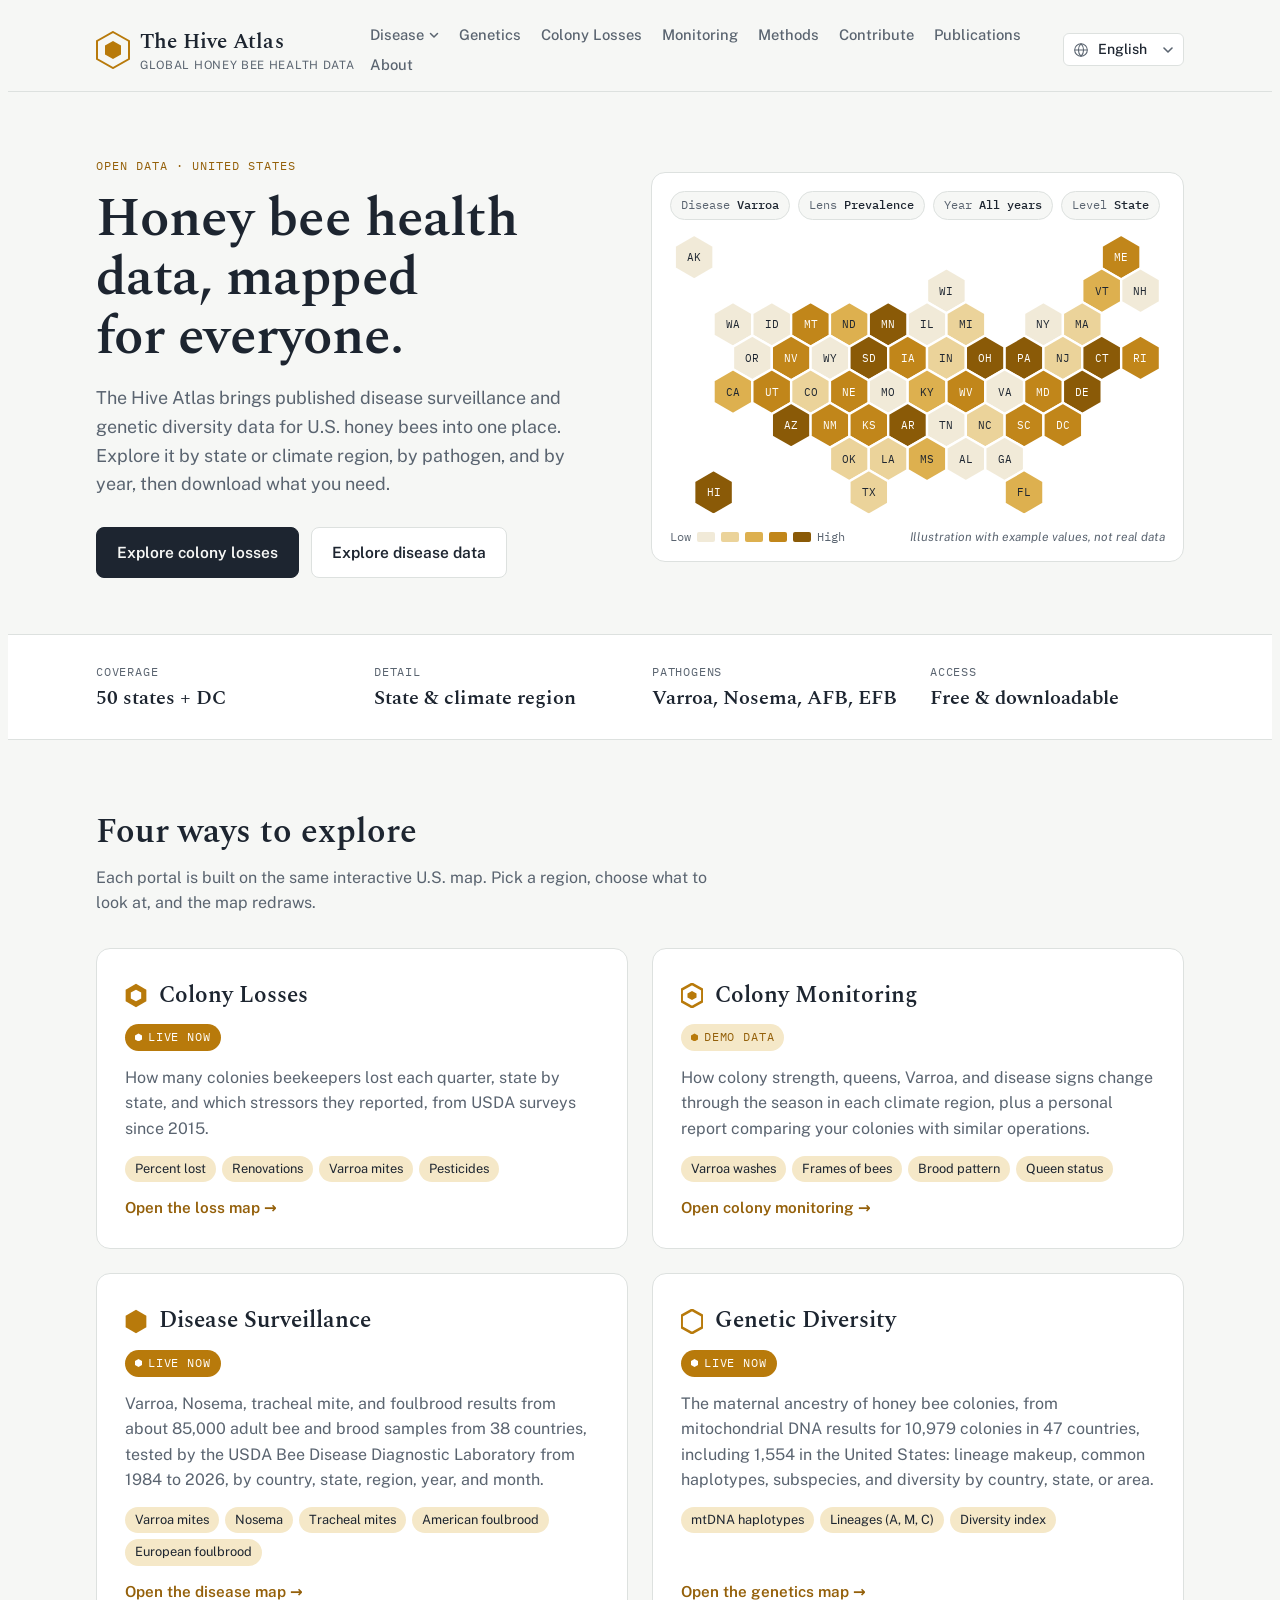
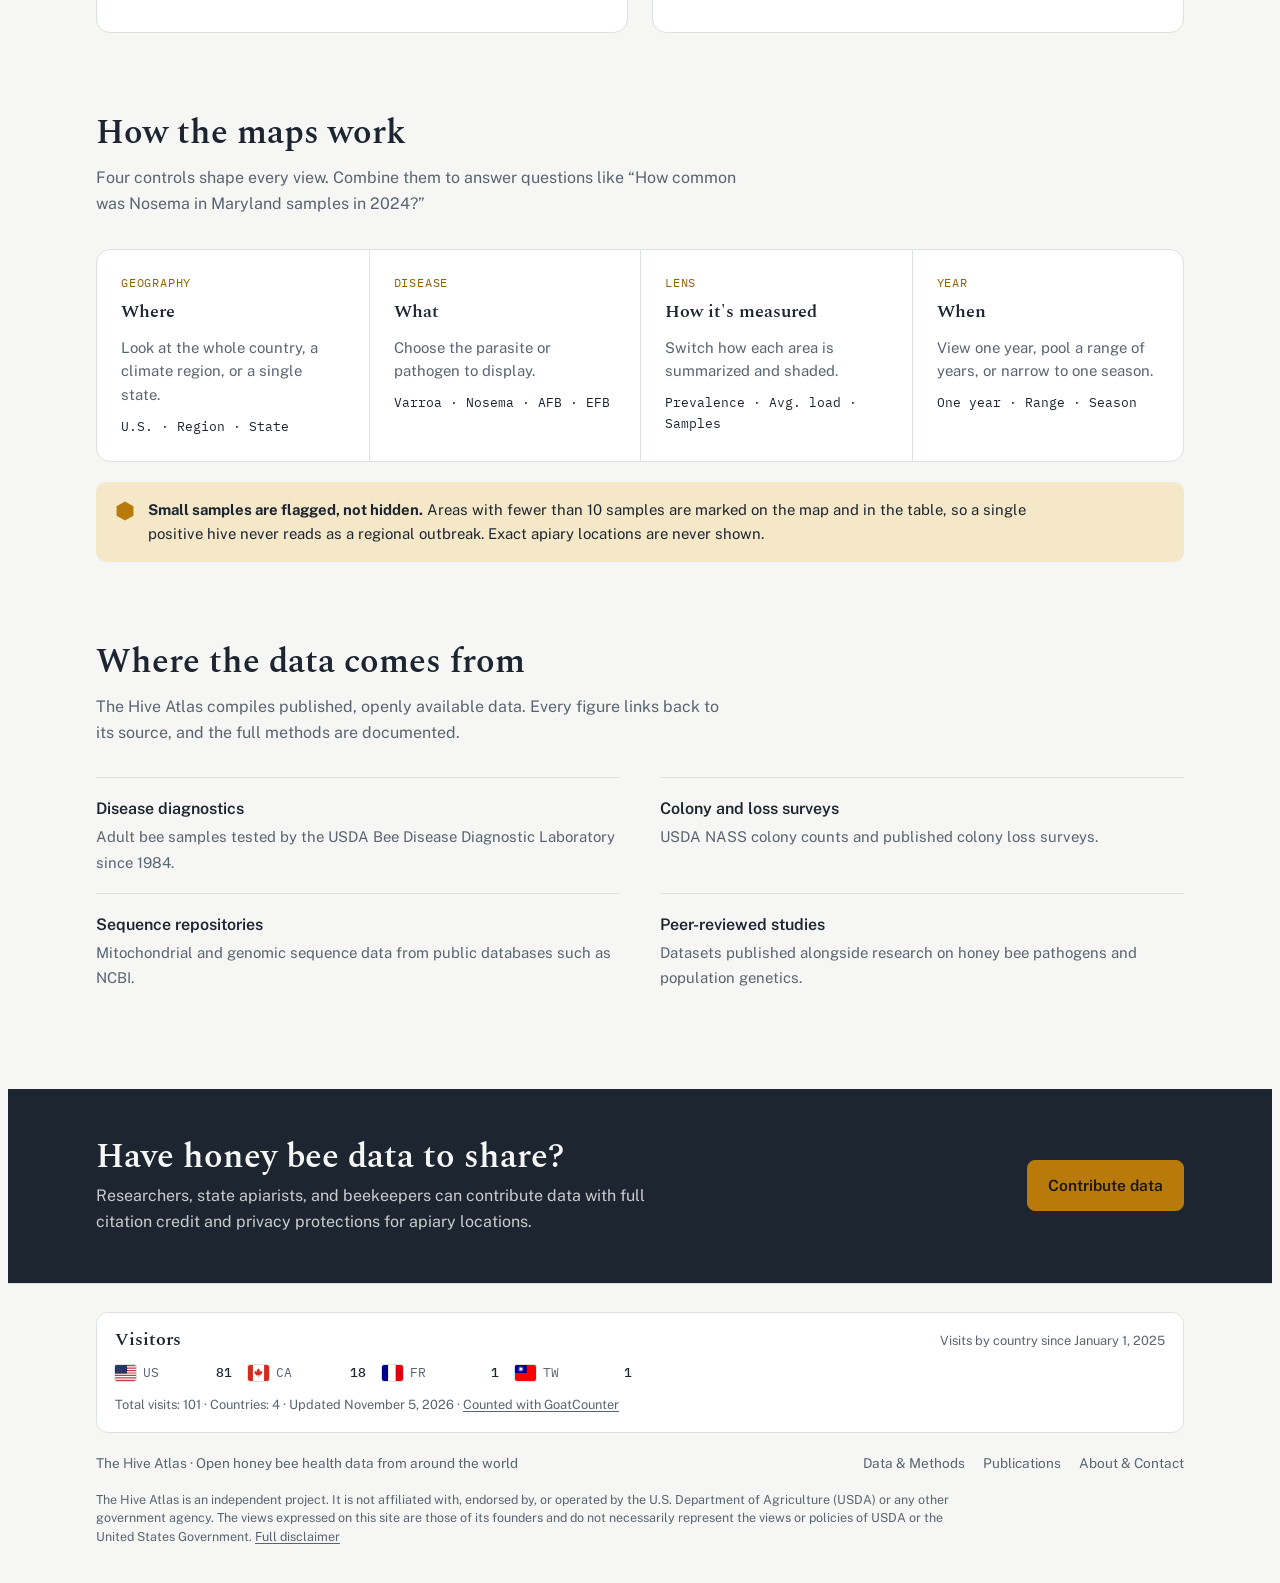
==== index.html @ 86bac547 "Add Disease dropdown and update disease data to 2026 Add a Disease menu with the USDA-ARS Bee Diseas" ====
<!doctype html>
<html lang="en">
<head>
<meta charset="utf-8">
<meta name="viewport" content="width=device-width, initial-scale=1, viewport-fit=cover">
<title>The Hive Atlas</title>
<meta name="description" content="Open, mapped data on U.S. honey bee disease and genetic diversity.">
<meta name="claude:viewport-fit-sides" content="cover">
<link rel="preconnect" href="https://fonts.googleapis.com">
<link rel="preconnect" href="https://fonts.gstatic.com" crossorigin>
<link rel="stylesheet" href="https://fonts.googleapis.com/css2?family=Spectral:wght@500;600&amp;family=Public+Sans:wght@400;500;600&amp;family=IBM+Plex+Mono:wght@400;500&amp;family=IBM+Plex+Sans+Arabic:wght@400;500;600&amp;display=swap">
<link rel="stylesheet" href="css/style.css?v=20261105a">
<script src="js/i18n.js?v=20261105a"></script>
</head>
<body>
<header class="site-header">
  <div class="wrap">
    <a class="brand" href="index.html" aria-label="The Hive Atlas home">
      <svg width="34" height="38" viewBox="0 0 34 38" aria-hidden="true">
        <polygon points="17,1 33,10 33,28 17,37 1,28 1,10" fill="none" stroke="var(--honey)" stroke-width="2"/>
        <polygon points="17,10 25,14.5 25,23.5 17,28 9,23.5 9,14.5" fill="var(--honey)"/>
      </svg>
      <span>
        <span class="brand-name">The Hive Atlas</span>
        <span class="brand-sub">Global Honey Bee Health Data</span>
      </span>
    </a>
    <button class="menu-btn" id="menu-btn" aria-expanded="false" aria-controls="site-nav">Menu</button>
    <nav id="site-nav" aria-label="Main">
      <ul><li class="nav-drop"><button type="button" class="nav-drop-btn" aria-expanded="false" aria-controls="nav-disease"><span>Disease</span><svg width="10" height="10" viewBox="0 0 10 10" aria-hidden="true"><path d="M1.5 3.5 5 7l3.5-3.5" fill="none" stroke="currentColor" stroke-width="1.5" stroke-linecap="round" stroke-linejoin="round"/></svg></button><ul class="nav-sub" id="nav-disease"><li><a href="disease.html">USDA-ARS Bee Disease Diagnostic Database</a></li><li><a href="disease-survey.html">The National Honey bee Survey Database</a></li></ul></li><li><a href="genetics.html">Genetics</a></li><li><a href="losses.html">Colony Losses</a></li><li><a href="monitoring.html">Monitoring</a></li><li><a href="methods.html">Methods</a></li><li><a href="contribute.html">Contribute</a></li><li><a href="publications.html">Publications</a></li><li><a href="about.html">About</a></li></ul>
    </nav>
  </div>
</header>

<main>
  <section class="hero">
    <div class="wrap">
      <div>
        <p class="eyebrow">Open data · United States</p>
        <h1>Honey bee health data, mapped for everyone.</h1>
        <p class="lede">The Hive Atlas brings published disease surveillance and genetic diversity data for U.S. honey bees into one place. Explore it by state or climate region, by pathogen, and by year, then download what you need.</p>
        <div class="actions">
          <a class="btn primary" href="losses.html">Explore colony losses</a>
          <a class="btn" href="disease.html">Explore disease data</a>
        </div>
      </div>

      <figure class="preview" style="margin:0">
        <div class="preview-bar" aria-hidden="true">
          <span class="chip">Disease <b>Varroa</b></span>
          <span class="chip">Lens <b>Prevalence</b></span>
          <span class="chip">Year <b>All years</b></span>
          <span class="chip">Level <b>State</b></span>
        </div>
        <svg class="hexmap" id="hexmap" role="img" aria-label="Illustration of a hexagon tile map of U.S. states shaded by example values"></svg>
        <div class="preview-foot">
          <div class="legend" aria-hidden="true">
            <span>Low</span>
            <i style="background:var(--c0)"></i><i style="background:var(--c1)"></i><i style="background:var(--c2)"></i><i style="background:var(--c3)"></i><i style="background:var(--c4)"></i>
            <span>High</span>
          </div>
          <figcaption class="example-note">Illustration with example values, not real data</figcaption>
        </div>
      </figure>
    </div>
  </section>

  <div class="strip">
    <div class="wrap">
      <div><p class="stat-label">Coverage</p><p class="stat-value">50 states + DC</p></div>
      <div><p class="stat-label">Detail</p><p class="stat-value">State &amp; climate region</p></div>
      <div><p class="stat-label">Pathogens</p><p class="stat-value">Varroa, Nosema, AFB, EFB</p></div>
      <div><p class="stat-label">Access</p><p class="stat-value">Free &amp; downloadable</p></div>
    </div>
  </div>

  <section class="block" id="explore">
    <div class="wrap">
      <h2>Four ways to explore</h2>
      <p class="section-intro">Each portal is built on the same interactive U.S. map. Pick a region, choose what to look at, and the map redraws.</p>
      <div class="portals">
        <a class="portal" href="losses.html">
          <h3>
            <svg width="22" height="25" viewBox="0 0 34 38" aria-hidden="true"><polygon points="17,1 33,10 33,28 17,37 1,28 1,10" fill="var(--honey)"/><polygon points="17,10 25,14.5 25,23.5 17,28 9,23.5 9,14.5" fill="var(--surface)"/></svg>
            Colony Losses
          </h3>
          <span class="badge live">Live now</span>
          <p>How many colonies beekeepers lost each quarter, state by state, and which stressors they reported, from USDA surveys since 2015.</p>
          <ul class="taglist"><li>Percent lost</li><li>Renovations</li><li>Varroa mites</li><li>Pesticides</li></ul>
          <span class="go">Open the loss map →</span>
        </a>
        <a class="portal" href="monitoring.html">
          <h3>
            <svg width="22" height="25" viewBox="0 0 34 38" aria-hidden="true"><polygon points="17,1 33,10 33,28 17,37 1,28 1,10" fill="none" stroke="var(--honey)" stroke-width="4"/><polygon points="17,12 24,16 24,22 17,26 10,22 10,16" fill="var(--honey)"/></svg>
            Colony Monitoring
          </h3>
          <span class="badge">Demo data</span>
          <p>How colony strength, queens, Varroa, and disease signs change through the season in each climate region, plus a personal report comparing your colonies with similar operations.</p>
          <ul class="taglist"><li>Varroa washes</li><li>Frames of bees</li><li>Brood pattern</li><li>Queen status</li></ul>
          <span class="go">Open colony monitoring →</span>
        </a>
        <a class="portal" href="disease.html">
          <h3>
            <svg width="22" height="25" viewBox="0 0 34 38" aria-hidden="true"><polygon points="17,1 33,10 33,28 17,37 1,28 1,10" fill="var(--honey)"/></svg>
            Disease Surveillance
          </h3>
          <span class="badge live">Live now</span>
          <p>Varroa, Nosema, tracheal mite, and foulbrood results from about 85,000 adult bee and brood samples from 38 countries, tested by the USDA Bee Disease Diagnostic Laboratory from 1984 to 2026, by country, state, region, year, and month.</p>
          <ul class="taglist"><li>Varroa mites</li><li>Nosema</li><li>Tracheal mites</li><li>American foulbrood</li><li>European foulbrood</li></ul>
          <span class="go">Open the disease map →</span>
        </a>
        <a class="portal" href="genetics.html">
          <h3>
            <svg width="22" height="25" viewBox="0 0 34 38" aria-hidden="true"><polygon points="17,1 33,10 33,28 17,37 1,28 1,10" fill="none" stroke="var(--honey)" stroke-width="4"/></svg>
            Genetic Diversity
          </h3>
          <span class="badge live">Live now</span>
          <p>The maternal ancestry of honey bee colonies, from mitochondrial DNA results for 10,979 colonies in 47 countries, including 1,554 in the United States: lineage makeup, common haplotypes, subspecies, and diversity by country, state, or area.</p>
          <ul class="taglist"><li>mtDNA haplotypes</li><li>Lineages (A, M, C)</li><li>Diversity index</li></ul>
          <span class="go">Open the genetics map →</span>
        </a>
      </div>
    </div>
  </section>

  <section class="block" id="how">
    <div class="wrap">
      <h2>How the maps work</h2>
      <p class="section-intro">Four controls shape every view. Combine them to answer questions like “How common was Nosema in Maryland samples in 2024?”</p>
      <div class="controls">
        <div class="control">
          <p class="k">Geography</p>
          <h3>Where</h3>
          <p>Look at the whole country, a climate region, or a single state.</p>
          <p class="opts">U.S. · Region · State</p>
        </div>
        <div class="control">
          <p class="k">Disease</p>
          <h3>What</h3>
          <p>Choose the parasite or pathogen to display.</p>
          <p class="opts">Varroa · Nosema · AFB · EFB</p>
        </div>
        <div class="control">
          <p class="k">Lens</p>
          <h3>How it's measured</h3>
          <p>Switch how each area is summarized and shaded.</p>
          <p class="opts">Prevalence · Avg. load · Samples</p>
        </div>
        <div class="control">
          <p class="k">Year</p>
          <h3>When</h3>
          <p>View one year, pool a range of years, or narrow to one season.</p>
          <p class="opts">One year · Range · Season</p>
        </div>
      </div>
      <div class="note">
        <svg width="18" height="20" viewBox="0 0 34 38" aria-hidden="true" style="flex:none;margin-top:3px"><polygon points="17,1 33,10 33,28 17,37 1,28 1,10" fill="var(--honey)"/></svg>
        <p><strong>Small samples are flagged, not hidden.</strong> Areas with fewer than 10 samples are marked on the map and in the table, so a single positive hive never reads as a regional outbreak. Exact apiary locations are never shown.</p>
      </div>
    </div>
  </section>

  <section class="block" id="sources">
    <div class="wrap">
      <h2>Where the data comes from</h2>
      <p class="section-intro">The Hive Atlas compiles published, openly available data. Every figure links back to its source, and the full methods are documented.</p>
      <ul class="sources">
        <li><strong>Disease diagnostics</strong><span>Adult bee samples tested by the USDA Bee Disease Diagnostic Laboratory since 1984.</span></li>
        <li><strong>Colony and loss surveys</strong><span>USDA NASS colony counts and published colony loss surveys.</span></li>
        <li><strong>Sequence repositories</strong><span>Mitochondrial and genomic sequence data from public databases such as NCBI.</span></li>
        <li><strong>Peer-reviewed studies</strong><span>Datasets published alongside research on honey bee pathogens and population genetics.</span></li>
      </ul>
    </div>
  </section>

  <section class="cta">
    <div class="wrap">
      <div>
        <h2>Have honey bee data to share?</h2>
        <p>Researchers, state apiarists, and beekeepers can contribute data with full citation credit and privacy protections for apiary locations.</p>
      </div>
      <a class="btn" href="contribute.html">Contribute data</a>
    </div>
  </section>
</main>

<footer>
  <div class="wrap">
    <span>The Hive Atlas · Open honey bee health data from around the world</span>
    <ul>
      <li><a href="methods.html">Data &amp; Methods</a></li>
      <li><a href="publications.html">Publications</a></li>
      <li><a href="about.html">About &amp; Contact</a></li>
    </ul>
    <p class="disclaimer">The Hive Atlas is an independent project. It is not affiliated with, endorsed by, or operated by the U.S. Department of Agriculture (USDA) or any other government agency. The views expressed on this site are those of its founders and do not necessarily represent the views or policies of USDA or the United States Government. <a href="about.html#disclaimer">Full disclaimer</a></p>
  </div>
</footer>
<script>window.I18N && I18N.apply();</script>
<script src="js/visitors.js?v=20261103a" defer></script>
<script src="js/site.js?v=20261105a"></script>
<script data-goatcounter="https://mohamedalburaki.goatcounter.com/count"
        async src="//gc.zgo.at/count.js"></script>
</body>
</html>
---- css/style.css ----
/* The Hive Atlas shared styles. Colors and fonts are set once here as tokens and used by every page. */
:root {
  --bg: #f6f7f5;
  --surface: #ffffff;
  --ink: #1d2530;
  --muted: #5a6470;
  --line: #dde1df;
  --honey: #b87a0b;
  --honey-strong: #94600a;
  --honey-soft: #f5e8c8;
  --c0: #f1ead8; --c1: #ebd39a; --c2: #ddb04f; --c3: #c1861a; --c4: #8a5a07;
  --nodata: #c4cbd4;
  --lin-c: #2f6db3; --lin-m: #3f8a4e; --lin-a: #c0392b; --lin-o: #b0705a;
  --good: #2f6b3a; --good-soft: #e1efe2; --bad: #a3361f; --bad-soft: #f7e1db;
  --font-display: "Spectral", Georgia, "Times New Roman", serif;
  --font-body: "Public Sans", system-ui, -apple-system, "Segoe UI", sans-serif;
  --font-mono: "IBM Plex Mono", ui-monospace, Menlo, Consolas, monospace;
}
@media (prefers-color-scheme: dark) {
  :root:not([data-theme="light"]) {
    --bg: #13171c; --surface: #1a1f26; --ink: #e9ebec; --muted: #9ca5af; --line: #2b323b;
    --honey: #e3a93c; --honey-strong: #f0bf5f; --honey-soft: #3a2f17;
    --c0: #3b3324; --c1: #6a5426; --c2: #9b7425; --c3: #cf9a31; --c4: #f2c766;
    --nodata: #4d5866;
    --lin-c: #6aa0e0; --lin-m: #6cbb7b; --lin-a: #e8806f; --lin-o: #cf8f78;
    --good: #8fd19b; --good-soft: #1f3324; --bad: #f19a84; --bad-soft: #3d221c;
    color-scheme: dark;
  }
}
:root[data-theme="dark"] {
  --bg: #13171c; --surface: #1a1f26; --ink: #e9ebec; --muted: #9ca5af; --line: #2b323b;
  --honey: #e3a93c; --honey-strong: #f0bf5f; --honey-soft: #3a2f17;
  --c0: #3b3324; --c1: #6a5426; --c2: #9b7425; --c3: #cf9a31; --c4: #f2c766;
  --nodata: #4d5866;
  --lin-c: #6aa0e0; --lin-m: #6cbb7b; --lin-a: #e8806f; --lin-o: #cf8f78;
  --good: #8fd19b; --good-soft: #1f3324; --bad: #f19a84; --bad-soft: #3d221c;
  color-scheme: dark;
}

* { box-sizing: border-box; }
[hidden] { display: none !important; }
body {
  background: var(--bg);
  color: var(--ink);
  font-family: var(--font-body);
  font-size: 16px;
  line-height: 1.6;
}
a { color: inherit; }
:focus-visible { outline: 2px solid var(--honey); outline-offset: 3px; border-radius: 4px; }

.wrap {
  max-width: 1120px;
  margin: 0 auto;
  padding-left: max(16px, env(safe-area-inset-left, 0px));
  padding-right: max(16px, env(safe-area-inset-right, 0px));
}

/* Header */
body::before { content: ""; position: fixed; inset: 0 0 auto; height: env(safe-area-inset-top, 0px); z-index: 10; background: var(--bg); }
.site-header {
  position: sticky; top: env(safe-area-inset-top, 0px); z-index: 5;
  background: color-mix(in srgb, var(--bg) 92%, transparent);
  backdrop-filter: blur(8px);
  border-bottom: 1px solid var(--line);
}
.site-header .wrap {
  display: flex; align-items: center; justify-content: space-between; gap: 16px;
  padding-block: 14px;
}
.brand { display: flex; align-items: center; gap: 10px; text-decoration: none; }
.brand svg { flex: none; }
.brand-name { font-family: var(--font-display); font-weight: 600; font-size: 1.3rem; letter-spacing: 0.01em; }
.brand-sub { display: block; font-size: 0.72rem; color: var(--muted); letter-spacing: 0.06em; text-transform: uppercase; line-height: 1.2; }
/* keep the tagline on one line; the logo block doesn't shrink */
.brand { flex: none; }
.brand-sub { white-space: nowrap; }
@media (max-width: 600px) { .brand-sub { font-size: 0.6rem; letter-spacing: 0.02em; } }
@media (max-width: 380px) { .brand { flex: 0 1 auto; } .brand-sub { white-space: normal; } }
/* longer French and Spanish taglines may wrap on phones */
@media (max-width: 600px) { :root[lang="fr"] .brand, :root[lang="es"] .brand { flex: 0 1 auto; } :root[lang="fr"] .brand-sub, :root[lang="es"] .brand-sub { white-space: normal; } }
nav ul { list-style: none; margin: 0; padding: 0; display: flex; flex-wrap: wrap; gap: 4px 20px; }
nav a { text-decoration: none; font-size: 0.92rem; color: var(--muted); font-weight: 500; }
nav a:hover { color: var(--ink); }
.menu-btn { display: none; }
/* Drop-down menu in the header */
.nav-drop { position: relative; }
.nav-drop-btn { display: inline-flex; align-items: center; gap: 5px; background: none; border: 0; padding: 0; cursor: pointer; font: 500 0.92rem var(--font-body); color: var(--muted); }
.nav-drop-btn:hover, .nav-drop.open .nav-drop-btn { color: var(--ink); }
.nav-drop-btn svg { transition: transform 0.15s; }
.nav-drop.open .nav-drop-btn svg { transform: rotate(180deg); }
.nav-drop-btn[data-current] { color: var(--ink); box-shadow: inset 0 -2px 0 var(--honey); }
nav ul.nav-sub { display: none; flex-direction: column; flex-wrap: nowrap; gap: 0; }
.nav-drop.open .nav-sub { display: flex; }
@media (min-width: 1041px) {
  nav ul.nav-sub { position: absolute; top: 100%; inset-inline-start: -14px; z-index: 6; margin-top: 8px; width: max-content; max-width: 420px; padding: 6px; background: var(--surface); border: 1px solid var(--line); border-radius: 8px; box-shadow: 0 8px 24px rgba(0, 0, 0, 0.12); }
  nav ul.nav-sub::before { content: ""; position: absolute; inset: -9px 0 auto; height: 9px; }
  nav ul.nav-sub a { display: block; padding: 8px 10px; border-radius: 5px; }
  nav ul.nav-sub a:hover { background: var(--bg); }
  nav ul.nav-sub a[aria-current="page"] { box-shadow: none; background: var(--bg); }
}
@media (min-width: 1041px) and (hover: hover) {
  .nav-drop:hover .nav-sub { display: flex; }
}

@media (max-width: 1040px) {
  .menu-btn {
    display: inline-flex; align-items: center; gap: 6px;
    background: none; border: 1px solid var(--line); color: var(--ink);
    font: 500 0.9rem var(--font-body); padding: 6px 12px; border-radius: 6px; cursor: pointer;
  }
  nav { position: absolute; left: 0; right: 0; top: 100%; background: var(--surface); border-bottom: 1px solid var(--line); }
  nav[hidden] { display: none !important; }
  nav ul { flex-direction: column; gap: 0; padding: 8px max(16px, env(safe-area-inset-right, 0px)) 12px max(16px, env(safe-area-inset-left, 0px)); }
  nav a { display: block; padding: 10px 0; font-size: 1rem; }
  .nav-drop-btn { width: 100%; justify-content: space-between; padding: 10px 0; font-size: 1rem; }
  .nav-drop-btn[data-current] { box-shadow: none; color: var(--honey-strong); }
  nav ul.nav-sub { padding: 0 0 4px; padding-inline-start: 14px; border-inline-start: 2px solid var(--line); }
}
@media (min-width: 1041px) { nav[hidden] { display: block !important; } }

/* Hero */
.hero .wrap {
  display: grid; grid-template-columns: minmax(0, 1fr) minmax(0, 1.05fr); gap: 48px; align-items: center;
  padding-block: 64px 56px;
}
.eyebrow { font-family: var(--font-mono); font-size: 0.78rem; letter-spacing: 0.08em; text-transform: uppercase; color: var(--honey-strong); margin: 0 0 14px; }
h1 {
  font-family: var(--font-display); font-weight: 600; font-size: clamp(2.2rem, 4.6vw, 3.4rem);
  line-height: 1.08; margin: 0 0 18px; text-wrap: balance; letter-spacing: -0.01em;
}
.lede { font-size: 1.12rem; color: var(--muted); margin: 0 0 28px; max-width: 34em; }
.actions { display: flex; flex-wrap: wrap; gap: 12px; }
.btn {
  display: inline-flex; align-items: center; gap: 8px; text-decoration: none;
  font-weight: 600; font-size: 0.97rem; padding: 12px 20px; border-radius: 8px;
  border: 1px solid var(--line); background: var(--surface); color: var(--ink);
  transition: border-color .15s, background .15s;
}
.btn:hover { border-color: var(--honey); }
.btn.primary { background: var(--ink); color: var(--bg); border-color: var(--ink); }
.btn.primary:hover { background: var(--honey-strong); border-color: var(--honey-strong); color: #fff; }

/* Decorative honeycomb */
.comb-art { min-width: 0; }
.comb { width: 100%; height: auto; display: block; }
.comb .cell { stroke: var(--line); stroke-width: 1.5; }
.comb .cell.empty { fill: var(--surface); }

/* Map preview panel (kept for the portal pages) */
.preview {
  background: var(--surface); border: 1px solid var(--line); border-radius: 14px;
  padding: 18px 18px 14px; min-width: 0; position: relative;
}
.preview-bar { display: flex; flex-wrap: wrap; gap: 8px; margin-bottom: 10px; }
.chip {
  font-family: var(--font-mono); font-size: 0.74rem; padding: 4px 10px; border-radius: 999px;
  border: 1px solid var(--line); color: var(--muted); background: var(--bg);
}
.chip b { color: var(--ink); font-weight: 500; }
.hexmap { width: 100%; height: auto; display: block; }
.hexmap .tile { stroke: var(--surface); stroke-width: 2; }
.hexmap text { font-family: var(--font-mono); font-size: 9.5px; text-anchor: middle; dominant-baseline: central; pointer-events: none; }
.preview-foot { display: flex; flex-wrap: wrap; align-items: center; justify-content: space-between; gap: 8px 16px; margin-top: 8px; }
.legend { display: flex; align-items: center; gap: 6px; font-family: var(--font-mono); font-size: 0.72rem; color: var(--muted); }
.legend i { width: 18px; height: 10px; display: inline-block; border-radius: 2px; }
.example-note { font-size: 0.75rem; color: var(--muted); font-style: italic; }
.tip {
  position: absolute; pointer-events: none; background: var(--ink); color: var(--bg);
  font-family: var(--font-mono); font-size: 0.75rem; padding: 6px 9px; border-radius: 6px; white-space: nowrap;
  transform: translate(-50%, -120%);
}

/* Coverage strip */
.strip { border-block: 1px solid var(--line); background: var(--surface); }
.strip .wrap { display: grid; grid-template-columns: repeat(4, minmax(0, 1fr)); gap: 24px; padding-block: 28px; }
.stat-label { font-family: var(--font-mono); font-size: 0.72rem; letter-spacing: 0.07em; text-transform: uppercase; color: var(--muted); margin: 0 0 4px; }
.stat-value { font-family: var(--font-display); font-weight: 600; font-size: 1.25rem; margin: 0; line-height: 1.3; }

/* Sections */
section.block .wrap { padding-block: 72px 8px; }
h2 { font-family: var(--font-display); font-weight: 600; font-size: clamp(1.6rem, 3vw, 2.1rem); line-height: 1.2; margin: 0 0 12px; text-wrap: balance; }
.section-intro { color: var(--muted); max-width: 40em; margin: 0 0 32px; }

.portals { display: grid; grid-template-columns: repeat(2, minmax(0, 1fr)); gap: 24px; }
.portal {
  display: flex; flex-direction: column; gap: 14px; text-decoration: none;
  background: var(--surface); border: 1px solid var(--line); border-radius: 14px; padding: 28px;
  transition: border-color .15s, transform .15s;
}
.portal:hover { border-color: var(--honey); transform: translateY(-2px); }
.portal h3 { font-family: var(--font-display); font-weight: 600; font-size: 1.45rem; margin: 0; display: flex; align-items: center; gap: 12px; }
.portal p { margin: 0; color: var(--muted); }
.taglist { display: flex; flex-wrap: wrap; gap: 6px; margin: 0; padding: 0; list-style: none; }
.taglist li { font-size: 0.8rem; padding: 3px 10px; border-radius: 999px; background: var(--honey-soft); color: var(--ink); }
.portal .go { margin-top: auto; font-weight: 600; color: var(--honey-strong); font-size: 0.95rem; }

.controls { display: grid; grid-template-columns: repeat(4, minmax(0, 1fr)); gap: 0; border: 1px solid var(--line); border-radius: 14px; background: var(--surface); overflow: hidden; }
.control { padding: 24px; border-left: 1px solid var(--line); min-width: 0; }
.control:first-child { border-left: none; }
.control .k { font-family: var(--font-mono); font-size: 0.72rem; letter-spacing: 0.07em; text-transform: uppercase; color: var(--honey-strong); margin: 0 0 6px; }
.control h3 { font-family: var(--font-display); font-weight: 600; font-size: 1.15rem; margin: 0 0 8px; }
.control p { margin: 0; color: var(--muted); font-size: 0.93rem; }
.control .opts { font-family: var(--font-mono); font-size: 0.8rem; color: var(--ink); margin-top: 10px; }
.note {
  margin-top: 20px; display: flex; gap: 14px; align-items: flex-start;
  padding: 16px 20px; border-radius: 10px; background: var(--honey-soft); font-size: 0.93rem;
}
.note p { margin: 0; max-width: 62em; }

.sources { display: grid; grid-template-columns: repeat(2, minmax(0, 1fr)); gap: 0 40px; margin: 0; padding: 0; list-style: none; }
.sources li { padding: 18px 0; border-top: 1px solid var(--line); min-width: 0; }
.sources strong { display: block; font-weight: 600; margin-bottom: 2px; }
.sources span { color: var(--muted); font-size: 0.93rem; }

.cta { margin-top: 72px; background: var(--ink); color: var(--bg); }
.cta .wrap { display: flex; flex-wrap: wrap; align-items: center; justify-content: space-between; gap: 24px; padding-block: 48px; }
.cta h2 { color: var(--bg); margin: 0 0 6px; }
.cta p { margin: 0; opacity: 0.8; max-width: 38em; }
.cta .btn { background: var(--honey); border-color: var(--honey); color: #1d1608; }
.cta .btn:hover { background: var(--honey-strong); border-color: var(--honey-strong); }

footer { border-top: 1px solid var(--line); }
footer .wrap { display: flex; flex-wrap: wrap; justify-content: space-between; gap: 12px 24px; padding-block: 28px; font-size: 0.85rem; color: var(--muted); }
footer ul { list-style: none; margin: 0; padding: 0; display: flex; flex-wrap: wrap; gap: 6px 18px; }
footer a { text-decoration: none; }
footer a:hover { color: var(--ink); }
footer .disclaimer { flex-basis: 100%; margin: 4px 0 0; font-size: 0.78rem; line-height: 1.5; max-width: 860px; }
footer .disclaimer a { text-decoration: underline; text-underline-offset: 2px; }

@media (max-width: 860px) {
  .hero .wrap { grid-template-columns: minmax(0, 1fr); gap: 36px; padding-block: 40px 40px; }
  .strip .wrap { grid-template-columns: repeat(2, minmax(0, 1fr)); }
  .portals, .sources { grid-template-columns: minmax(0, 1fr); }
  .controls { grid-template-columns: repeat(2, minmax(0, 1fr)); }
  .control:nth-child(3) { border-left: none; }
  .control:nth-child(n+3) { border-top: 1px solid var(--line); }
}
@media (max-width: 480px) {
  .controls { grid-template-columns: minmax(0, 1fr); }
  .control { border-left: none; }
  .control + .control { border-top: 1px solid var(--line); }
  .portal { padding: 22px; }
}
@media (prefers-reduced-motion: reduce) {
  * { transition: none !important; }
}


/* ---------- Inner pages ---------- */
nav a[aria-current="page"] { color: var(--ink); box-shadow: inset 0 -2px 0 var(--honey); }
@media (max-width: 1040px) { nav a[aria-current="page"] { box-shadow: none; color: var(--honey-strong); } }

.page-head { border-bottom: 1px solid var(--line); }
.page-head .wrap { padding-block: 56px 40px; }
.page-head h1 { font-size: clamp(2rem, 4vw, 2.8rem); margin-bottom: 12px; }
.page-head .lede { margin-bottom: 0; }

.badge {
  display: inline-flex; align-items: center; gap: 6px;
  font-family: var(--font-mono); font-size: 0.74rem; letter-spacing: 0.07em; text-transform: uppercase;
  padding: 4px 10px; border-radius: 999px; background: var(--honey-soft); color: var(--honey-strong); margin-bottom: 16px;
}
.badge::before { content: ""; width: 7px; height: 8px; background: var(--honey); clip-path: polygon(50% 0, 100% 25%, 100% 75%, 50% 100%, 0 75%, 0 25%); }

.split { display: grid; grid-template-columns: minmax(0, 1fr) minmax(0, 1fr); gap: 48px; align-items: start; }
.split > * { min-width: 0; }
@media (max-width: 860px) { .split { grid-template-columns: minmax(0, 1fr); gap: 32px; } }

.prose { max-width: 42em; }
.prose p { margin: 0 0 16px; }
.prose h2 { margin-top: 8px; }
.prose h3 { font-family: var(--font-display); font-weight: 600; font-size: 1.2rem; margin: 28px 0 8px; }
.prose ul { margin: 0 0 16px; padding-left: 1.2em; }
.prose li { margin-bottom: 6px; }

.checklist { list-style: none; margin: 0; padding: 0; display: grid; gap: 14px; }
.checklist li { display: grid; grid-template-columns: 18px minmax(0, 1fr); gap: 12px; align-items: start; }
.checklist li::before { content: ""; width: 14px; height: 16px; margin-top: 5px; background: var(--honey); clip-path: polygon(50% 0, 100% 25%, 100% 75%, 50% 100%, 0 75%, 0 25%); }
.checklist strong { display: block; }
.checklist span { color: var(--muted); font-size: 0.95rem; }

.lineage-legend { display: flex; flex-wrap: wrap; gap: 6px 14px; font-family: var(--font-mono); font-size: 0.72rem; color: var(--muted); }
.lineage-legend span { display: inline-flex; align-items: center; gap: 6px; }
.lineage-legend i { width: 12px; height: 12px; border-radius: 2px; display: inline-block; }

.contact-card {
  display: flex; flex-wrap: wrap; align-items: center; gap: 10px 16px;
  background: var(--surface); border: 1px solid var(--line); border-radius: 12px; padding: 16px 20px;
}
.contact-card .label { font-family: var(--font-mono); font-size: 0.72rem; letter-spacing: 0.07em; text-transform: uppercase; color: var(--muted); }
.contact-card .email { font-family: var(--font-mono); font-size: 0.98rem; overflow-wrap: anywhere; color: var(--honey-strong, var(--honey)); text-decoration: underline; text-underline-offset: 3px; }
.contact-card .email:hover { color: var(--ink); }
.copy-btn {
  font: 600 0.85rem var(--font-body); padding: 6px 12px; border-radius: 6px; cursor: pointer;
  border: 1px solid var(--line); background: var(--bg); color: var(--ink);
}
.copy-btn:hover { border-color: var(--honey); }

/* Definitions table (Methods) */
.table-scroll { overflow-x: auto; border: 1px solid var(--line); border-radius: 12px; background: var(--surface); }
table.defs { width: 100%; border-collapse: collapse; font-size: 0.93rem; min-width: 560px; }
table.defs th, table.defs td { text-align: left; padding: 14px 18px; border-top: 1px solid var(--line); vertical-align: top; }
table.defs thead th { border-top: none; font-family: var(--font-mono); font-size: 0.72rem; letter-spacing: 0.07em; text-transform: uppercase; color: var(--muted); font-weight: 500; }
table.defs td:first-child { font-weight: 600; white-space: nowrap; }
table.defs td.unit { font-family: var(--font-mono); font-size: 0.85rem; color: var(--muted); }
table.defs code { font-family: var(--font-mono); font-size: 0.85rem; }

.toc { position: sticky; top: calc(env(safe-area-inset-top, 0px) + 90px); }
.toc p { font-family: var(--font-mono); font-size: 0.72rem; letter-spacing: 0.07em; text-transform: uppercase; color: var(--muted); margin: 0 0 10px; }
.toc ul { list-style: none; margin: 0; padding: 0; display: grid; gap: 8px; border-left: 2px solid var(--line); }
.toc a { text-decoration: none; color: var(--muted); font-size: 0.93rem; padding-left: 14px; display: block; }
.toc a:hover { color: var(--ink); }
.doc-layout { display: grid; grid-template-columns: 200px minmax(0, 1fr); gap: 56px; }
.doc-layout > * { min-width: 0; }
.doc-section { padding-bottom: 48px; scroll-margin-top: 90px; }
@media (max-width: 860px) { .doc-layout { grid-template-columns: minmax(0, 1fr); gap: 24px; } .toc { position: static; } }

/* Numbered process (Contribute) */
.steps { list-style: none; margin: 0; padding: 0; display: grid; grid-template-columns: repeat(5, minmax(0, 1fr)); gap: 16px; counter-reset: step; }
.steps li { counter-increment: step; background: var(--surface); border: 1px solid var(--line); border-radius: 12px; padding: 20px; min-width: 0; }
.steps li::before { content: counter(step); display: grid; place-items: center; width: 30px; height: 34px; margin-bottom: 12px; font-family: var(--font-mono); font-weight: 500; color: var(--surface); background: var(--honey); clip-path: polygon(50% 0, 100% 25%, 100% 75%, 50% 100%, 0 75%, 0 25%); }
.steps h3 { font-family: var(--font-display); font-weight: 600; font-size: 1.08rem; margin: 0 0 6px; }
.steps p { margin: 0; color: var(--muted); font-size: 0.9rem; }
@media (max-width: 960px) { .steps { grid-template-columns: repeat(2, minmax(0, 1fr)); } }
@media (max-width: 480px) { .steps { grid-template-columns: minmax(0, 1fr); } }

.audiences { display: grid; grid-template-columns: repeat(3, minmax(0, 1fr)); gap: 24px; }
.audiences > div { border-top: 2px solid var(--honey); padding-top: 16px; min-width: 0; }
.audiences h3 { font-family: var(--font-display); font-weight: 600; font-size: 1.2rem; margin: 0 0 8px; }
.audiences p { margin: 0 0 10px; color: var(--muted); font-size: 0.95rem; }
.audiences ul { margin: 0; padding-left: 1.1em; font-size: 0.93rem; }
.audiences li { margin-bottom: 4px; }
@media (max-width: 860px) { .audiences { grid-template-columns: minmax(0, 1fr); } }

/* Publications */
.empty {
  border: 1px dashed var(--line); border-radius: 12px; padding: 28px; background: var(--surface);
  display: grid; grid-template-columns: 40px minmax(0, 1fr); gap: 16px; align-items: start;
}
.empty p { margin: 0; color: var(--muted); }
.empty strong { display: block; color: var(--ink); margin-bottom: 4px; }
.cite {
  font-family: var(--font-mono); font-size: 0.88rem; line-height: 1.6;
  background: var(--surface); border: 1px solid var(--line); border-left: 3px solid var(--honey);
  border-radius: 8px; padding: 16px 18px; overflow-wrap: anywhere;
}
.pub-cats { display: grid; gap: 40px; }
.pub-list { margin: 0; padding-inline-start: 1.6em; display: grid; gap: 12px; font-size: 0.95rem; line-height: 1.55; }
.pub-list li { padding-inline-start: 4px; overflow-wrap: anywhere; }
.pub-list a { white-space: nowrap; }
.pub-map { display: inline-block; margin-inline-start: 6px; padding: 1px 8px; border-radius: 999px; background: var(--honey-soft); color: var(--honey-strong); font-size: 0.75rem; font-weight: 600; vertical-align: 1px; }

/* About */
.person { display: grid; grid-template-columns: 150px minmax(0, 1fr); gap: 24px; align-items: start; }
.avatar.photo { position: relative; width: 150px; height: 173px; background: var(--honey); }
.avatar.photo img { position: absolute; inset: 4px; width: calc(100% - 8px); height: calc(100% - 8px); object-fit: cover; display: block; clip-path: polygon(50% 0, 100% 25%, 100% 75%, 50% 100%, 0 75%, 0 25%); }
@media (max-width: 520px) { .person { grid-template-columns: minmax(0, 1fr); gap: 14px; } .avatar.photo { width: 120px; height: 139px; } .avatar.photo img { inset: 3px; width: calc(100% - 6px); height: calc(100% - 6px); } }
.avatar { width: 96px; height: 106px; background: var(--honey-soft); color: var(--honey-strong); display: grid; place-items: center; font-family: var(--font-display); font-weight: 600; font-size: 1.8rem; clip-path: polygon(50% 0, 100% 25%, 100% 75%, 50% 100%, 0 75%, 0 25%); }
.person h3 { font-family: var(--font-display); font-weight: 600; font-size: 1.3rem; margin: 0 0 2px; }
.person .role { color: var(--muted); margin: 0 0 12px; font-size: 0.95rem; }
.edit-note { font-size: 0.8rem; color: var(--muted); font-style: italic; margin-top: 8px; }
.founders { display: grid; grid-template-columns: repeat(3, minmax(0, 1fr)); gap: 40px; }
.founders .person { grid-template-columns: minmax(0, 1fr); gap: 16px; align-content: start; }
.founders > * { min-width: 0; }
@media (max-width: 860px) { .founders { grid-template-columns: minmax(0, 1fr); gap: 32px; } }
.values { display: grid; grid-template-columns: repeat(3, minmax(0, 1fr)); gap: 24px; }
.values > div { min-width: 0; }
.values h3 { font-family: var(--font-display); font-weight: 600; font-size: 1.15rem; margin: 0 0 6px; }
.values p { margin: 0; color: var(--muted); font-size: 0.95rem; }
@media (max-width: 860px) { .values { grid-template-columns: minmax(0, 1fr); } }

.section-pad .wrap { padding-block: 56px 8px; }
/* ---------- Colony Losses page ---------- */
.lx-head .wrap { padding-bottom: 0; }
.lx-corr { font-size: 0.85rem; }
.lx-sample { margin: 8px 0 0; font-size: 0.82rem; color: var(--muted); line-height: 1.5; }
.lx-sample b { color: var(--ink); font-weight: 600; }
.lx-smallchip { display: inline-block; font-size: 0.72rem; font-weight: 600; padding: 1px 8px; border-radius: 999px; background: var(--bad-soft); color: var(--bad); margin-right: 2px; }
.lx-table td.lx-few { color: var(--bad); }
.lx-fewmark { display: inline-grid; place-items: center; width: 15px; height: 15px; border-radius: 50%; background: var(--bad-soft); color: var(--bad); font-size: 0.7rem; font-weight: 700; margin-left: 3px; vertical-align: 1px; }
.lx-maptools { display: flex; flex-wrap: wrap; align-items: center; justify-content: space-between; gap: 8px 16px; }
.lx-maptools .lx-small { flex: 1 1 240px; }
.lx-usbtn { display: inline-flex; align-items: center; gap: 7px; font: 600 0.88rem var(--font-body); color: var(--ink); background: var(--surface); border: 1px solid var(--line); border-radius: 999px; padding: 7px 14px; cursor: pointer; }
.lx-usbtn svg { fill: var(--honey); }
.lx-usbtn b { font-family: var(--font-mono); font-weight: 500; font-size: 0.8rem; color: var(--muted); padding-left: 7px; border-left: 1px solid var(--line); }
.lx-usbtn:hover { border-color: var(--honey); }
.lx-usbtn[aria-pressed="true"] { background: var(--ink); color: var(--bg); border-color: var(--ink); }
.lx-usbtn[aria-pressed="true"] b { color: var(--bg); opacity: 0.8; border-color: color-mix(in srgb, var(--bg) 35%, transparent); }
.lx-map { cursor: default; }
button.lx-tile { display: flex; flex-direction: column; align-items: flex-start; gap: 2px; text-align: left; font: inherit; color: inherit; background: var(--surface); cursor: pointer; transition: border-color .15s, background .15s; }
button.lx-tile .lx-k, button.lx-tile .lx-rank { margin: 0; }
button.lx-tile:hover, button.lx-tile:focus-visible { border-color: var(--honey); background: var(--honey-soft); }
.lx-show { margin-top: auto; padding-top: 6px; font-size: 0.72rem; font-weight: 600; color: var(--honey-strong); opacity: 0; transition: opacity .15s; }
button.lx-tile:hover .lx-show, button.lx-tile:focus-visible .lx-show { opacity: 1; }
@media (hover: none) { .lx-show { opacity: 1; } }
.lx-tiles.four { grid-template-columns: repeat(2, minmax(0, 1fr)); }
.lx-stress li.lx-pick { cursor: pointer; border-radius: 6px; padding: 3px 4px; margin: -3px -4px; }
.lx-stress li.lx-pick:hover, .lx-stress li.lx-pick:focus-visible { background: var(--honey-soft); }
.lx-hero.flash { animation: lxflash .6s ease-out; }
@keyframes lxflash { from { box-shadow: 0 0 0 3px var(--honey); } to { box-shadow: 0 0 0 0 transparent; } }
@media (prefers-reduced-motion: reduce) { .lx-hero.flash { animation: none; } }
.lx-callout { margin: 0; padding: 10px 12px; border-radius: 8px; background: var(--honey-soft); font-size: 0.85rem; line-height: 1.5; }
.lx-foot { margin: 10px 0 0; padding-top: 10px; border-top: 1px solid var(--line); font-size: 0.78rem; color: var(--muted); line-height: 1.45; }
.lx-tag { display: inline-block; font-family: var(--font-mono); font-size: 0.68rem; letter-spacing: 0.06em; text-transform: uppercase; font-weight: 500; padding: 1px 7px; border-radius: 999px; background: var(--honey-soft); color: var(--honey-strong); margin-right: 4px; vertical-align: 1px; }
.lx-tabs { display: flex; gap: 4px; margin-top: 24px; overflow-x: auto; }
.lx-tabs button { font: 600 0.95rem var(--font-body); color: var(--muted); background: none; border: 0; padding: 10px 14px; cursor: pointer; border-bottom: 3px solid transparent; white-space: nowrap; }
.lx-tabs button:hover { color: var(--ink); }
.lx-tabs button[aria-selected="true"] { color: var(--ink); border-bottom-color: var(--honey); }
.lx-aboutpanel .doc-section { scroll-margin-top: 90px; }
.lx-aboutpanel a { color: var(--honey-strong); }
.lx-aboutpanel .toc a { color: var(--muted); }
.portals.three { grid-template-columns: repeat(3, minmax(0, 1fr)); }
@media (max-width: 960px) { .portals.three { grid-template-columns: minmax(0, 1fr); } }
.portal .badge { align-self: flex-start; margin: -4px 0 0; }
.badge.live { background: var(--honey); color: var(--surface); }
.badge.live::before { background: var(--surface); }

.lx-head .wrap { padding-block: 40px 0; }
.lx-head .lede { max-width: 46em; font-size: 1.05rem; }
.lx-head .lede strong { color: var(--ink); font-weight: 600; }
.lx-note { font-size: 0.85rem; color: var(--muted); margin: 0 0 12px; }
.lx-wrap { padding-block: 28px 0; display: grid; gap: 24px; }
.lx-wrap > *, #mx-report > * { min-width: 0; }
#mx-report { display: grid; gap: 24px; }

.lx-controls { display: flex; flex-wrap: wrap; gap: 16px 24px; align-items: flex-end; }
.lx-ctl { display: grid; gap: 6px; min-width: 0; }
.lx-grow { flex: 1 1 260px; }
.lx-lab { font-size: 0.82rem; color: var(--muted); font-weight: 500; }
.lx-controls select, .lx-controls input, .lx-tablehead input {
  font: 500 0.92rem var(--font-body); color: var(--ink); background: var(--surface);
  border: 1px solid var(--line); border-radius: 8px; padding: 8px 10px; min-width: 0; max-width: 100%;
}
.lx-controls select:hover, .lx-controls input:hover { border-color: var(--honey); }
.lx-time { display: flex; flex-wrap: wrap; gap: 8px; }
.lx-period { display: flex; gap: 4px; align-items: stretch; }
.lx-period select { min-width: 190px; }
.step { font: 600 1.1rem var(--font-body); width: 34px; border: 1px solid var(--line); background: var(--surface); color: var(--ink); border-radius: 8px; cursor: pointer; }
.step:hover:not(:disabled) { border-color: var(--honey); }
.step:disabled { opacity: 0.35; cursor: default; }
.seg { display: inline-flex; border: 1px solid var(--line); border-radius: 8px; overflow: hidden; background: var(--surface); }
.seg button { font: 500 0.88rem var(--font-body); color: var(--muted); background: none; border: 0; padding: 8px 14px; cursor: pointer; }
.seg button + button { border-left: 1px solid var(--line); }
.seg button[aria-pressed="true"] { background: var(--ink); color: var(--bg); }
.seg button:hover:not([aria-pressed="true"]) { color: var(--ink); }

.lx-main { display: grid; grid-template-columns: minmax(0, 1.25fr) minmax(0, 1fr); gap: 24px; align-items: start; }
@media (max-width: 960px) { .lx-main { grid-template-columns: minmax(0, 1fr); } }
.lx-card { background: var(--surface); border: 1px solid var(--line); border-radius: 14px; padding: 22px; min-width: 0; }
.lx-cardtitle { font-family: var(--font-display); font-weight: 600; font-size: 1.25rem; margin: 0 0 4px; line-height: 1.3; }
.lx-small { font-size: 0.85rem; color: var(--muted); margin: 0; }
.lx-mapcard { position: relative; display: grid; gap: 10px; }
.lx-map { width: 100%; height: auto; display: block; margin-block: 6px; }
.lx-map .area { cursor: pointer; }
.lx-map .area:focus { outline: none; }
.lx-map.is-hex .shape { stroke: var(--surface); stroke-width: 2; }
.lx-map.is-shapes .shape { stroke: var(--surface); stroke-width: 0.8; }
.lx-map .area:hover .shape, .lx-map .area:focus-visible .shape { stroke: var(--ink); stroke-width: 1.5; }
.lx-map.is-hex .area:hover .shape, .lx-map.is-hex .area:focus-visible .shape { stroke-width: 2; }
.lx-map .area.sel .shape { stroke: var(--ink); stroke-width: 2.5; }
.lx-map.is-shapes .area.sel .shape { stroke-width: 2; }
.lx-map text { font-family: var(--font-mono); text-anchor: middle; dominant-baseline: central; pointer-events: none; }
.lx-map.is-hex text { font-size: 9.5px; }
@media (max-width: 600px) { .lx-map.is-hex text { font-size: 11px; } .lx-map.is-shapes text { font-size: 16px; } }
.lx-map.is-shapes text { font-size: 13px; }
.lx-legend { display: flex; flex-wrap: wrap; gap: 6px 14px; font-family: var(--font-mono); font-size: 0.74rem; color: var(--muted); }
.lx-legend span { display: inline-flex; align-items: center; gap: 6px; }
.lx-legend i { width: 14px; height: 12px; border-radius: 2px; display: inline-block; border: 1px solid var(--line); }
.lx-legend i.hatch { background: repeating-linear-gradient(45deg, var(--surface) 0 3px, var(--line) 3px 5px); }
.lx-tip {
  position: absolute; z-index: 3; pointer-events: none; transform: translate(-50%, -100%);
  background: var(--ink); color: var(--bg); padding: 6px 10px; border-radius: 6px; font-size: 0.8rem; white-space: nowrap;
  display: grid; gap: 1px; line-height: 1.35;
}
.lx-tip span { font-family: var(--font-mono); font-size: 0.75rem; opacity: 0.85; }

.lx-panel { display: grid; gap: 16px; }
.lx-panel-head { display: flex; flex-wrap: wrap; align-items: baseline; justify-content: space-between; gap: 4px 12px; }
.lx-panel h2 { font-family: var(--font-display); font-weight: 600; font-size: 1.6rem; margin: 0; line-height: 1.2; }
.lx-link { background: none; border: 0; padding: 0; font: 600 0.85rem var(--font-body); color: var(--honey-strong); cursor: pointer; text-decoration: underline; text-underline-offset: 3px; }
.lx-sub { margin: -10px 0 0; color: var(--muted); font-size: 0.88rem; }
.lx-notice { margin: 0; padding: 12px 14px; border-radius: 10px; background: var(--honey-soft); font-size: 0.9rem; }
.lx-h3 { font-family: var(--font-display); font-weight: 600; font-size: 1.1rem; margin: 0 0 4px; }
.lx-hero { border: 1px solid var(--line); border-radius: 12px; padding: 16px 18px; background: var(--bg); }
.lx-k { font-size: 0.8rem; color: var(--muted); margin: 0 0 2px; font-weight: 500; }
.lx-big { font-family: var(--font-display); font-weight: 600; font-size: 2.4rem; line-height: 1.1; margin: 0; font-variant-numeric: tabular-nums; }
.lx-cmp { margin: 6px 0 0; font-size: 0.92rem; }
.lx-rank { margin: 4px 0 0; font-size: 0.8rem; color: var(--muted); }
.lx-na { color: var(--muted); font-family: var(--font-body); font-size: 0.95rem; font-weight: 500; }
.lx-tiles { display: grid; grid-template-columns: repeat(3, minmax(0, 1fr)); gap: 10px; }
.lx-tile { border: 1px solid var(--line); border-radius: 10px; padding: 12px; min-width: 0; }
.lx-v { font-family: var(--font-display); font-weight: 600; font-size: 1.3rem; margin: 2px 0 0; font-variant-numeric: tabular-nums; overflow-wrap: anywhere; }
@media (max-width: 480px) { .lx-tile { padding: 10px 8px; } .lx-v { font-size: 1.05rem; } .lx-k { font-size: 0.74rem; } }
.lx-block { display: grid; gap: 8px; }
.lx-stress { list-style: none; margin: 4px 0 0; padding: 0; display: grid; gap: 8px; }
.lx-stress li { display: grid; grid-template-columns: 96px minmax(0, 1fr) 56px; gap: 10px; align-items: center; font-size: 0.88rem; }
.lx-stress li.on .lx-sname { font-weight: 600; color: var(--ink); }
.lx-sname { color: var(--muted); }
.lx-sval { text-align: right; font-family: var(--font-mono); font-size: 0.82rem; font-variant-numeric: tabular-nums; }
.lx-track { position: relative; height: 12px; background: var(--bg); border: 1px solid var(--line); border-radius: 3px; }
.lx-fill { position: absolute; inset: 0 auto 0 0; background: var(--c2); border-radius: 2px; }
.lx-stress li.on .lx-fill { background: var(--honey-strong); }
.lx-usmark { position: absolute; top: -3px; bottom: -3px; width: 2px; margin-left: -1px; background: var(--ink); }
.lx-yoy { margin: 0; font-size: 0.92rem; }
.lx-trend svg { width: 100%; height: auto; display: block; }
.lx-trend .grid { stroke: var(--line); stroke-width: 1; }
.lx-trend .axis { stroke: var(--muted); stroke-width: 1; }
.lx-trend .bar { fill: var(--c2); }
.lx-trend .bar.cur { fill: var(--honey-strong); }
.lx-trend .usline { fill: none; stroke: var(--ink); stroke-width: 1.5; stroke-dasharray: 4 3; opacity: 0.7; }
.lx-trend .ytick { font-family: var(--font-mono); font-size: 11px; fill: var(--muted); text-anchor: end; dominant-baseline: central; }
.lx-trend .xtick { font-family: var(--font-mono); font-size: 11px; fill: var(--muted); text-anchor: middle; }
.lx-trend .hit { fill: transparent; cursor: pointer; }
.lx-trend .hit:hover { fill: var(--honey-soft); fill-opacity: 0.5; }

.lx-tablecard { display: grid; gap: 14px; }
.lx-tablehead { display: flex; flex-wrap: wrap; justify-content: space-between; align-items: flex-end; gap: 12px; }
.lx-tablehead input { width: 220px; }
.lx-tablescroll { border-radius: 10px; }
.lx-table { width: 100%; border-collapse: collapse; font-size: 0.9rem; min-width: 760px; }
.lx-table th, .lx-table td { padding: 10px 14px; border-top: 1px solid var(--line); text-align: left; white-space: nowrap; }
.lx-table thead th { border-top: none; font-size: 0.78rem; color: var(--muted); font-weight: 600; cursor: pointer; user-select: none; }
.lx-table thead th:hover { color: var(--ink); }
.lx-table thead th.sorted { color: var(--ink); }
.lx-table .num { text-align: right; font-variant-numeric: tabular-nums; }
.lx-table tbody th { font-weight: 500; }
.lx-table tbody tr { cursor: pointer; }
.lx-table tbody tr:hover { background: var(--bg); }
.lx-table tbody tr.on { background: var(--honey-soft); }
.lx-table tbody tr.pin th, .lx-table tbody tr.pin td { font-weight: 600; }
.lx-table tbody tr.pin:first-child { background: var(--bg); }
.lx-table tbody tr.pin:first-child.on { background: var(--honey-soft); }
.lx-table tbody tr.pin-bottom { color: var(--muted); }
.lx-about { padding-top: 8px; }
.lx-about h2 { margin-bottom: 16px; }
.lx-about .checklist { max-width: 60em; }
.lx-about a { color: var(--honey-strong); }
@media (max-width: 600px) {
  .lx-card { padding: 16px; }
  .lx-period select { min-width: 0; flex: 1; }
  .lx-time, .lx-period { width: 100%; }
  .lx-ctl { width: 100%; }
  .seg { width: 100%; }
  .seg button { flex: 1; }
  .lx-tablehead input { width: 100%; }
  .lx-stress li { grid-template-columns: 84px minmax(0, 1fr) 52px; }
}

/* ---------- Colony Monitoring page ---------- */
.mx-demo { display: flex; flex-wrap: wrap; align-items: center; gap: 8px 12px; padding: 12px 16px; margin-bottom: 20px; border: 1px dashed var(--honey); border-radius: 10px; background: var(--honey-soft); }
.mx-demo p { margin: 0; font-size: 0.9rem; flex: 1 1 280px; }
.mx-demotag { font-family: var(--font-mono); font-size: 0.72rem; letter-spacing: 0.07em; text-transform: uppercase; font-weight: 500; padding: 3px 9px; border-radius: 999px; background: var(--honey); color: var(--surface); }
.mx-two { display: grid; grid-template-columns: minmax(0, 1.25fr) minmax(0, 1fr); gap: 24px; align-items: start; }
@media (max-width: 960px) { .mx-two { grid-template-columns: minmax(0, 1fr); } }
.mx-chartcard { display: grid; gap: 10px; }
.mx-chart .ln { fill: none; stroke-linejoin: round; stroke-linecap: round; }
.mx-chart .ln.other { stroke: var(--line); stroke-width: 1.5; }
.mx-chart .ln.nat { stroke: var(--ink); stroke-width: 2; stroke-dasharray: 5 4; opacity: 0.75; }
.mx-chart .ln.sel { stroke: var(--honey-strong); stroke-width: 3; }
.mx-chart .dot.sel { fill: var(--honey-strong); stroke: var(--surface); stroke-width: 1.5; }
.mx-chart .band { fill: var(--c1); opacity: 0.55; }
.mx-chart .thresh { stroke: var(--muted); stroke-width: 1; stroke-dasharray: 2 3; }
.mx-chart .threshlab { font-family: var(--font-mono); font-size: 10.5px; fill: var(--muted); text-anchor: end; }
.mx-chart .hit:hover { fill: var(--honey-soft); fill-opacity: 0.45; }
.mx-key { display: inline-block; width: 18px; height: 0; vertical-align: middle; margin: 0 4px 0 8px; border-top: 3px solid var(--honey-strong); }
.mx-key:first-child { margin-left: 0; }
.mx-key.nat { border-top: 2px dashed var(--ink); opacity: 0.75; }
.mx-key.other { border-top: 2px solid var(--line); }
.mx-key.band { height: 10px; border: 0; background: var(--c1); opacity: 0.8; border-radius: 2px; }
.mx-rank { margin-top: 8px; }
.mx-rank li { grid-template-columns: 150px minmax(0, 1fr) 54px 44px; cursor: pointer; padding: 3px 4px; border-radius: 6px; }
.mx-rank li:hover { background: var(--bg); }
.mx-rank li.on { background: var(--honey-soft); }
.mx-rank li.on .lx-sname { color: var(--ink); font-weight: 600; }
.mx-rank li.on .lx-fill { background: var(--honey-strong); }
.mx-n { font-family: var(--font-mono); font-size: 0.74rem; color: var(--muted); text-align: right; }
.mx-ncap { margin-top: 4px; }
@media (max-width: 600px) { .mx-rank li { grid-template-columns: 104px minmax(0, 1fr) 50px 40px; gap: 6px; } }
.mx-stack { display: flex; height: 16px; border-radius: 4px; overflow: hidden; border: 1px solid var(--line); }
.mx-stack span { display: block; height: 100%; }
.q0 { background: var(--c2); } .q1 { background: var(--c1); } .q2 { background: var(--c0); } .q3 { background: var(--bad); } .q4 { background: var(--bad-soft); outline: 1px solid var(--bad); outline-offset: -1px; }
.mx-keys { list-style: none; margin: 4px 0 0; padding: 0; display: flex; flex-wrap: wrap; gap: 4px 14px; font-size: 0.82rem; color: var(--muted); }
.mx-keys i { display: inline-block; width: 10px; height: 10px; border-radius: 2px; margin-right: 5px; vertical-align: -1px; }
.mx-keys b { color: var(--ink); font-weight: 600; }

.mx-uploadgrid { display: grid; grid-template-columns: minmax(0, 1fr) minmax(0, 1fr); gap: 24px; align-items: start; }
@media (max-width: 860px) { .mx-uploadgrid { grid-template-columns: minmax(0, 1fr); } }
.mx-uploadcard { display: grid; gap: 14px; }
.mx-uploadcard > p { margin: 0; }
.mx-drop { display: grid; justify-items: center; gap: 10px; padding: 32px 16px; border: 2px dashed var(--line); border-radius: 12px; background: var(--bg); text-align: center; cursor: pointer; transition: border-color .15s, background .15s; }
.mx-drop:hover, .mx-drop.over, .mx-drop:focus-within { border-color: var(--honey); background: var(--honey-soft); }
.mx-drop input { position: absolute; width: 1px; height: 1px; opacity: 0; }
.mx-error { margin: 0; padding: 10px 12px; border-radius: 8px; border: 1px solid var(--bad); color: var(--bad); font-size: 0.9rem; }
.mx-or { display: flex; align-items: center; gap: 10px; color: var(--muted); font-size: 0.82rem; }
.mx-or::before, .mx-or::after { content: ""; flex: 1; border-top: 1px solid var(--line); }
.mx-uploadcard .btn { justify-self: start; cursor: pointer; font-family: var(--font-body); }
.mx-private { margin: 0; display: flex; gap: 8px; align-items: flex-start; font-size: 0.85rem; color: var(--muted); }
.mx-private svg { flex: none; margin-top: 3px; }
.mx-dl { display: flex; flex-wrap: wrap; gap: 10px; margin: 10px 0 14px; }
.mx-dl .btn { padding: 9px 16px; font-size: 0.9rem; }
.mx-template { margin: 10px 0; padding: 12px; border-radius: 8px; background: var(--bg); border: 1px solid var(--line); font-family: var(--font-mono); font-size: 0.75rem; line-height: 1.6; white-space: pre-wrap; overflow-wrap: anywhere; user-select: all; }
.mx-tips { margin: 14px 0 8px; padding-left: 1.1em; font-size: 0.88rem; color: var(--muted); }
.mx-tips li { margin-bottom: 4px; }

.mx-reporthead { display: grid; gap: 16px; }
.mx-reporthead > * { min-width: 0; }
.mx-mecard h2 { font-family: var(--font-display); font-weight: 600; font-size: 1.6rem; margin: 0; }
.mx-mecard .lx-sub { margin: 2px 0 0; }
.mx-mefacts { display: flex; flex-wrap: wrap; gap: 6px 22px; margin: 12px 0 0; font-size: 0.9rem; color: var(--muted); }
.mx-mefacts b { color: var(--ink); font-weight: 600; }
.mx-rcontrols .btn { cursor: pointer; font-family: var(--font-body); padding: 8px 14px; font-size: 0.9rem; }
.mx-h2 { font-family: var(--font-display); font-weight: 600; font-size: 1.4rem; margin: 0; }
.mx-cards { display: grid; grid-template-columns: repeat(auto-fill, minmax(260px, 1fr)); gap: 16px; }
.mx-card { background: var(--surface); border: 1px solid var(--line); border-radius: 12px; padding: 16px 18px; display: grid; gap: 10px; align-content: start; min-width: 0; }
.mx-scope { margin: 2px 0 0; font-size: 0.76rem; color: var(--muted); }
.mx-vals { display: grid; grid-template-columns: 1fr 1fr; gap: 8px; }
.mx-vals span { display: block; font-size: 0.76rem; color: var(--muted); }
.mx-vals b { font-family: var(--font-display); font-size: 1.5rem; font-weight: 600; font-variant-numeric: tabular-nums; }
.mx-vals div:first-child b { color: var(--honey-strong); }
.mx-strip { position: relative; height: 26px; margin: 4px 6px; }
.mx-strip::before { content: ""; position: absolute; left: 0; right: 0; top: 50%; border-top: 1px solid var(--line); }
.mx-strip i { position: absolute; top: 50%; width: 7px; height: 7px; margin: -3.5px 0 0 -3.5px; border-radius: 50%; background: var(--muted); opacity: 0.45; }
.mx-iqr { position: absolute; top: 4px; bottom: 4px; background: var(--c1); opacity: 0.6; border-radius: 3px; }
.mx-med { position: absolute; top: 2px; bottom: 2px; width: 2px; margin-left: -1px; background: var(--ink); }
.mx-you { position: absolute; top: 50%; width: 14px; height: 16px; margin: -8px 0 0 -7px; background: var(--honey-strong); clip-path: polygon(50% 0, 100% 25%, 100% 75%, 50% 100%, 0 75%, 0 25%); }
.mx-verdict { margin: 0; font-size: 0.82rem; color: var(--muted); display: flex; flex-wrap: wrap; align-items: center; gap: 6px; }
.mx-chip { font-size: 0.74rem; font-weight: 600; padding: 2px 8px; border-radius: 999px; }
.mx-chip.good { background: var(--good-soft); color: var(--good); }
.mx-chip.mid { background: var(--bg); color: var(--ink); border: 1px solid var(--line); }
.mx-chip.warn { background: var(--bad-soft); color: var(--bad); }
.mx-none { margin: 0; font-size: 0.85rem; color: var(--muted); }
.mx-charthead { display: flex; flex-wrap: wrap; justify-content: space-between; align-items: center; gap: 10px; }
.mx-charthead select { font: 500 0.88rem var(--font-body); color: var(--ink); background: var(--surface); border: 1px solid var(--line); border-radius: 8px; padding: 7px 10px; max-width: 100%; }
.mx-table { min-width: 520px; }
.mx-table tbody tr { cursor: default; }
.mx-table td, .mx-table th { white-space: normal; vertical-align: top; }
.mx-flags { display: flex; flex-wrap: wrap; gap: 4px; }
.mx-flag { font-size: 0.76rem; padding: 2px 8px; border-radius: 999px; white-space: nowrap; }
.mx-flag.bad { background: var(--bad-soft); color: var(--bad); font-weight: 600; }
.mx-flag.warn { background: var(--honey-soft); color: var(--honey-strong); }
.mx-flag.note { background: var(--bg); color: var(--muted); border: 1px solid var(--line); }
.mx-stale { font-size: 0.72rem; color: var(--muted); border: 1px solid var(--line); border-radius: 999px; padding: 0 6px; }
.mx-checkwrap { max-height: 460px; overflow: auto; }
.mx-stackcol { display: grid; gap: 24px; }
.mx-treat p { margin: 8px 0 0; font-size: 0.93rem; }
.mx-dc { list-style: none; margin: 8px 0 0; padding: 0; display: grid; gap: 6px; font-size: 0.88rem; }
.mx-dc li { padding-left: 16px; position: relative; }
.mx-dc li::before { content: ""; position: absolute; left: 0; top: 0.55em; width: 7px; height: 8px; background: var(--good); clip-path: polygon(50% 0, 100% 25%, 100% 75%, 50% 100%, 0 75%, 0 25%); }
.mx-dc li.warn::before { background: var(--honey); }
.lx-controls select:disabled { opacity: 0.5; }


/* Disease Surveillance page */
.dx-caveat { margin: 0 0 16px; padding: 10px 14px; border-left: 3px solid var(--honey); background: var(--honey-soft); border-radius: 0 8px 8px 0; font-size: 0.9rem; line-height: 1.5; }
.dx-controls { flex-wrap: wrap; }
.dx-range { gap: 6px; align-items: center; }
.dx-range span { color: var(--muted); font-size: 0.85rem; }
.lx-map .area.few .shape { stroke: var(--ink); stroke-dasharray: 3 2; stroke-width: 1.2; }
.lx-map.is-hex .area.few .shape { stroke-width: 1.4; }
.lx-legend i.few { background: var(--surface); border: 1.5px dashed var(--ink); }
.dx-unit { font-family: var(--font-body); font-size: 0.85rem; font-weight: 500; color: var(--muted); margin-left: 4px; }
.dx-months li.dx-dim { opacity: 0.45; }
.lx-fill.dx-few { opacity: 0.5; }
.lx-trend .bar.dx-fewbar { opacity: 0.45; }
.dx-controls .lx-ctl { min-width: 0; }
.dx-controls .lx-time { flex-wrap: wrap; }
.dx-range { display: flex; max-width: 100%; }
.dx-range select { min-width: 0; flex: 1 1 0; }
@media (max-width: 600px) { .dx-range { width: 100%; } }
.dx-controls .lx-ctl { grid-template-columns: minmax(0, 1fr); max-width: 100%; }
.dx-controls .lx-ctl > * { min-width: 0; }
.dx-months.has-n li { grid-template-columns: 40px minmax(0, 1fr) 52px 52px; }
.dx-months li.dx-mhead { font-size: 0.72rem; color: var(--muted); margin-bottom: -4px; }
.dx-months li.dx-mhead .lx-sval { font-family: var(--font-body); font-size: 0.72rem; }
.dx-n { text-align: right; font-family: var(--font-mono); font-size: 0.76rem; color: var(--muted); font-variant-numeric: tabular-nums; }
li.dx-mhead .dx-n { font-family: var(--font-body); font-size: 0.72rem; }
.dx-n.few { color: var(--bad); }
@media (max-width: 480px) { .dx-months.has-n li { grid-template-columns: 34px minmax(0, 1fr) 48px 44px; gap: 8px; } }

/* Seasonal-expectation shading: two-sided color scale */
:root { --dv-lo2: #2f6f8f; --dv-lo1: #9fc6d8; --dv-mid: #e6e2d6; --dv-hi1: #e3b25b; --dv-hi2: #a3600a; }
@media (prefers-color-scheme: dark) { :root:not([data-theme="light"]) { --dv-lo2: #6fb0d2; --dv-lo1: #2f5568; --dv-mid: #3a3f46; --dv-hi1: #8f6a22; --dv-hi2: #eab04a; } }
:root[data-theme="dark"] { --dv-lo2: #6fb0d2; --dv-lo1: #2f5568; --dv-mid: #3a3f46; --dv-hi1: #8f6a22; --dv-hi2: #eab04a; }
.dx-exp { margin: 10px 0 0; font-size: 0.88rem; line-height: 1.45; }
.dx-exp i, .dx-expcell i { display: inline-block; width: 11px; height: 11px; border-radius: 2px; margin-right: 6px; vertical-align: -1px; border: 1px solid var(--line); }
.dx-expcell { white-space: nowrap; }
.seg button:disabled { opacity: 0.45; cursor: not-allowed; }

/* Genetic Diversity map: lineage makeup bar and key */
.gx-stack { display: flex; height: 16px; border: 1px solid var(--line); border-radius: 4px; overflow: hidden; background: var(--bg); }
.gx-stack span { display: block; height: 100%; }
.gx-keys { list-style: none; margin: 6px 0 0; padding: 0; display: flex; flex-wrap: wrap; gap: 4px 16px; font-size: 0.86rem; }
.gx-keys li { display: inline-flex; align-items: center; gap: 6px; }
.gx-keys i { width: 12px; height: 12px; border-radius: 2px; display: inline-block; }
.gx-keys span { color: var(--muted); }
.gx-haps li { grid-template-columns: 112px minmax(0, 1fr) 56px; }
.gx-haps .lx-sname { overflow: hidden; text-overflow: ellipsis; white-space: nowrap; font-family: var(--font-mono); font-size: 0.8rem; }
.gx-caveat { margin: 0 0 16px; padding: 10px 14px; border-left: 3px solid var(--honey); background: var(--honey-soft); border-radius: 0 8px 8px 0; font-size: 0.9rem; line-height: 1.5; }
.gx-controls { flex-wrap: wrap; }
.gx-controls .lx-ctl { grid-template-columns: minmax(0, 1fr); max-width: 100%; min-width: 0; }
.gx-controls .lx-ctl > * { min-width: 0; }

/* Genetic Diversity map: countries outside the U.S. (outline plus one dot per area) */
.lx-map.is-dots .land { fill: var(--bg); stroke: var(--muted); stroke-width: 1; stroke-linejoin: round; }
.lx-map.is-dots .shape { stroke: var(--surface); stroke-width: 1.5; }
.lx-map.is-dots .area:hover .shape, .lx-map.is-dots .area:focus-visible .shape { stroke: var(--ink); stroke-width: 2; }
.lx-map.is-dots .area.sel .shape { stroke: var(--ink); stroke-width: 3; }
.lx-map.is-dots .area.few .shape { stroke: var(--ink); stroke-dasharray: 3 2; stroke-width: 1.4; }
/* Genetic Diversity map: Worldwide view */
.lx-map.is-globe .land { pointer-events: none; fill: var(--nodata); stroke: var(--surface); stroke-width: 0.4; opacity: 0.55; }
.lx-map.is-globe .shape { stroke: var(--surface); stroke-width: 0.6; }
.lx-map.is-globe .shape.dot { stroke: var(--ink); stroke-width: 1; }
.lx-map.is-globe .area:hover .shape, .lx-map.is-globe .area:focus-visible .shape { stroke: var(--ink); stroke-width: 1.2; }
.lx-map.is-globe .area.sel .shape { stroke: var(--ink); stroke-width: 2; }
.lx-map.is-globe .area.few .shape { stroke: var(--ink); stroke-dasharray: 2 2; stroke-width: 1; }
.lx-map.is-globe.is-zoom .land, .lx-map.is-globe.is-zoom .shape { vector-effect: non-scaling-stroke; }
#gx-panel #gx-open-country, #dx-panel #dx-open-country { cursor: pointer; font-family: var(--font-body); padding: 9px 16px; font-size: 0.9rem; }

/* ---------- Languages: header menu, Arabic font, right-to-left layout ---------- */
.lang-menu { position: relative; display: inline-flex; align-items: center; flex: none; color: var(--muted); }
.lang-menu .lang-globe { position: absolute; inset-inline-start: 10px; pointer-events: none; }
/* appearance: none so every browser (Safari included) keeps room for the globe; the arrow is drawn here */
.lang-menu select {
  -webkit-appearance: none; -moz-appearance: none; appearance: none;
  font: 500 0.88rem var(--font-body); line-height: 1.3; color: var(--ink);
  background-color: var(--surface);
  background-image: url("data:image/svg+xml,%3Csvg xmlns='http://www.w3.org/2000/svg' width='10' height='6' viewBox='0 0 10 6'%3E%3Cpath d='M1 1l4 4 4-4' fill='none' stroke='%235a6470' stroke-width='1.6' stroke-linecap='round' stroke-linejoin='round'/%3E%3C/svg%3E");
  background-repeat: no-repeat; background-position: right 10px center; background-size: 10px 6px;
  border: 1px solid var(--line); border-radius: 6px; padding: 6px 28px 6px 34px; cursor: pointer; max-width: 100%;
}
[dir="rtl"] .lang-menu select { padding: 6px 34px 6px 28px; background-position: left 10px center; }
.lang-menu .lang-globe { z-index: 1; }
.lang-menu select:hover { border-color: var(--honey); }
.lang-menu option[lang="ar"] { font-family: "IBM Plex Sans Arabic", Tahoma, sans-serif; }
@media (max-width: 1040px) { .site-header .wrap > .brand { margin-inline-end: auto; } .site-header .wrap > .lang-menu { order: 2; } .site-header .wrap > .menu-btn { order: 3; } }
/* Small phones: globe only; the full list still opens */
@media (max-width: 520px) {
  .lang-menu select, [dir="rtl"] .lang-menu select { width: 40px; padding: 6px 0; text-indent: 60px; overflow: hidden; color: transparent; background-image: none; }
  .lang-menu select option { color: var(--ink); }
}

:root[lang="ar"] { --font-display: "IBM Plex Sans Arabic", Tahoma, sans-serif; --font-body: "IBM Plex Sans Arabic", Tahoma, sans-serif; --font-mono: "IBM Plex Mono", "IBM Plex Sans Arabic", ui-monospace, Menlo, Consolas, monospace; }
/* Arabic letters must join: no letter spacing anywhere */
:root[lang="ar"] *, :root[lang="ar"] *::before, :root[lang="ar"] *::after { letter-spacing: 0 !important; }
:root[lang="ar"] h1, :root[lang="ar"] h2, :root[lang="ar"] h3 { letter-spacing: 0; line-height: 1.35; }
:root[lang="ar"] .eyebrow, :root[lang="ar"] .stat-label, :root[lang="ar"] .control .k, :root[lang="ar"] .brand-sub, :root[lang="ar"] .badge,
:root[lang="ar"] .toc p, :root[lang="ar"] .lx-note, :root[lang="ar"] .contact-card .label, :root[lang="ar"] table.defs thead th { letter-spacing: 0; text-transform: none; }
svg.lx-map, svg.hexmap, .lx-map, .lx-trend svg, .mx-chart { direction: ltr; }
[dir="rtl"] .control { border-left: none; border-right: 1px solid var(--line); }
[dir="rtl"] .control:first-child { border-right: none; }
@media (max-width: 860px) { [dir="rtl"] .control:nth-child(3) { border-right: none; } }
@media (max-width: 480px) { [dir="rtl"] .control { border-right: none; } }
[dir="rtl"] .prose ul, [dir="rtl"] .audiences ul, [dir="rtl"] .mx-tips { padding-left: 0; padding-right: 1.2em; }
[dir="rtl"] table.defs th, [dir="rtl"] table.defs td, [dir="rtl"] .lx-table th, [dir="rtl"] .lx-table td { text-align: right; }
[dir="rtl"] .lx-table .num, [dir="rtl"] .lx-sval, [dir="rtl"] .mx-n, [dir="rtl"] .dx-n { text-align: left; }
[dir="rtl"] .toc ul { border-left: 0; border-right: 2px solid var(--line); }
[dir="rtl"] .toc a { padding-left: 0; padding-right: 14px; }
[dir="rtl"] .cite { border-left: 1px solid var(--line); border-right: 3px solid var(--honey); }
[dir="rtl"] .lx-usbtn b { padding-left: 0; border-left: 0; padding-right: 7px; border-right: 1px solid var(--line); }
[dir="rtl"] button.lx-tile { text-align: right; }
[dir="rtl"] .seg button + button { border-left: 0; border-right: 1px solid var(--line); }
[dir="rtl"] .lx-fill { inset: 0 0 0 auto; }
[dir="rtl"] .mx-key:first-child { margin-left: 8px; margin-right: 0; }
[dir="rtl"] .mx-keys i, [dir="rtl"] .dx-exp i, [dir="rtl"] .dx-expcell i { margin-right: 0; margin-left: 6px; }
[dir="rtl"] .mx-dc li { padding-left: 0; padding-right: 16px; }
[dir="rtl"] .mx-dc li::before { left: auto; right: 0; }
.gx-refs { border-top: 1px solid var(--line); padding-top: 14px; margin-top: 2px; display: grid; gap: 8px; }
.gx-refs .lx-h3 { margin: 0; }
.gx-refs ol { margin: 0; padding-left: 1.4em; display: grid; gap: 10px; font-size: 0.86rem; line-height: 1.5; }
.gx-refs li { overflow-wrap: anywhere; padding-left: 2px; }
.gx-refs li::marker { color: var(--muted); font-family: var(--font-mono); font-size: 0.76rem; }
.gx-refmeta { display: block; margin-top: 2px; color: var(--muted); font-size: 0.8rem; }
.gx-refs a { color: var(--honey-strong); text-underline-offset: 2px; }
[dir="rtl"] .dx-caveat, [dir="rtl"] .gx-caveat { border-left: 0; border-right: 3px solid var(--honey); border-radius: 8px 0 0 8px; }
[dir="rtl"] .dx-unit { margin-left: 0; margin-right: 4px; }
[dir="rtl"] .gx-refs ol { padding-left: 0; padding-right: 1.4em; }

/* ---------- Visitors panel (footer) ---------- */
.visitors { flex-basis: 100%; min-width: 0; background: var(--surface); border: 1px solid var(--line); border-radius: 12px; padding: 16px 18px; margin: 0 0 8px; color: var(--ink); }
.visitors-head { display: flex; flex-wrap: wrap; align-items: baseline; justify-content: space-between; gap: 2px 16px; margin-bottom: 12px; }
.visitors h2 { font-family: var(--font-display); font-weight: 600; font-size: 1.1rem; margin: 0; }
.visitors-head p, .visitors-foot { margin: 0; font-size: 0.8rem; color: var(--muted); }
.visitors-grid { list-style: none; margin: 0; padding: 0; display: grid; grid-template-columns: repeat(auto-fill, minmax(108px, 1fr)); gap: 7px 16px; }
.visitors-grid li { display: flex; align-items: center; gap: 7px; min-width: 0; font-family: var(--font-mono); font-size: 0.8rem; }
.visitors-grid img { width: 21px; height: 16px; flex: none; border-radius: 2px; box-shadow: 0 0 0 1px var(--line); object-fit: cover; }
.visitors-grid .cc { color: var(--muted); }
.visitors-grid b { font-weight: 500; margin-inline-start: auto; font-variant-numeric: tabular-nums; }
.visitors-foot { margin-top: 12px; }
.visitors-foot a { color: inherit; text-decoration: underline; text-underline-offset: 2px; }
@media (max-width: 480px) { .visitors-grid { grid-template-columns: repeat(auto-fill, minmax(92px, 1fr)); gap: 6px 12px; } }
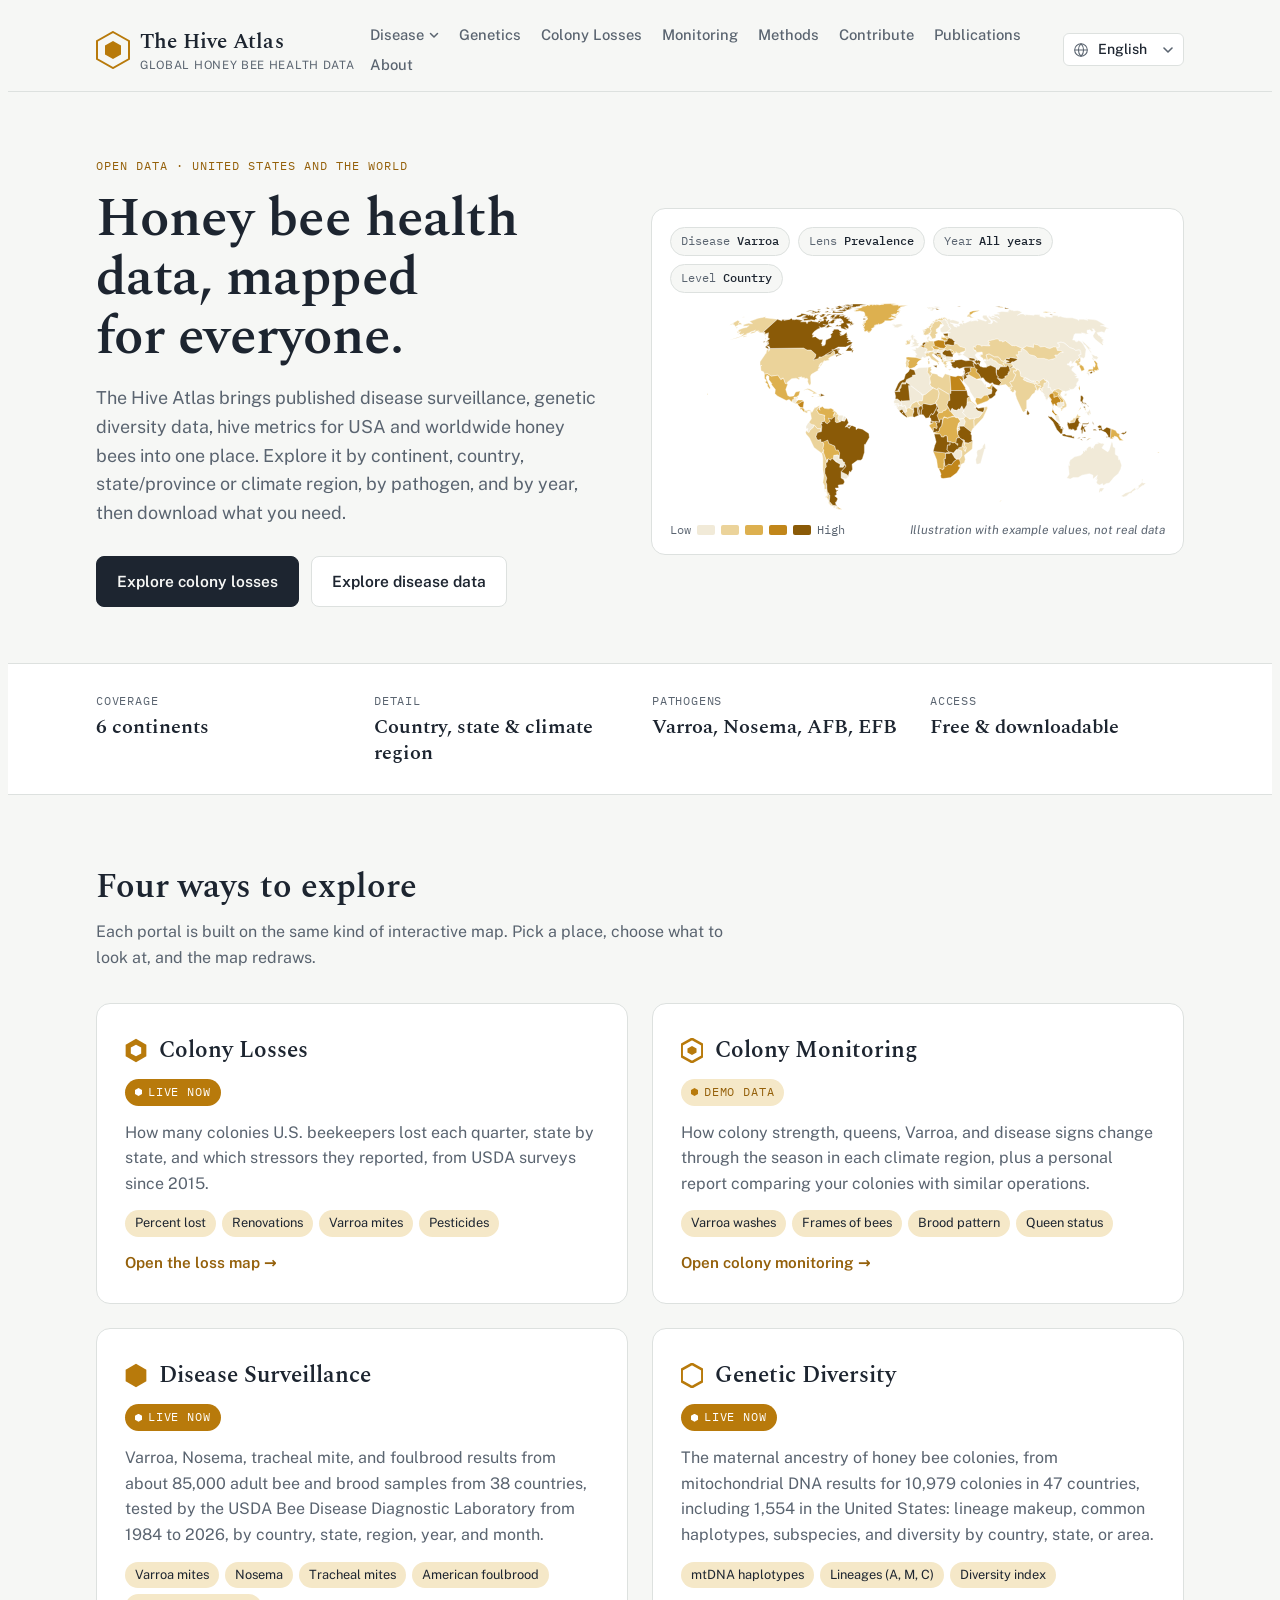
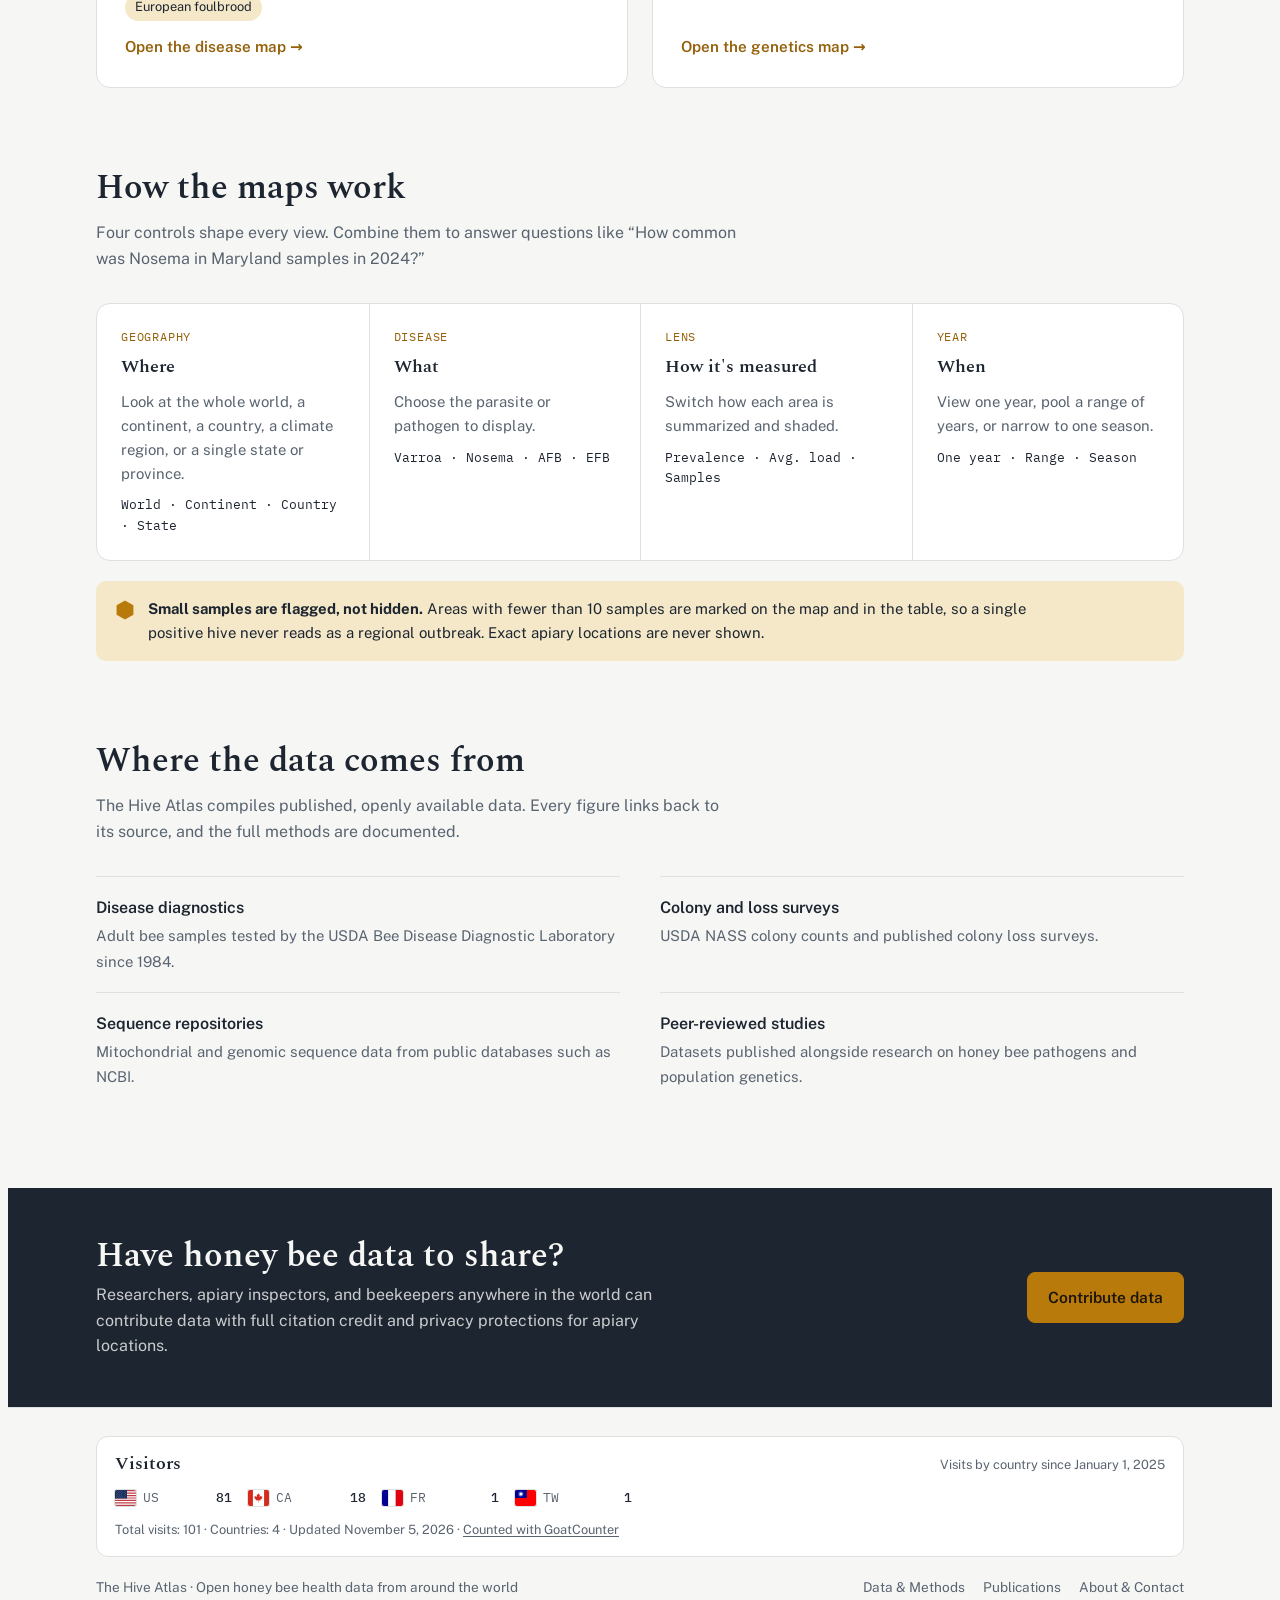
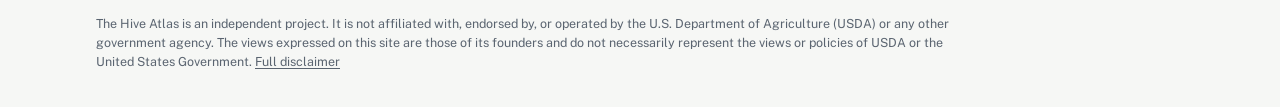
==== commit 3e43d95a: "Make the site wording global and add a world map to the landing page Replace the landing page hexago" ====
--- a/index.html
+++ b/index.html
@@ -4,13 +4,13 @@
 <meta charset="utf-8">
 <meta name="viewport" content="width=device-width, initial-scale=1, viewport-fit=cover">
 <title>The Hive Atlas</title>
-<meta name="description" content="Open, mapped data on U.S. honey bee disease and genetic diversity.">
+<meta name="description" content="Open, mapped data on honey bee disease and genetic diversity worldwide.">
 <meta name="claude:viewport-fit-sides" content="cover">
 <link rel="preconnect" href="https://fonts.googleapis.com">
 <link rel="preconnect" href="https://fonts.gstatic.com" crossorigin>
 <link rel="stylesheet" href="https://fonts.googleapis.com/css2?family=Spectral:wght@500;600&amp;family=Public+Sans:wght@400;500;600&amp;family=IBM+Plex+Mono:wght@400;500&amp;family=IBM+Plex+Sans+Arabic:wght@400;500;600&amp;display=swap">
-<link rel="stylesheet" href="css/style.css?v=20261105a">
-<script src="js/i18n.js?v=20261105a"></script>
+<link rel="stylesheet" href="css/style.css?v=20261105b">
+<script src="js/i18n.js?v=20261105b"></script>
 </head>
 <body>
 <header class="site-header">
@@ -36,9 +36,9 @@
   <section class="hero">
     <div class="wrap">
       <div>
-        <p class="eyebrow">Open data · United States</p>
+        <p class="eyebrow">Open data · United States and the world</p>
         <h1>Honey bee health data, mapped for everyone.</h1>
-        <p class="lede">The Hive Atlas brings published disease surveillance and genetic diversity data for U.S. honey bees into one place. Explore it by state or climate region, by pathogen, and by year, then download what you need.</p>
+        <p class="lede">The Hive Atlas brings published disease surveillance, genetic diversity data, hive metrics for USA and worldwide honey bees into one place. Explore it by continent, country, state/province or climate region, by pathogen, and by year, then download what you need.</p>
         <div class="actions">
           <a class="btn primary" href="losses.html">Explore colony losses</a>
           <a class="btn" href="disease.html">Explore disease data</a>
@@ -50,9 +50,9 @@
           <span class="chip">Disease <b>Varroa</b></span>
           <span class="chip">Lens <b>Prevalence</b></span>
           <span class="chip">Year <b>All years</b></span>
-          <span class="chip">Level <b>State</b></span>
-        </div>
-        <svg class="hexmap" id="hexmap" role="img" aria-label="Illustration of a hexagon tile map of U.S. states shaded by example values"></svg>
+          <span class="chip">Level <b>Country</b></span>
+        </div>
+        <!-- home-map --><svg class="worldmap" viewBox="0 0 1000 424" role="img" aria-label="Illustration of a world map with countries shaded by example values"><path fill="var(--c0)" d="M585 316L576 314L569 302L574 302L582 295L590 299L590 309L585 316ZM494 84L487 84L491 82L489 81L490 80L494 79L492 76L493 74L488 75L489 71L487 73L488 69L486 69L489 64L493 64L491 67L496 67L492 70L494 71L491 71L495 72L500 77L500 79L498 78L500 81L504 81L501 85L503 85L502 87L486 89L494 84ZM594 249L582 250L583 243L587 240L585 238L586 234L594 233L596 235L597 241L594 249ZM642 116L645 116L644 114L648 112L652 113L653 116L658 117L664 123L672 126L672 129L668 129L663 135L660 134L659 131L648 126L640 129L639 124L635 119L635 117L639 117L636 114L634 114L634 117L633 115L637 113L642 116ZM523 97L526 99L525 101L515 101L517 97L523 97ZM350 229L349 238L343 240L339 233L339 231L342 227L349 227L350 229ZM594 233L586 235L582 231L578 232L567 219L571 213L574 216L580 217L583 214L586 215L590 211L588 208L592 208L594 219L591 221L598 229L594 233ZM553 105L557 106L557 113L548 110L548 104L547 102L550 101L553 105ZM466 199L469 207L466 207L454 207L454 205L462 204L454 203L452 200L455 194L459 194L466 199ZM830 113L826 105L831 104L828 95L820 96L817 93L808 90L798 81L790 79L783 81L787 83L787 89L785 91L775 89L768 92L763 91L757 88L749 89L744 85L735 83L735 90L721 87L712 92L699 86L695 87L693 85L692 87L679 77L679 76L672 79L672 77L666 77L664 73L659 73L643 77L644 79L646 80L643 84L647 85L646 87L631 86L631 88L627 85L621 84L617 88L618 90L614 88L614 94L622 101L618 103L617 106L623 115L621 116L615 112L600 110L591 104L595 101L593 100L597 98L594 98L597 96L597 91L586 88L580 82L575 83L574 80L577 79L572 75L571 73L565 71L563 69L562 63L562 60L567 60L561 58L568 51L564 49L565 48L562 46L563 43L560 40L561 38L557 35L564 32L567 34L567 35L572 34L584 38L585 41L581 43L566 40L572 43L574 47L580 49L581 48L577 46L578 45L584 47L586 46L583 44L588 41L592 43L590 37L588 36L593 36L595 38L592 39L596 41L609 35L610 35L608 37L619 35L621 37L623 35L621 33L622 32L639 37L640 35L634 33L633 30L631 29L633 25L637 25L640 25L641 28L643 30L647 35L649 36L648 41L643 41L650 42L653 38L651 36L652 35L654 35L658 38L662 39L659 38L657 35L649 34L647 31L643 28L646 27L644 25L646 26L649 29L656 30L648 27L652 26L662 28L663 31L664 30L666 32L666 31L664 29L663 28L656 26L654 23L665 22L664 23L666 24L664 23L666 22L661 20L662 19L671 17L684 18L681 16L686 16L683 15L686 13L691 14L689 14L695 15L694 16L702 15L710 17L708 17L711 18L711 19L702 25L709 22L714 22L719 25L718 25L717 23L736 25L737 23L748 24L748 26L751 27L747 26L759 30L758 27L771 29L774 28L771 27L772 27L770 26L771 25L785 26L784 28L790 27L792 27L791 28L801 30L813 30L823 33L826 35L826 36L827 33L836 33L845 35L845 34L841 33L840 32L859 34L863 35L880 45L870 46L875 46L888 52L882 52L878 60L873 58L863 60L866 65L869 66L870 68L875 71L872 71L877 75L874 77L877 80L873 80L876 84L875 86L860 74L856 69L855 66L860 57L856 53L858 53L853 52L856 55L853 58L849 54L843 55L843 60L847 62L839 63L840 62L832 60L832 62L819 62L817 64L814 75L818 75L820 78L821 76L822 79L826 76L832 79L832 80L835 83L841 94L839 109L836 112L832 110L830 113ZM833 76L852 94L847 92L849 96L854 101L851 99L852 102L840 86L836 83L833 76ZM150 28L151 29L145 30L148 28L150 28ZM548 74L552 74L553 76L546 76L548 74ZM583 101L591 104L584 107L581 103L583 101ZM832 204L835 205L834 208L832 204ZM849 217L851 223L850 226L848 223L848 228L844 226L842 221L838 224L842 219L843 221L847 218L847 215L849 217ZM341 309L342 316L348 316L350 321L353 322L353 329L350 332L343 332L344 326L330 316L331 308L339 307L341 309ZM536 7L547 8L540 10L532 8L536 7ZM529 8L538 11L534 12L530 16L525 14L530 13L524 12L530 11L523 12L519 8L524 8L522 9L524 9L525 8L529 10L527 8L529 8ZM940 376L944 375L942 377L934 382L934 384L928 385L923 390L917 392L912 390L921 384L931 381L939 374L941 373L940 376ZM954 356L956 357L954 362L955 363L956 361L956 364L962 364L957 369L955 369L945 377L944 376L948 372L946 370L949 368L954 363L954 356ZM469 207L466 199L468 197L470 198L485 197L482 167L487 167L509 184L509 186L512 186L510 198L498 199L493 201L488 205L483 214L483 212L478 214L475 207L471 209L469 207ZM777 226L780 228L783 226L786 229L789 242L781 237L777 226ZM637 285L638 295L636 295L628 324L622 326L619 325L618 316L621 309L620 301L622 297L627 296L632 292L632 289L636 284L637 285ZM555 113L558 114L558 116L553 117L552 114L555 113ZM630 156L624 154L627 151L630 156ZM551 111L552 110L555 112L552 114L551 111ZM860 107L863 107L864 109L866 110L863 114L855 112L858 115L856 116L853 112L855 110L852 103L860 107ZM845 140L848 142L847 148L847 146L845 147L845 143L843 144L842 141L845 140ZM468 42L470 42L468 43L471 45L460 50L452 49L454 47L449 46L454 44L449 44L451 42L453 43L452 42L455 43L456 45L458 43L468 42ZM554 94L556 96L551 101L544 102L540 99L542 95L554 94ZM454 207L462 206L462 209L458 212L458 208L454 207ZM472 219L469 215L463 218L458 212L462 209L462 206L470 209L475 207L479 220L475 223L474 220L472 219ZM519 97L515 101L517 100L518 103L516 104L519 109L515 111L510 109L508 113L505 113L496 111L497 103L499 105L497 101L495 99L496 98L488 94L497 94L496 90L501 91L506 86L510 89L520 93L519 97ZM348 239L351 228L356 231L354 239L348 239ZM551 43L548 38L542 35L551 36L553 32L558 33L557 35L561 38L560 40L563 43L562 46L565 48L564 49L568 52L561 58L551 60L547 58L546 52L553 46L553 44L551 43ZM598 229L591 221L594 219L595 213L601 201L603 201L604 199L612 202L617 207L615 211L619 211L622 218L633 221L625 231L616 233L613 233L610 235L600 232L598 229ZM529 72L528 75L525 72L529 72ZM523 75L520 75L519 70L524 66L524 70L525 70L522 73L523 75ZM794 178L785 173L782 175L776 175L777 179L775 178L772 178L769 176L770 174L768 170L764 171L766 165L765 159L761 156L758 157L756 153L747 159L741 157L739 160L738 158L731 158L719 151L716 152L709 148L707 144L709 144L707 138L704 134L699 133L697 131L693 129L695 128L693 125L690 125L689 122L691 119L695 119L703 114L703 110L701 106L699 105L705 104L704 98L710 98L709 95L711 92L721 96L724 100L726 104L738 107L743 112L756 112L766 115L776 113L781 109L778 107L778 105L783 105L789 100L795 100L789 96L782 95L782 90L787 89L786 83L783 81L789 79L796 80L808 90L817 93L820 96L827 94L830 96L831 104L826 105L830 110L829 112L827 111L824 114L826 116L821 115L812 124L812 119L810 117L806 123L803 123L803 125L807 126L809 129L812 127L818 128L813 132L812 136L823 146L818 146L824 148L820 151L826 152L826 157L822 162L823 163L821 164L823 166L816 174L810 175L808 173L809 176L800 179L801 182L798 178L794 178ZM803 183L801 188L797 188L798 183L803 183ZM315 382L313 382L312 377L314 379L315 382ZM796 200L797 207L792 209L793 212L785 212L782 203L784 201L792 202L796 200ZM773 182L768 184L766 188L771 195L770 199L775 209L773 214L773 209L768 194L765 191L762 197L760 194L759 196L759 191L755 185L757 185L751 179L756 162L761 161L761 156L766 162L764 171L768 170L770 174L770 176L773 179L775 178L773 182ZM571 114L558 116L556 108L572 109L569 113L571 114ZM523 98L532 97L531 95L536 92L541 93L542 95L539 100L536 100L523 98ZM895 284L896 291L900 293L900 306L906 310L907 317L909 316L913 328L911 336L906 345L898 352L888 364L882 365L876 369L874 365L869 368L865 367L862 363L864 357L861 358L863 353L860 356L858 357L863 352L864 348L855 356L855 348L848 345L833 348L825 353L815 353L809 356L802 354L807 346L805 328L806 329L806 326L808 329L807 323L810 315L810 317L818 311L830 308L835 303L835 300L837 298L838 301L839 297L842 298L842 295L847 290L851 290L852 294L854 292L856 294L856 291L860 285L866 284L864 281L872 284L875 283L875 285L877 284L878 285L873 293L885 301L888 297L893 280L895 284ZM870 374L878 374L872 382L871 380L869 383L867 383L868 376L870 374ZM615 121L612 120L611 117L616 118L620 124L615 121ZM360 352L356 356L348 354L346 352L346 341L349 341L358 347L360 349L360 352ZM642 186L634 188L629 193L619 191L617 195L607 180L604 171L593 158L593 154L600 152L601 150L598 147L604 145L619 154L630 156L643 174L650 175L651 177L650 183L642 186ZM736 158L737 163L733 163L714 155L715 152L718 151L731 158L736 158ZM246 200L248 195L252 195L250 192L251 190L256 190L255 196L258 197L255 200L252 203L246 200ZM291 246L290 251L283 257L281 262L277 260L279 254L278 253L277 255L275 253L275 249L278 244L281 241L291 246ZM522 130L520 140L524 145L526 154L525 164L528 169L532 172L516 185L509 186L509 184L477 160L478 155L490 149L490 146L497 145L494 136L503 131L522 130Z"/><path fill="var(--c1)" d="M794 178L791 180L789 186L799 198L802 206L801 210L795 213L795 215L793 214L795 216L793 215L794 216L790 219L791 215L789 213L793 212L792 209L797 207L796 198L787 187L784 185L786 183L785 181L781 180L777 176L785 173L794 178ZM679 113L678 116L686 118L683 120L681 120L679 117L677 118L676 122L673 122L676 126L676 129L672 129L672 126L664 123L658 117L653 116L652 113L648 112L644 114L645 116L642 116L639 105L645 103L656 109L663 109L666 111L670 117L675 118L679 113ZM485 77L481 76L486 74L487 76L485 77ZM594 98L587 100L587 102L579 101L580 100L578 98L579 100L571 104L570 103L571 100L574 100L571 96L567 94L561 96L554 94L558 88L556 85L558 84L573 86L574 83L580 82L586 88L597 91L597 96L594 98ZM530 142L525 151L524 145L520 140L522 130L529 129L527 132L529 135L526 139L530 142ZM846 276L846 273L852 273L846 276ZM676 129L676 126L673 122L679 117L681 120L678 120L678 122L689 122L695 128L686 131L683 125L680 129L676 129ZM525 63L528 56L527 55L526 50L530 48L529 47L530 43L534 40L533 39L537 36L541 37L541 35L548 38L551 43L547 43L544 49L538 53L538 58L542 60L536 64L538 64L537 71L530 73L529 70L525 64L525 63ZM586 328L586 332L583 331L584 328L586 328ZM615 251L614 237L617 233L625 231L633 221L635 216L635 211L641 209L642 213L633 232L615 251ZM555 92L554 94L546 96L541 94L547 91L555 92ZM582 250L585 249L586 253L580 254L582 250ZM137 35L141 38L138 42L140 40L142 40L146 43L138 44L137 45L132 48L130 44L126 44L127 43L129 42L126 42L124 44L120 45L137 35ZM606 24L608 24L608 27L614 30L606 30L607 29L605 28L600 28L602 24L606 24ZM668 7L673 8L673 9L675 10L675 10L662 9L668 7ZM759 17L770 18L769 19L763 18L768 19L761 20L755 19L754 18L759 17ZM478 114L484 116L481 121L482 126L480 130L477 130L477 123L476 124L478 114ZM825 219L830 210L831 213L825 219ZM841 218L838 215L840 211L841 218ZM306 259L298 262L295 270L297 276L300 277L305 276L305 281L308 280L311 285L309 295L311 297L307 304L291 292L282 273L275 265L274 261L277 257L277 260L281 262L283 257L290 251L291 246L298 254L305 254L304 258L306 259ZM542 35L541 37L534 38L530 43L529 47L530 48L526 50L527 55L528 56L526 63L524 60L523 63L516 65L512 63L514 61L511 62L515 58L511 61L512 58L511 57L517 56L511 56L511 54L515 54L511 54L519 52L518 50L523 50L524 48L521 49L527 45L525 45L527 43L529 42L527 41L532 40L530 39L532 39L530 38L536 36L534 36L537 34L541 32L540 34L545 31L547 32L549 30L551 30L550 32L554 29L556 30L556 31L557 30L561 31L557 32L562 33L558 35L558 33L555 32L552 33L551 36L542 35ZM831 125L824 127L822 126L823 124L822 122L818 120L822 115L826 116L824 114L828 111L830 113L830 118L827 121L831 125ZM537 203L527 206L513 203L510 209L508 207L507 209L500 200L504 198L510 198L512 186L516 185L532 172L539 175L541 174L544 182L542 193L537 201L537 203ZM585 316L590 309L590 299L583 296L583 293L591 290L595 291L594 296L597 300L599 293L595 288L596 283L603 283L612 279L611 295L595 308L597 316L595 323L589 326L588 330L586 330L585 316ZM476 159L477 164L468 164L467 172L464 174L465 179L454 179L453 180L454 179L460 178L469 161L476 161L476 159ZM713 92L721 87L735 90L735 83L744 85L749 89L757 88L763 91L768 92L775 89L781 89L783 96L789 96L795 99L789 100L783 105L778 105L778 107L781 109L778 112L766 115L756 112L743 112L738 107L726 104L721 97L713 92ZM826 233L821 233L818 241L807 243L804 240L809 242L809 238L814 236L816 232L818 233L819 231L820 232L824 224L826 228L831 229L826 233ZM591 290L590 289L593 279L591 276L595 278L595 288L599 293L596 300L594 296L595 292L591 290ZM525 151L530 142L540 144L542 147L551 151L556 143L566 146L568 183L565 185L543 172L539 175L528 169L525 164L527 162L525 151ZM577 341L574 342L572 339L577 336L579 338L577 341ZM561 72L557 70L548 71L548 70L549 67L554 69L557 65L563 68L565 71L561 72ZM594 249L597 240L594 233L598 229L606 235L616 233L614 237L615 251L612 254L609 261L594 249ZM679 113L675 118L670 117L666 111L663 109L656 109L645 103L639 105L642 116L637 113L633 115L633 112L625 106L629 106L627 105L628 104L632 104L631 99L620 100L618 96L614 94L613 91L614 88L618 90L617 88L621 84L627 85L631 88L631 86L646 87L647 85L643 84L646 80L644 79L643 77L659 73L664 73L666 77L672 77L672 79L679 76L679 77L692 87L693 85L695 87L699 86L712 92L709 94L710 98L704 98L705 104L699 105L701 106L703 110L703 113L687 110L686 113L681 111L679 113ZM517 102L521 100L522 102L523 100L530 98L534 100L534 103L530 103L531 107L547 121L543 119L542 121L544 123L541 127L542 124L540 120L528 113L525 108L522 107L519 109L516 104L517 102ZM525 118L525 123L522 124L521 117L525 118ZM483 74L481 76L486 77L485 83L476 85L477 84L475 83L479 81L477 82L479 80L476 79L478 78L477 77L483 74ZM304 184L304 189L296 188L302 188L300 184L304 184ZM332 230L330 227L333 224L332 222L334 219L336 221L338 223L337 226L338 224L341 227L339 233L343 240L336 242L333 238L334 232L332 230ZM567 115L567 118L561 118L561 120L558 119L560 123L558 124L562 127L559 128L560 131L556 130L555 126L560 126L555 125L552 122L553 118L567 115ZM523 97L519 97L520 93L515 91L514 84L517 83L517 78L523 79L520 75L526 77L532 77L536 86L529 89L534 94L531 95L532 97L523 97ZM454 203L462 204L454 205L457 204L454 203ZM668 400L671 400L666 402L668 400ZM601 201L601 192L606 189L609 198L619 206L617 207L610 201L604 199L603 201L601 201ZM254 201L258 202L258 204L252 203L254 201ZM619 210L615 211L617 207L619 206L620 208L617 210L619 210ZM278 173L283 174L298 183L288 184L290 181L278 175L269 177L278 173ZM478 214L483 212L493 216L491 225L492 230L485 230L479 232L479 228L476 226L477 219L479 220L478 214ZM307 304L310 301L311 303L316 318L318 318L315 324L316 331L313 335L313 344L317 354L315 362L317 367L316 371L318 380L321 385L322 386L320 387L323 388L323 392L322 401L329 409L338 410L333 411L333 414L330 413L332 411L328 412L331 410L325 411L324 409L328 409L327 408L325 409L320 405L323 405L320 403L322 401L318 396L321 397L317 396L318 395L317 393L314 393L316 388L316 391L317 390L318 392L317 389L319 389L317 388L319 386L317 385L316 376L313 377L312 375L312 369L309 363L311 349L309 337L309 314L307 304ZM338 411L341 417L333 416L336 416L335 414L339 416L336 414L337 413L335 413L334 411L338 411ZM565 185L566 197L563 197L560 206L563 212L556 217L552 218L551 221L543 222L539 216L543 215L537 201L542 193L544 182L541 174L543 172L565 185ZM585 254L585 256L582 260L581 254L585 254ZM502 211L492 211L492 216L485 213L489 204L498 199L501 199L503 205L506 207L506 209L502 211ZM746 159L747 162L738 161L741 157L746 159ZM256 190L259 189L256 196L256 190ZM742 177L740 170L738 169L740 167L737 165L738 162L742 164L743 166L750 168L747 172L749 174L750 172L752 181L746 172L745 177L744 175L744 178L742 177ZM549 114L550 112L552 114L554 118L552 121L549 119L549 114ZM133 49L138 50L134 51L133 49ZM154 66L155 67L148 69L148 67L154 66ZM201 72L197 75L199 71L195 73L198 71L196 68L199 66L197 64L198 61L196 65L195 62L193 63L194 64L192 65L189 61L191 60L191 60L180 60L181 58L177 58L179 56L174 57L171 60L161 62L164 60L162 60L167 58L172 57L171 56L173 55L162 59L161 60L155 62L156 63L136 71L121 75L143 67L149 62L144 63L142 64L141 62L136 64L139 62L141 59L143 58L136 60L135 58L140 57L137 55L147 51L156 49L157 47L160 46L148 47L148 45L150 45L148 44L159 41L165 42L165 40L167 42L161 37L170 34L178 31L193 28L194 29L192 30L217 33L188 59L192 59L192 63L199 60L198 70L201 72ZM194 65L194 67L191 66L194 65ZM194 70L193 75L192 72L194 70ZM75 186L75 182L77 185L75 186ZM314 105L324 104L330 97L333 98L332 102L333 105L324 109L320 113L323 115L311 118L312 116L308 123L306 122L308 120L306 121L307 125L303 129L305 122L303 123L303 126L301 125L303 128L300 129L303 130L303 133L303 131L302 132L300 132L302 133L299 134L300 136L286 144L284 148L285 162L283 167L280 164L278 158L279 155L277 152L272 153L272 151L266 151L266 149L259 151L262 151L261 155L255 152L246 153L237 160L237 165L233 163L229 152L227 152L224 155L218 146L205 148L197 143L191 144L189 139L184 137L183 128L186 126L182 127L182 119L194 101L195 101L194 101L196 94L200 95L199 98L201 95L202 92L270 91L277 95L285 95L295 104L294 109L290 114L290 115L301 112L301 109L307 109L314 105ZM286 219L284 223L283 221L285 220L281 218L277 220L278 222L277 223L270 220L271 216L275 218L281 216L286 219ZM700 134L701 137L694 137L695 142L699 144L698 148L693 158L689 158L687 161L692 169L685 171L679 165L666 167L667 164L670 161L662 152L671 154L677 152L677 148L683 146L683 142L685 141L684 139L687 139L687 135L686 133L688 131L695 130L700 134ZM289 188L291 190L287 190L286 188L289 188ZM685 171L692 169L687 161L689 158L693 158L699 145L695 142L694 137L699 138L703 134L707 138L709 148L716 151L714 155L722 159L737 163L736 158L738 158L740 162L747 162L746 159L753 154L756 153L758 157L761 157L761 161L756 162L755 171L753 170L753 177L750 172L749 174L747 172L750 168L743 166L742 164L738 162L737 165L740 167L738 169L740 170L742 178L741 176L740 178L739 176L737 182L733 184L726 194L721 197L721 214L718 216L720 217L715 221L712 218L701 194L698 184L699 178L696 176L696 179L693 181L687 176L691 173L688 174L685 171ZM988 301L989 303L985 303L988 301ZM303 209L299 212L297 217L301 224L313 227L312 232L313 235L312 237L314 242L313 239L306 241L308 244L305 244L307 250L306 259L304 258L305 254L298 254L292 247L285 245L281 241L286 234L284 223L286 219L287 221L293 211L294 212L302 207L303 209Z"/><path fill="var(--c2)" d="M646 194L642 198L621 206L617 198L619 191L629 193L635 187L642 186L646 194ZM571 114L574 117L567 120L568 118L566 118L567 115L571 114ZM829 175L828 177L826 172L828 167L829 175ZM827 127L831 125L836 129L838 135L832 138L827 127ZM541 100L538 103L534 103L533 101L541 100ZM624 16L614 19L608 24L602 23L606 21L604 20L606 19L604 19L612 16L623 15L626 15L624 16ZM773 19L781 19L778 20L773 19ZM639 169L637 166L638 164L639 169ZM890 275L892 254L901 258L904 263L909 265L908 269L911 274L917 278L909 278L904 271L898 269L898 272L894 272L897 274L890 275ZM564 301L569 302L565 304L557 304L557 315L554 315L554 335L548 337L546 334L544 336L541 332L539 317L532 300L557 303L564 301ZM565 95L571 96L574 100L571 100L570 103L569 99L565 95ZM553 76L552 74L549 74L548 71L550 70L557 70L562 74L560 77L553 76ZM777 176L781 180L785 181L786 183L784 185L795 196L796 200L790 201L790 197L784 188L776 191L776 185L774 184L773 181L775 178L777 179L776 176L777 176ZM859 116L864 122L864 126L867 135L866 136L865 134L864 137L863 136L862 137L858 136L859 138L857 141L855 137L853 137L844 139L847 134L855 134L855 128L856 128L857 130L859 129L860 124L857 118L859 116ZM610 129L616 129L621 134L619 139L625 144L629 152L620 154L604 145L602 141L608 138L607 132L610 129ZM562 134L569 135L565 136L562 134ZM537 239L537 242L540 243L538 247L540 248L540 252L539 254L535 252L532 253L533 258L531 258L524 248L526 245L528 245L526 244L527 243L531 243L532 239L537 239ZM451 1L458 2L447 2L464 3L450 4L464 4L461 6L467 5L481 5L465 8L467 10L463 11L461 13L465 13L463 14L467 15L459 15L464 17L464 19L459 19L464 21L459 20L458 22L461 22L461 23L452 22L453 23L447 24L458 25L457 27L453 24L449 25L452 25L451 26L457 28L456 29L457 28L457 31L447 28L449 29L442 31L456 32L446 36L434 36L434 38L428 42L421 44L422 42L421 42L420 44L416 44L417 45L413 45L415 47L412 48L413 49L407 52L409 52L408 54L405 58L403 58L404 60L402 60L400 59L401 58L398 58L399 56L394 58L392 55L394 54L391 53L393 51L390 49L393 48L390 48L394 46L393 45L393 46L390 48L390 45L393 43L388 44L389 43L394 40L388 42L392 40L389 39L396 39L390 39L392 37L396 37L391 37L396 36L400 32L392 30L399 31L398 30L399 30L396 29L399 28L395 28L396 26L394 28L391 28L394 26L392 26L395 25L393 24L394 24L394 22L392 22L394 21L392 18L384 16L374 17L373 16L376 16L371 15L381 13L371 12L385 10L389 8L385 7L396 6L399 4L404 5L401 4L409 3L410 5L412 3L417 4L415 3L417 3L425 4L426 3L425 3L432 3L424 2L451 1ZM546 91L541 94L535 94L529 88L536 86L546 91ZM585 272L580 273L579 275L579 283L582 284L582 288L580 288L575 282L572 283L566 280L562 281L560 269L555 268L554 271L549 271L546 265L534 264L536 261L540 260L541 261L544 258L545 253L549 248L553 231L562 233L563 231L575 230L578 232L582 232L587 239L583 243L580 254L582 266L585 272ZM567 219L576 230L571 229L562 233L554 230L552 235L546 235L545 239L541 232L540 227L543 222L551 221L552 218L557 217L561 212L563 212L565 218L567 219ZM548 105L549 109L547 112L539 105L542 104L548 105ZM341 417L338 411L343 415L348 417L341 417ZM334 219L330 227L332 231L326 235L320 233L324 239L318 244L314 242L312 237L313 235L312 232L313 227L301 224L297 217L299 212L303 209L301 210L301 215L303 217L302 212L307 210L307 208L312 213L320 214L329 212L326 213L332 217L329 219L334 219ZM496 110L508 113L508 114L502 118L499 122L501 124L494 130L485 133L481 129L482 123L481 121L484 116L478 114L477 110L481 109L496 110ZM191 144L197 143L205 148L218 146L224 155L229 152L233 163L238 164L234 175L238 187L242 189L250 188L254 180L263 178L260 188L259 187L256 190L251 190L250 192L252 195L248 195L246 200L241 195L235 197L217 188L212 183L213 175L205 165L206 163L200 155L200 148L196 146L194 151L203 172L201 174L197 168L197 164L191 159L194 159L195 157L191 152L191 144ZM271 199L266 200L260 205L254 201L259 196L267 196L271 199ZM272 216L271 221L265 214L265 216L263 215L263 212L269 212L272 216ZM310 301L311 297L309 295L311 285L308 280L319 277L321 284L333 289L335 297L340 297L343 303L342 309L339 307L331 308L330 316L326 315L325 318L320 315L316 318L310 301ZM652 165L650 175L643 174L640 170L646 170L651 164L652 165Z"/><path fill="var(--c3)" d="M773 182L776 185L776 191L784 188L790 197L789 201L784 201L782 203L784 209L778 206L778 204L776 204L774 215L778 223L783 226L780 228L772 220L775 209L770 199L771 195L766 188L768 184L773 182ZM580 316L585 316L587 323L586 328L584 327L583 330L585 332L588 330L580 343L567 353L552 355L548 354L547 349L548 346L544 336L545 334L551 337L554 335L554 324L556 330L558 330L562 326L569 327L574 320L580 316ZM556 85L558 88L555 91L555 92L546 91L535 87L533 78L542 75L553 76L556 80L555 82L556 85ZM271 199L269 212L263 211L258 205L267 199L271 199ZM600 177L568 177L566 147L577 149L582 147L591 148L593 153L592 159L586 153L597 171L597 174L600 177ZM510 85L514 86L515 88L514 91L506 87L510 85Z"/><path fill="var(--c4)" d="M584 295L579 296L573 303L564 301L560 297L561 287L566 287L566 280L572 283L575 282L582 288L582 284L580 285L578 282L579 275L580 273L585 272L593 279L590 289L591 290L583 293L584 295ZM605 116L609 115L615 121L613 122L616 129L615 130L595 130L594 133L594 130L585 133L580 130L577 132L571 131L573 130L571 130L570 127L568 126L570 125L567 120L574 119L576 118L574 116L589 114L598 117L605 116ZM502 211L505 226L503 227L500 212L502 211ZM591 276L586 273L582 266L582 260L586 256L585 249L594 249L609 261L608 265L610 268L610 277L612 279L610 280L603 283L596 282L595 277L591 276ZM594 133L595 130L610 129L607 132L608 138L597 144L595 143L596 138L594 133ZM721 215L727 223L724 227L721 225L722 216L721 215ZM635 211L635 216L633 221L622 218L618 213L619 210L623 213L635 211ZM472 219L468 224L463 218L469 215L472 219ZM585 6L588 6L584 7L580 7L585 6ZM664 6L667 6L667 7L657 7L664 6ZM680 10L680 10L682 10L686 11L677 12L677 9L680 10ZM770 22L775 24L767 23L770 22ZM570 103L574 104L572 105L572 109L557 108L557 106L553 105L550 101L556 95L561 96L565 95L569 99L570 103ZM831 187L834 188L836 192L834 198L835 201L841 202L842 206L838 202L838 205L835 202L832 203L833 200L830 199L829 195L830 195L830 188L831 187ZM838 209L840 210L837 213L836 209L838 209ZM845 207L847 211L843 207L845 207ZM921 260L923 260L922 263L917 266L911 264L916 262L918 263L921 260ZM646 194L642 186L650 183L651 177L650 174L652 167L662 176L658 182L658 186L651 192L646 194ZM538 11L545 13L538 14L539 13L536 11L538 11ZM514 87L508 85L510 85L511 81L516 79L517 83L514 84L514 87ZM494 136L497 145L490 146L490 149L478 155L476 161L469 161L460 178L454 179L461 163L465 158L473 154L476 144L482 139L485 133L494 136ZM548 109L551 111L549 114L547 112L548 109ZM466 199L460 194L455 194L455 196L456 189L454 179L465 179L464 174L467 172L468 164L477 164L477 160L487 167L482 167L485 197L470 198L468 197L466 199ZM468 224L473 219L474 223L476 222L476 226L479 228L479 232L468 224ZM594 137L596 138L593 142L594 137ZM681 120L686 118L678 115L680 112L686 113L687 110L699 112L703 114L695 119L691 119L689 122L678 122L681 120ZM853 138L854 140L854 141L851 143L848 141L853 138ZM540 126L539 131L532 127L540 126ZM594 141L593 145L593 147L594 147L593 153L591 148L594 141ZM640 129L648 126L659 131L659 140L661 147L664 149L662 152L670 161L667 164L666 167L655 165L652 161L647 163L638 158L633 151L629 152L625 144L619 139L621 134L618 133L614 127L613 122L614 121L619 124L623 121L627 128L633 130L640 130L640 129ZM500 211L501 224L503 227L494 231L491 230L491 225L493 220L492 211L500 211ZM611 117L605 116L605 112L600 110L615 112L618 117L611 117ZM524 112L523 116L522 113L524 112ZM562 67L555 66L552 62L562 61L562 67ZM531 239L531 243L526 242L527 239L531 239ZM304 189L305 183L313 187L304 189ZM395 32L396 33L392 34L390 33L392 31L395 32ZM534 103L538 103L540 100L547 102L548 104L539 104L544 111L534 103ZM531 258L533 258L532 253L535 252L539 254L540 252L540 248L538 247L540 243L537 242L537 239L545 241L546 235L551 235L549 248L545 253L544 258L541 261L540 260L533 262L531 258ZM524 231L527 225L529 224L531 226L533 224L540 210L540 205L543 215L539 216L543 222L540 227L545 241L528 239L527 233L524 231ZM569 302L576 314L580 316L574 320L569 327L563 326L558 330L556 330L554 315L557 315L557 304L565 304L569 302ZM504 226L504 218L502 212L508 207L511 213L508 218L508 226L504 226ZM575 83L573 86L561 84L556 85L555 82L556 81L555 78L560 77L561 72L565 71L571 73L572 75L577 79L574 80L575 83ZM626 125L624 124L623 121L620 124L614 116L618 117L618 114L622 117L623 115L629 119L627 120L626 125ZM346 341L346 354L351 357L353 362L350 367L340 368L341 374L334 374L336 378L339 378L340 380L336 380L338 381L336 383L337 387L333 390L338 394L339 396L336 403L334 403L335 403L335 407L338 410L329 409L322 401L323 392L323 388L320 387L322 386L321 385L318 381L317 374L317 367L315 362L317 354L313 344L313 335L316 331L315 323L318 322L320 315L325 318L326 315L329 315L335 321L344 326L343 332L350 332L354 326L355 331L346 341ZM566 280L566 287L561 287L560 297L564 301L557 303L532 300L535 288L538 281L534 265L546 265L549 271L554 271L555 268L560 269L561 281L566 280ZM672 129L680 129L683 125L686 131L690 128L694 129L686 132L687 135L687 139L684 139L685 141L683 142L683 146L677 148L677 152L671 154L662 152L664 149L661 147L660 142L660 134L664 135L668 129L672 129ZM594 216L590 208L586 215L583 214L580 217L574 216L571 213L569 214L568 218L565 218L565 215L560 206L563 197L566 197L565 183L568 183L568 177L600 177L602 187L606 189L601 192L600 206L594 216ZM537 203L540 210L532 225L528 224L523 232L517 233L512 226L508 226L508 218L510 213L510 207L512 203L527 206L537 203ZM595 143L597 144L602 141L604 145L598 147L601 150L596 154L593 154L595 143ZM794 251L796 256L792 252L794 251ZM768 230L771 230L786 244L785 245L788 245L787 248L790 249L790 254L793 253L794 256L793 264L790 265L782 256L774 240L765 231L764 228L768 230ZM840 273L832 273L840 271L840 273ZM832 275L834 278L829 276L832 275ZM827 272L830 273L823 274L827 272ZM847 243L844 245L834 245L835 250L843 248L837 252L841 260L837 261L835 254L834 264L832 264L832 257L830 255L834 243L844 243L847 241L847 243ZM798 265L801 267L812 268L813 270L817 270L817 274L795 269L792 267L794 265L798 265ZM804 240L807 243L818 241L821 233L825 232L827 234L825 235L827 240L830 243L827 243L826 248L823 252L823 256L818 259L817 256L814 255L810 257L810 255L806 255L803 245L804 240ZM855 243L857 241L856 244L858 245L855 245L857 249L854 242L855 239L855 243ZM860 255L863 258L855 257L856 255L860 255ZM846 274L846 276L842 278L846 274ZM883 272L881 272L884 269L883 272ZM891 254L890 275L888 271L884 272L886 269L881 262L872 258L871 256L869 259L866 255L872 253L867 253L864 250L868 247L872 248L873 253L875 257L883 251L891 254ZM190 77L189 78L193 77L190 80L188 79L190 77ZM195 87L198 88L200 94L192 89L194 88L193 87L195 87ZM201 72L198 70L199 60L192 63L192 59L188 59L217 33L226 36L226 34L231 33L230 34L242 32L230 35L242 33L246 31L248 34L252 32L250 34L256 33L267 35L268 36L264 38L275 38L277 42L279 38L286 36L279 37L280 36L285 35L287 37L300 39L299 37L302 36L305 37L302 39L303 40L301 40L301 41L305 37L311 36L309 35L312 33L308 32L310 31L310 29L316 27L318 32L314 33L318 34L316 34L316 37L321 34L322 35L320 38L320 40L328 35L329 33L335 33L335 35L332 36L332 40L327 42L324 40L325 42L320 41L321 43L316 45L309 43L317 45L313 48L306 50L301 48L305 50L298 53L291 58L288 62L288 65L291 63L288 69L294 68L302 74L309 74L306 83L308 84L307 86L310 87L310 85L312 86L314 83L315 75L325 70L326 66L324 64L329 60L328 57L331 55L331 53L340 53L343 56L347 57L346 59L343 60L345 62L343 63L347 63L344 66L351 64L357 59L358 62L357 62L359 64L357 65L359 64L357 65L360 66L358 67L360 68L357 69L361 72L359 74L366 76L358 80L366 77L365 79L369 79L368 81L367 82L368 83L355 89L340 89L330 95L327 94L330 95L325 99L307 109L301 109L301 112L290 115L290 114L294 109L295 104L285 95L277 95L270 91L201 92L202 90L200 91L202 89L199 89L201 87L196 88L195 86L199 84L196 85L197 83L199 83L200 81L195 84L198 81L197 79L199 80L199 78L195 80L195 78L198 77L196 76L201 73L199 74L201 72ZM303 12L305 12L301 14L297 13L303 12ZM292 14L285 16L286 15L279 17L274 17L285 14L292 14ZM301 17L305 17L302 19L288 21L285 20L293 19L281 19L287 18L283 18L288 17L285 17L290 16L298 18L298 16L302 15L301 17ZM279 25L283 24L285 25L284 26L289 25L289 28L291 27L293 24L296 24L297 25L294 29L298 33L293 33L295 34L292 35L286 34L270 36L271 34L266 32L278 31L267 30L267 29L274 28L268 28L276 24L281 24L279 25ZM273 22L280 23L270 25L264 28L258 29L255 27L265 23L265 21L273 22ZM386 2L398 4L384 5L391 5L379 7L376 8L378 8L376 8L366 9L369 10L362 10L369 11L359 14L353 13L358 15L352 17L337 15L343 14L343 13L347 14L352 13L347 14L347 13L350 12L350 11L344 12L347 11L357 10L352 10L353 10L351 7L360 9L357 7L369 6L366 6L370 5L354 7L353 6L359 6L350 7L348 6L356 5L348 6L352 5L346 5L359 3L367 4L363 3L370 3L369 2L386 2ZM325 19L319 19L324 18L325 19ZM310 22L315 22L311 25L314 25L312 27L305 29L302 25L307 25L306 23L310 22ZM321 45L329 49L323 48L316 51L317 49L313 50L316 48L321 43L321 45ZM321 16L319 18L317 19L313 19L313 18L317 18L310 18L314 18L314 16L316 17L316 16L321 16ZM319 9L323 12L314 12L318 11L316 9L319 9ZM344 6L351 9L346 10L342 12L336 12L335 10L341 9L334 9L334 9L336 8L333 7L338 7L334 7L339 7L337 6L342 6L341 5L344 6ZM329 15L336 16L332 17L335 18L348 17L351 20L328 20L330 16L324 15L329 15ZM330 11L331 12L326 13L327 11L330 11ZM324 22L328 22L315 27L318 23L324 22ZM305 33L307 35L299 35L305 33ZM349 102L352 102L348 103L351 99L349 102ZM333 104L333 98L330 97L324 104L314 105L332 94L341 92L344 93L343 94L337 95L342 96L340 98L341 101L348 104L340 106L336 109L335 106L343 104L339 104L340 102L333 104ZM368 85L363 91L365 89L366 92L370 91L368 94L371 94L368 95L371 95L369 100L367 99L368 96L363 99L366 97L355 97L364 86L368 85ZM329 30L333 29L334 28L333 27L336 27L335 25L338 25L336 24L345 23L345 25L343 26L344 26L342 27L346 26L347 27L348 26L350 27L349 26L352 25L355 26L352 28L356 27L353 28L354 28L353 29L360 28L360 29L357 30L361 29L357 31L358 32L363 30L364 31L360 32L366 33L361 33L366 34L360 35L365 37L364 38L367 37L369 39L367 39L370 40L368 41L373 41L370 42L371 43L369 44L367 43L366 46L363 44L366 42L357 42L362 49L361 51L361 49L361 51L359 52L353 49L357 53L356 54L346 51L345 47L334 47L338 44L341 46L341 45L346 44L345 42L351 40L349 35L345 36L348 34L347 33L343 31L343 32L337 32L338 33L324 31L324 29L328 30L324 28L329 24L338 22L333 25L333 29L329 30ZM346 37L347 37L346 39L342 38L346 37ZM349 23L354 25L346 25L346 23L349 23ZM298 25L296 23L301 23L298 25ZM314 242L318 244L324 239L320 233L326 235L332 230L334 230L334 240L337 242L345 240L345 238L353 239L357 232L361 242L354 251L359 249L360 252L363 251L362 254L366 248L369 248L376 251L376 256L380 253L389 255L402 264L403 272L395 286L393 286L393 302L389 315L386 318L379 318L368 326L369 336L362 347L365 342L363 340L360 352L360 349L358 347L346 341L355 331L355 328L353 326L353 322L350 321L348 316L342 315L343 303L340 297L335 297L333 289L321 284L319 277L310 281L305 281L305 276L300 277L297 276L295 270L298 262L306 260L307 250L305 244L308 244L306 241L313 239L314 242ZM362 247L366 247L364 250L360 252L359 247L362 247Z"/></svg><!-- /home-map -->
         <div class="preview-foot">
           <div class="legend" aria-hidden="true">
             <span>Low</span>
@@ -67,8 +67,8 @@
 
   <div class="strip">
     <div class="wrap">
-      <div><p class="stat-label">Coverage</p><p class="stat-value">50 states + DC</p></div>
-      <div><p class="stat-label">Detail</p><p class="stat-value">State &amp; climate region</p></div>
+      <div><p class="stat-label">Coverage</p><p class="stat-value">6 continents</p></div>
+      <div><p class="stat-label">Detail</p><p class="stat-value">Country, state &amp; climate region</p></div>
       <div><p class="stat-label">Pathogens</p><p class="stat-value">Varroa, Nosema, AFB, EFB</p></div>
       <div><p class="stat-label">Access</p><p class="stat-value">Free &amp; downloadable</p></div>
     </div>
@@ -77,7 +77,7 @@
   <section class="block" id="explore">
     <div class="wrap">
       <h2>Four ways to explore</h2>
-      <p class="section-intro">Each portal is built on the same interactive U.S. map. Pick a region, choose what to look at, and the map redraws.</p>
+      <p class="section-intro">Each portal is built on the same kind of interactive map. Pick a place, choose what to look at, and the map redraws.</p>
       <div class="portals">
         <a class="portal" href="losses.html">
           <h3>
@@ -85,7 +85,7 @@
             Colony Losses
           </h3>
           <span class="badge live">Live now</span>
-          <p>How many colonies beekeepers lost each quarter, state by state, and which stressors they reported, from USDA surveys since 2015.</p>
+          <p>How many colonies U.S. beekeepers lost each quarter, state by state, and which stressors they reported, from USDA surveys since 2015.</p>
           <ul class="taglist"><li>Percent lost</li><li>Renovations</li><li>Varroa mites</li><li>Pesticides</li></ul>
           <span class="go">Open the loss map →</span>
         </a>
@@ -131,8 +131,8 @@
         <div class="control">
           <p class="k">Geography</p>
           <h3>Where</h3>
-          <p>Look at the whole country, a climate region, or a single state.</p>
-          <p class="opts">U.S. · Region · State</p>
+          <p>Look at the whole world, a continent, a country, a climate region, or a single state or province.</p>
+          <p class="opts">World · Continent · Country · State</p>
         </div>
         <div class="control">
           <p class="k">Disease</p>
@@ -177,7 +177,7 @@
     <div class="wrap">
       <div>
         <h2>Have honey bee data to share?</h2>
-        <p>Researchers, state apiarists, and beekeepers can contribute data with full citation credit and privacy protections for apiary locations.</p>
+        <p>Researchers, apiary inspectors, and beekeepers anywhere in the world can contribute data with full citation credit and privacy protections for apiary locations.</p>
       </div>
       <a class="btn" href="contribute.html">Contribute data</a>
     </div>
--- a/css/style.css
+++ b/css/style.css
@@ -160,6 +160,8 @@
 }
 .chip b { color: var(--ink); font-weight: 500; }
 .hexmap { width: 100%; height: auto; display: block; }
+.worldmap { width: 100%; height: auto; display: block; }
+.worldmap path { stroke: var(--surface); stroke-width: 0.8; stroke-linejoin: round; }
 .hexmap .tile { stroke: var(--surface); stroke-width: 2; }
 .hexmap text { font-family: var(--font-mono); font-size: 9.5px; text-anchor: middle; dominant-baseline: central; pointer-events: none; }
 .preview-foot { display: flex; flex-wrap: wrap; align-items: center; justify-content: space-between; gap: 8px 16px; margin-top: 8px; }
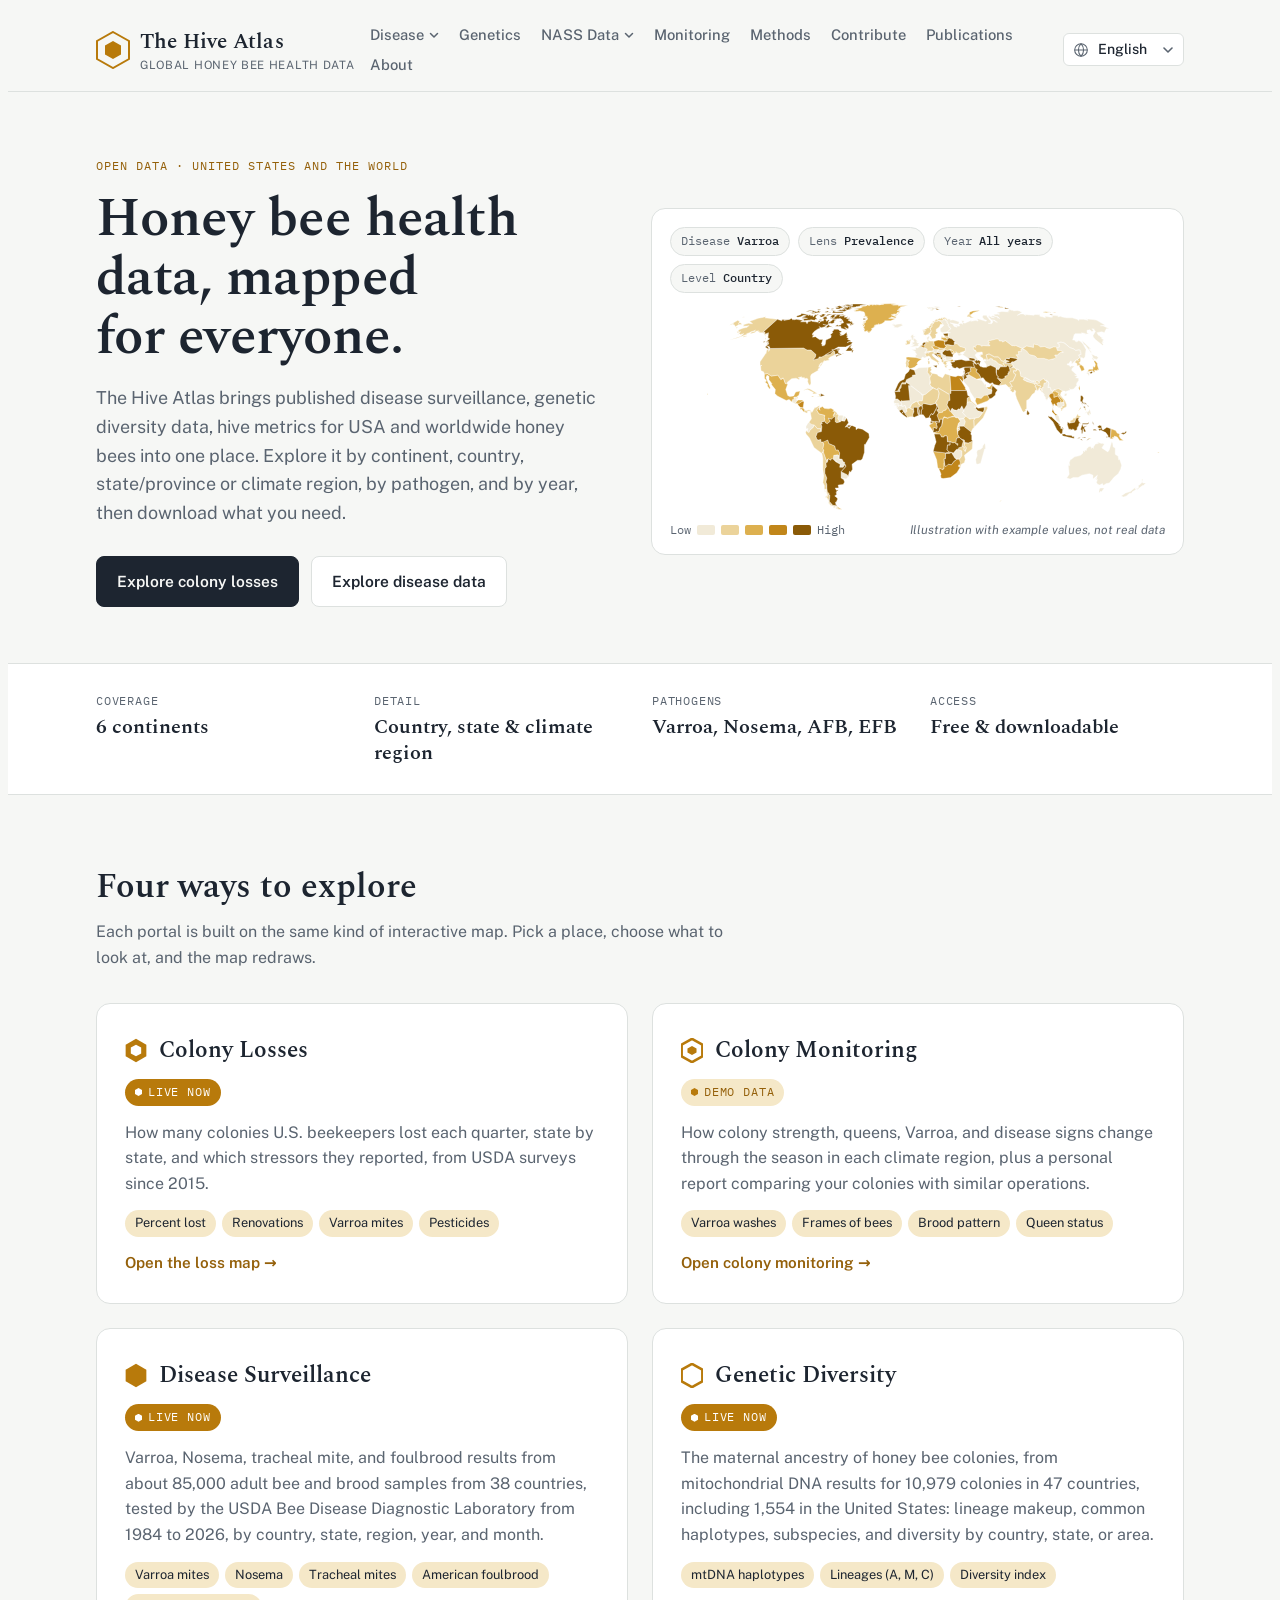
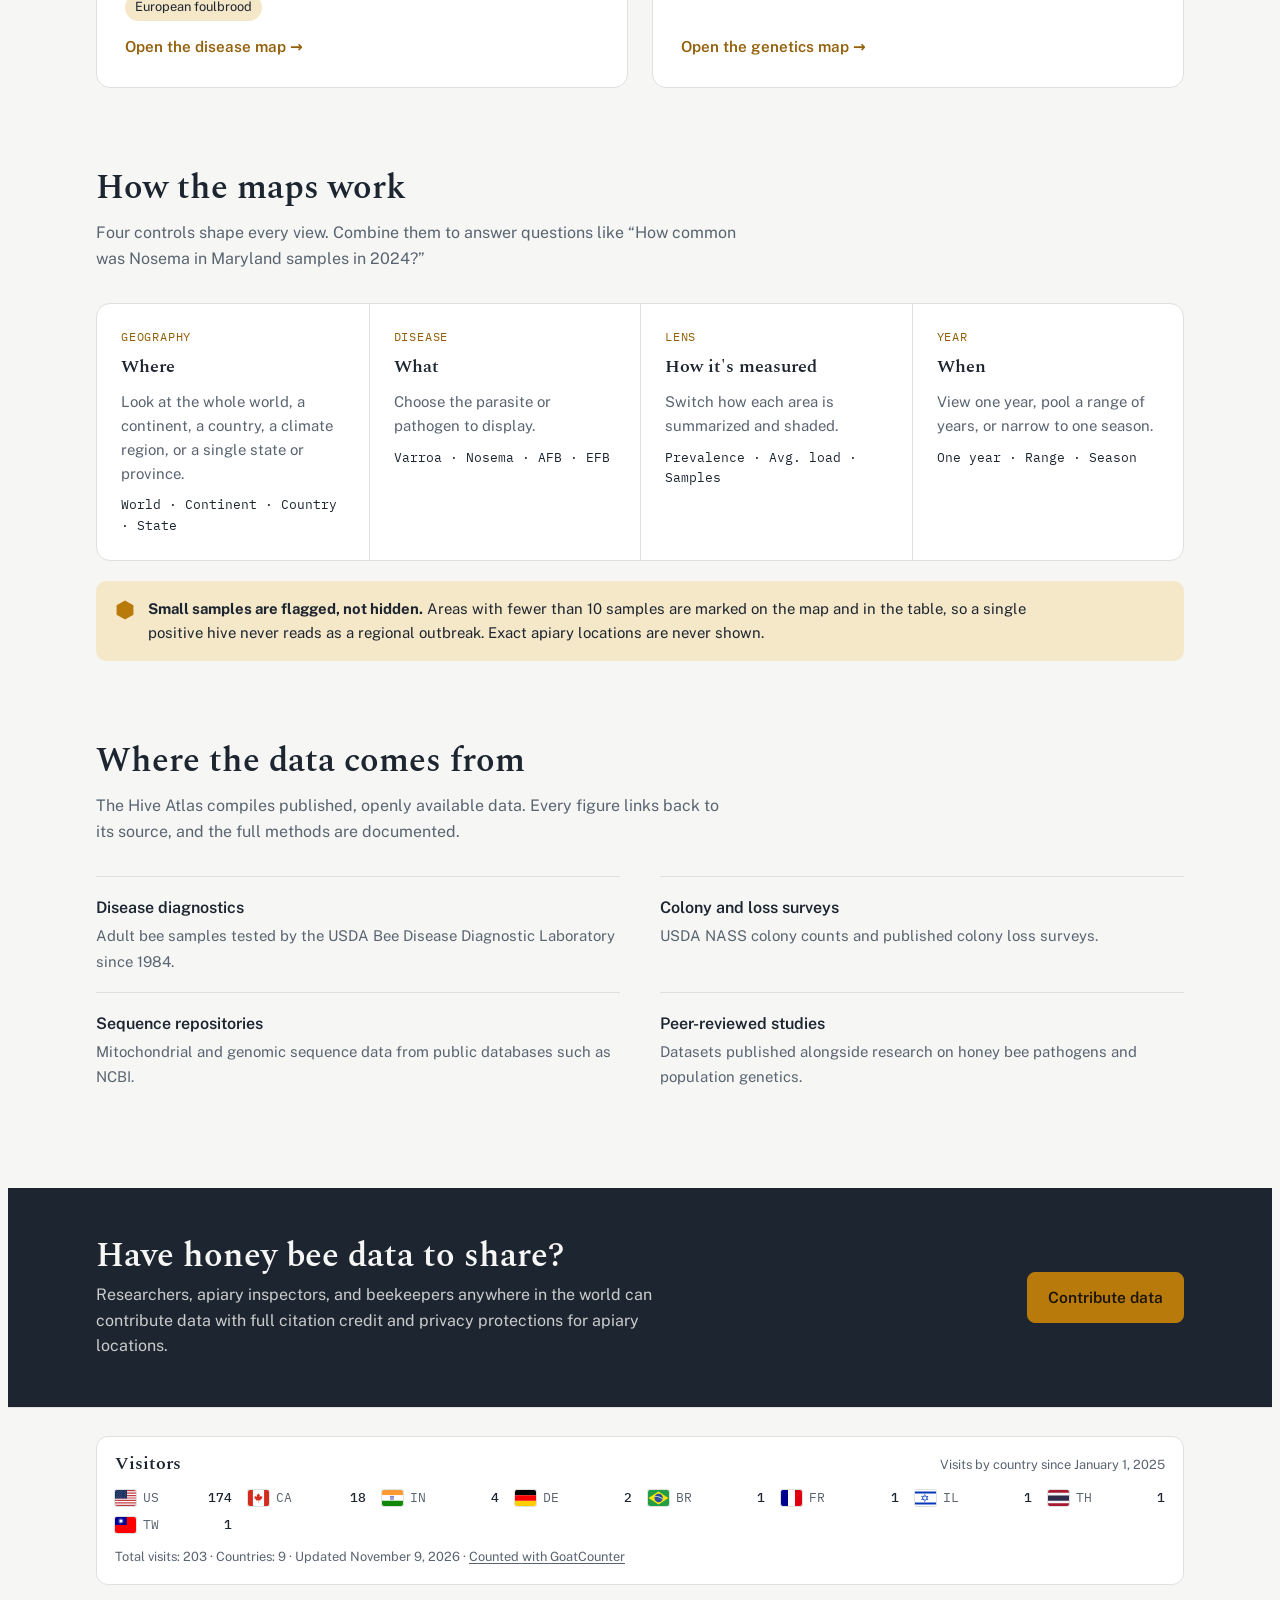
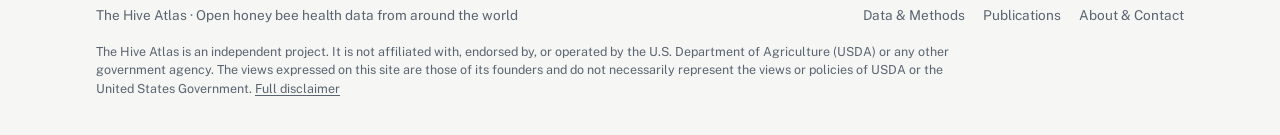
==== commit 0c36f49c: "Add files via upload" ====
--- a/index.html
+++ b/index.html
@@ -9,8 +9,8 @@
 <link rel="preconnect" href="https://fonts.googleapis.com">
 <link rel="preconnect" href="https://fonts.gstatic.com" crossorigin>
 <link rel="stylesheet" href="https://fonts.googleapis.com/css2?family=Spectral:wght@500;600&amp;family=Public+Sans:wght@400;500;600&amp;family=IBM+Plex+Mono:wght@400;500&amp;family=IBM+Plex+Sans+Arabic:wght@400;500;600&amp;display=swap">
-<link rel="stylesheet" href="css/style.css?v=20261105b">
-<script src="js/i18n.js?v=20261105b"></script>
+<link rel="stylesheet" href="css/style.css?v=20261109a">
+<script src="js/i18n.js?v=20261109b"></script>
 </head>
 <body>
 <header class="site-header">
@@ -27,7 +27,7 @@
     </a>
     <button class="menu-btn" id="menu-btn" aria-expanded="false" aria-controls="site-nav">Menu</button>
     <nav id="site-nav" aria-label="Main">
-      <ul><li class="nav-drop"><button type="button" class="nav-drop-btn" aria-expanded="false" aria-controls="nav-disease"><span>Disease</span><svg width="10" height="10" viewBox="0 0 10 10" aria-hidden="true"><path d="M1.5 3.5 5 7l3.5-3.5" fill="none" stroke="currentColor" stroke-width="1.5" stroke-linecap="round" stroke-linejoin="round"/></svg></button><ul class="nav-sub" id="nav-disease"><li><a href="disease.html">USDA-ARS Bee Disease Diagnostic Database</a></li><li><a href="disease-survey.html">The National Honey bee Survey Database</a></li></ul></li><li><a href="genetics.html">Genetics</a></li><li><a href="losses.html">Colony Losses</a></li><li><a href="monitoring.html">Monitoring</a></li><li><a href="methods.html">Methods</a></li><li><a href="contribute.html">Contribute</a></li><li><a href="publications.html">Publications</a></li><li><a href="about.html">About</a></li></ul>
+      <ul><li class="nav-drop"><button type="button" class="nav-drop-btn" aria-expanded="false" aria-controls="nav-disease"><span>Disease</span><svg width="10" height="10" viewBox="0 0 10 10" aria-hidden="true"><path d="M1.5 3.5 5 7l3.5-3.5" fill="none" stroke="currentColor" stroke-width="1.5" stroke-linecap="round" stroke-linejoin="round"/></svg></button><ul class="nav-sub" id="nav-disease"><li><a href="disease.html">USDA-ARS Bee Disease Diagnostic Database</a></li><li><a href="disease-survey.html">The National Honey bee Survey Database</a></li></ul></li><li><a href="genetics.html">Genetics</a></li><li class="nav-drop"><button type="button" class="nav-drop-btn" aria-expanded="false" aria-controls="nav-colonies"><span>NASS Data</span><svg width="10" height="10" viewBox="0 0 10 10" aria-hidden="true"><path d="M1.5 3.5 5 7l3.5-3.5" fill="none" stroke="currentColor" stroke-width="1.5" stroke-linecap="round" stroke-linejoin="round"/></svg></button><ul class="nav-sub" id="nav-colonies"><li><a href="losses.html">NASS Colony Losses</a></li><li><a href="honey-production.html">NASS Honey Production</a></li></ul></li><li><a href="monitoring.html">Monitoring</a></li><li><a href="methods.html">Methods</a></li><li><a href="contribute.html">Contribute</a></li><li><a href="publications.html">Publications</a></li><li><a href="about.html">About</a></li></ul>
     </nav>
   </div>
 </header>
--- a/css/style.css
+++ b/css/style.css
@@ -792,3 +792,8 @@
 .visitors-foot { margin-top: 12px; }
 .visitors-foot a { color: inherit; text-decoration: underline; text-underline-offset: 2px; }
 @media (max-width: 480px) { .visitors-grid { grid-template-columns: repeat(auto-fill, minmax(92px, 1fr)); gap: 6px 12px; } }
+
+/* Honey Production: download buttons under the table */
+.lx-export { display: flex; flex-wrap: wrap; align-items: center; gap: 8px 10px; }
+.lx-export .lx-lab { margin-inline-end: 4px; }
+.lx-export .btn { cursor: pointer; font-family: var(--font-body); padding: 8px 14px; font-size: 0.88rem; }
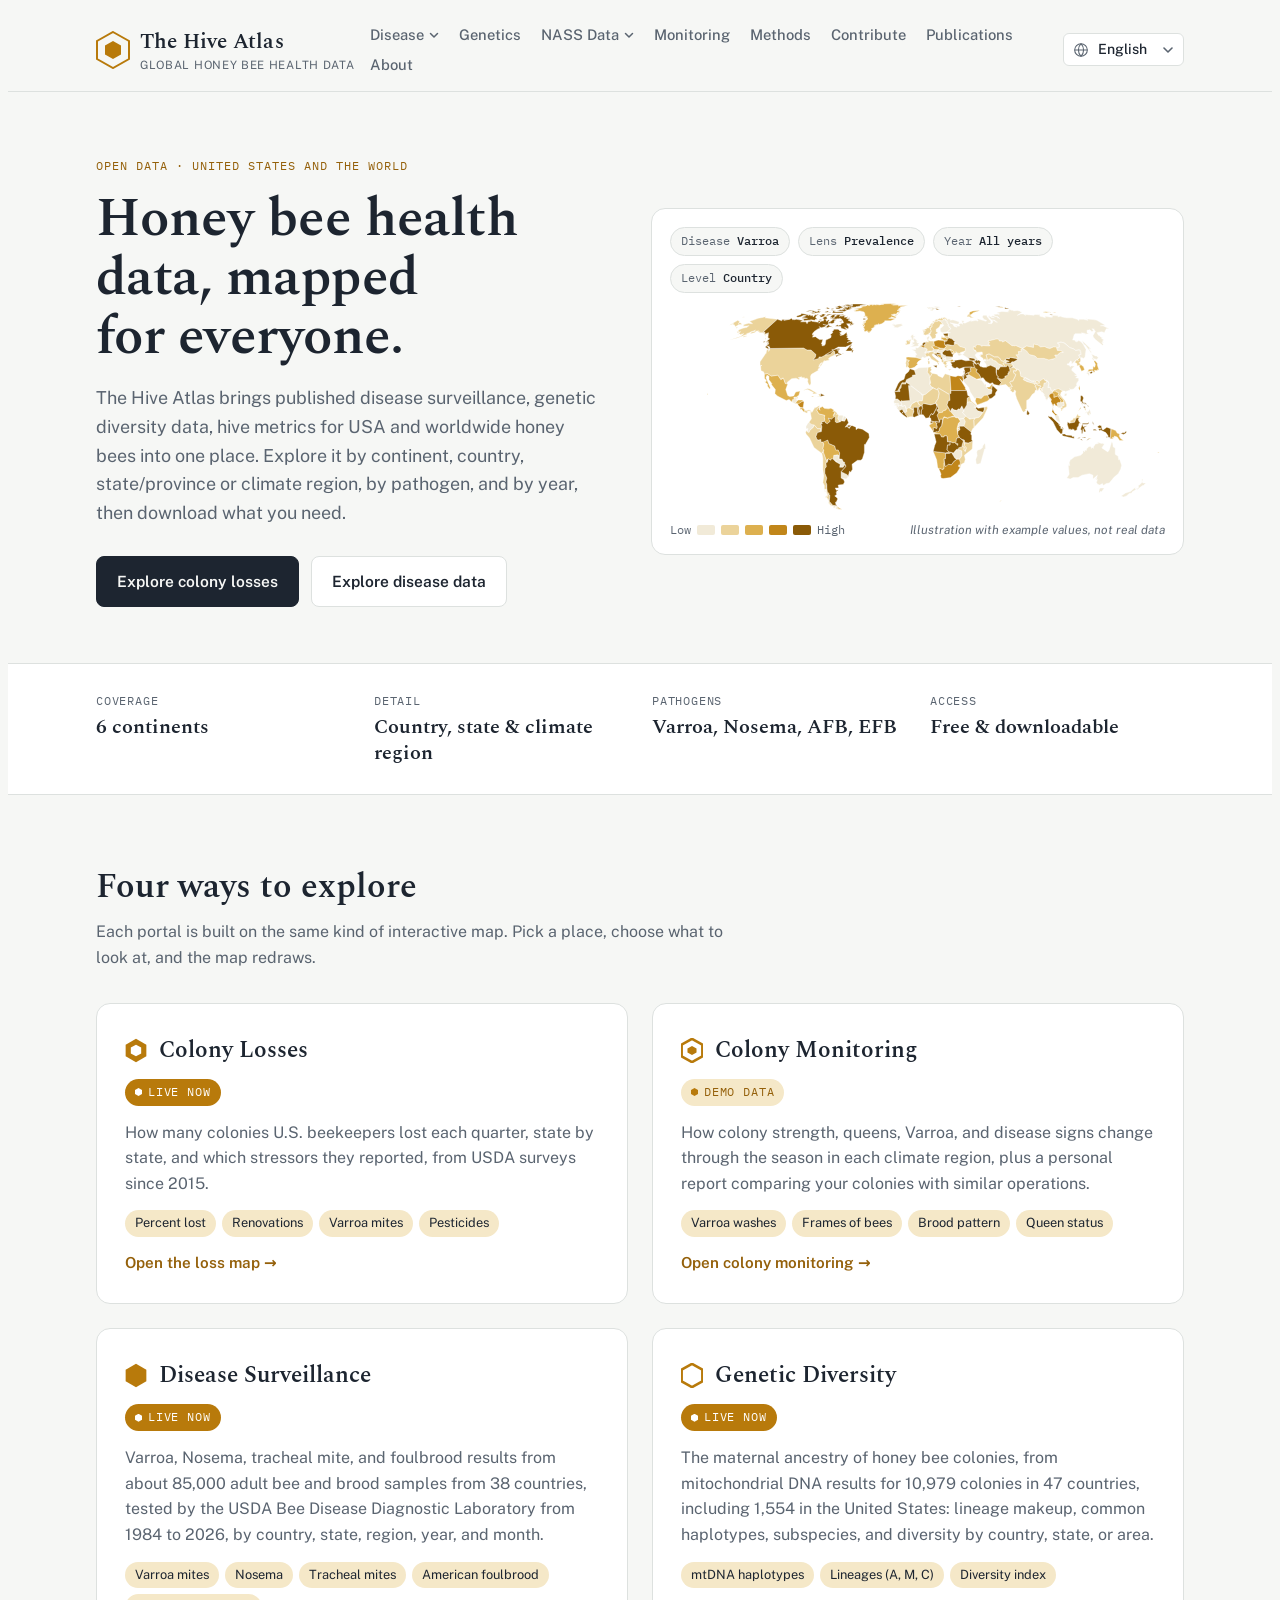
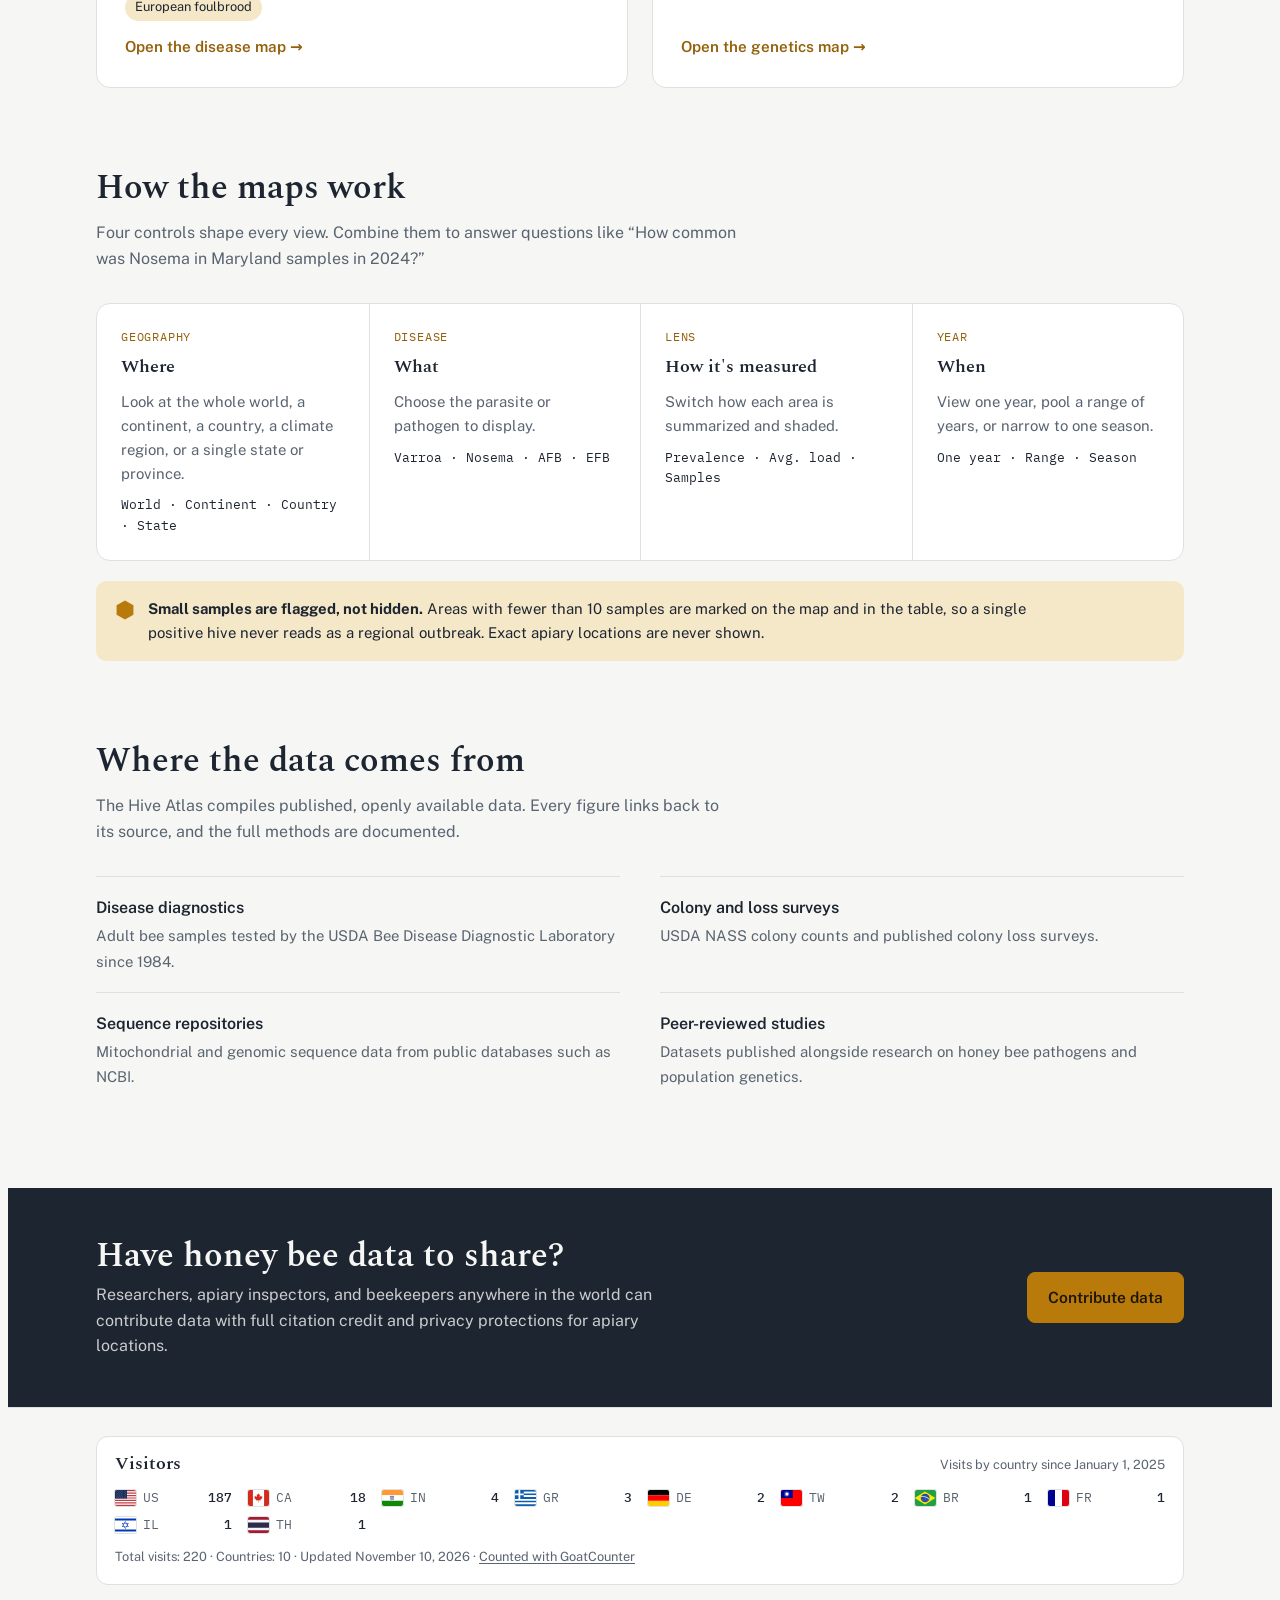
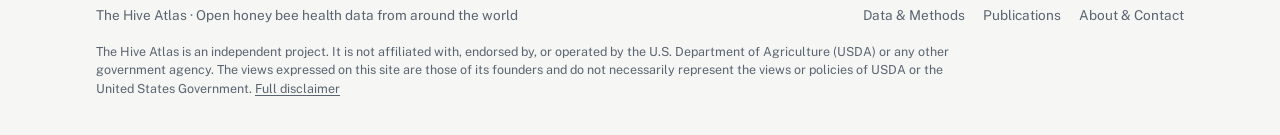
==== commit 796bf04f: "Colony Losses: add CSV downloads like the other maps - Download row under the table: this table (for" ====
--- a/index.html
+++ b/index.html
@@ -10,7 +10,7 @@
 <link rel="preconnect" href="https://fonts.gstatic.com" crossorigin>
 <link rel="stylesheet" href="https://fonts.googleapis.com/css2?family=Spectral:wght@500;600&amp;family=Public+Sans:wght@400;500;600&amp;family=IBM+Plex+Mono:wght@400;500&amp;family=IBM+Plex+Sans+Arabic:wght@400;500;600&amp;display=swap">
 <link rel="stylesheet" href="css/style.css?v=20261109a">
-<script src="js/i18n.js?v=20261109b"></script>
+<script src="js/i18n.js?v=20261110a"></script>
 </head>
 <body>
 <header class="site-header">
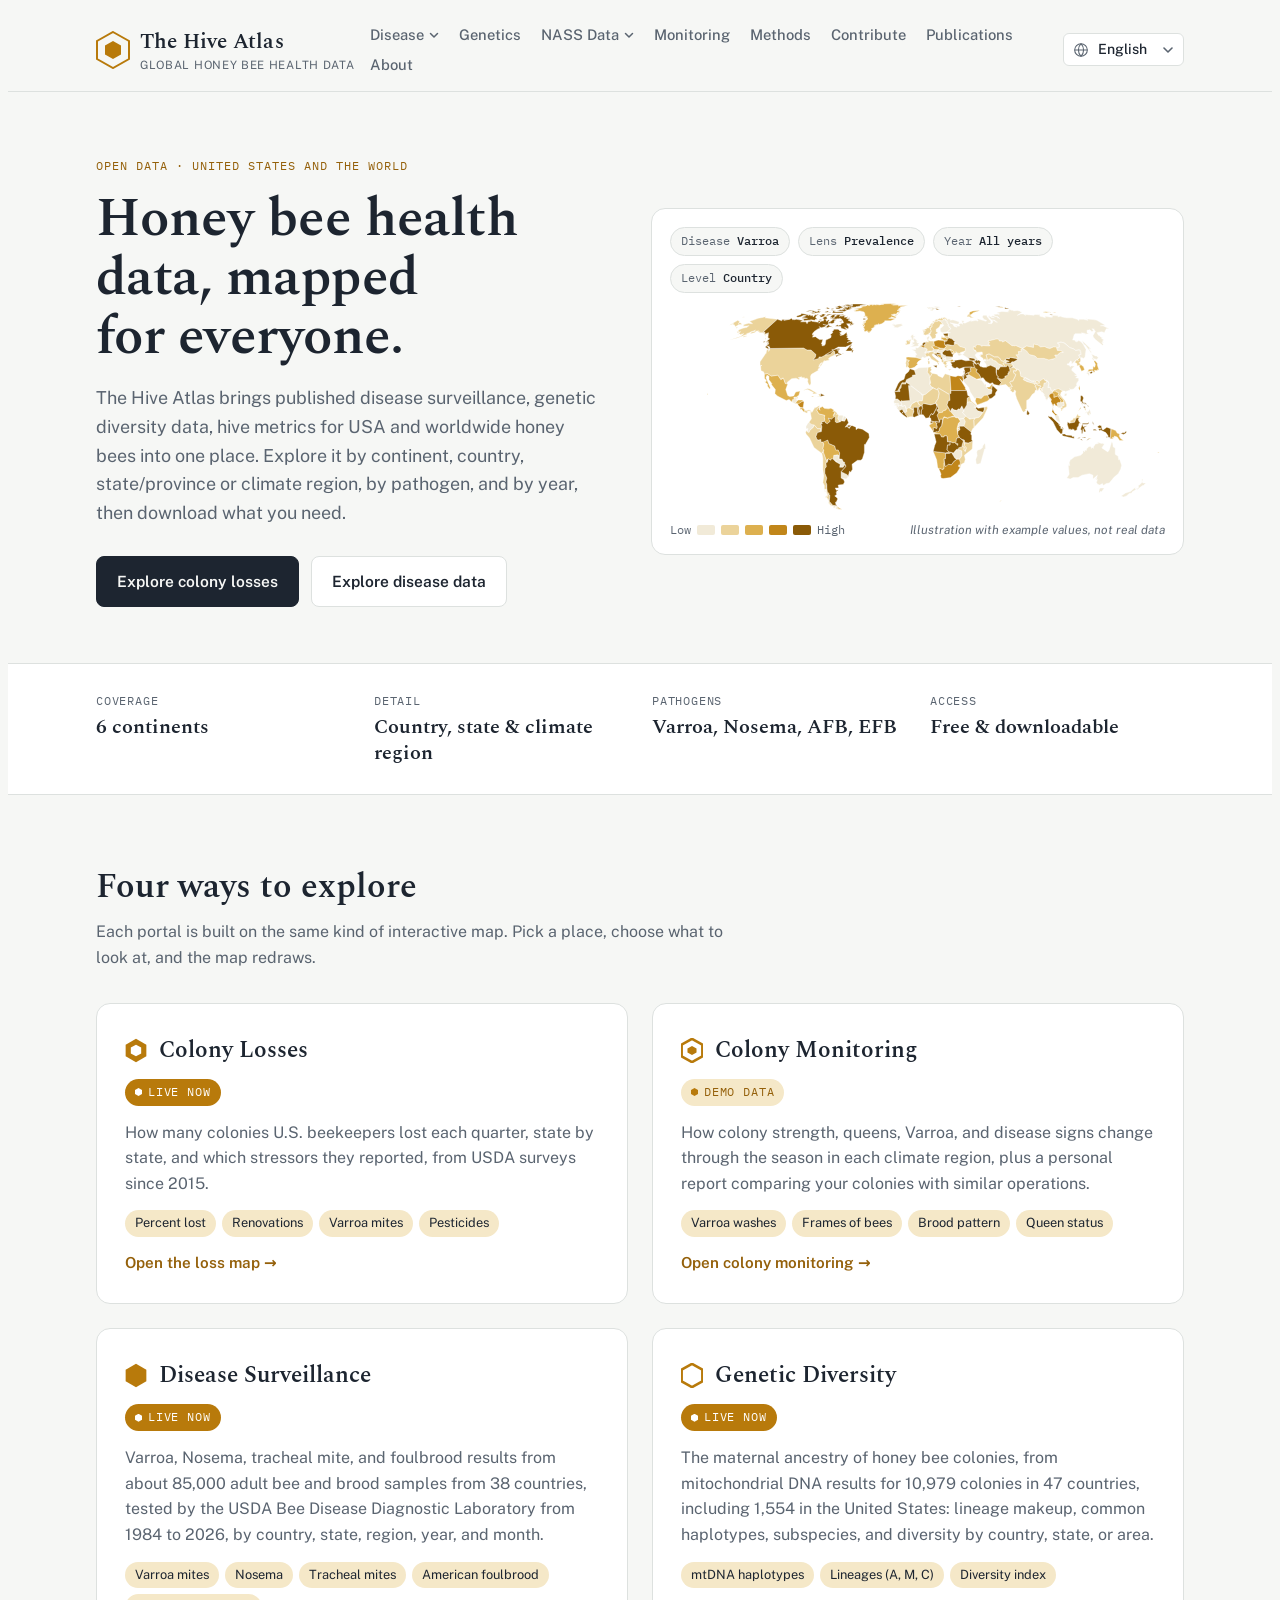
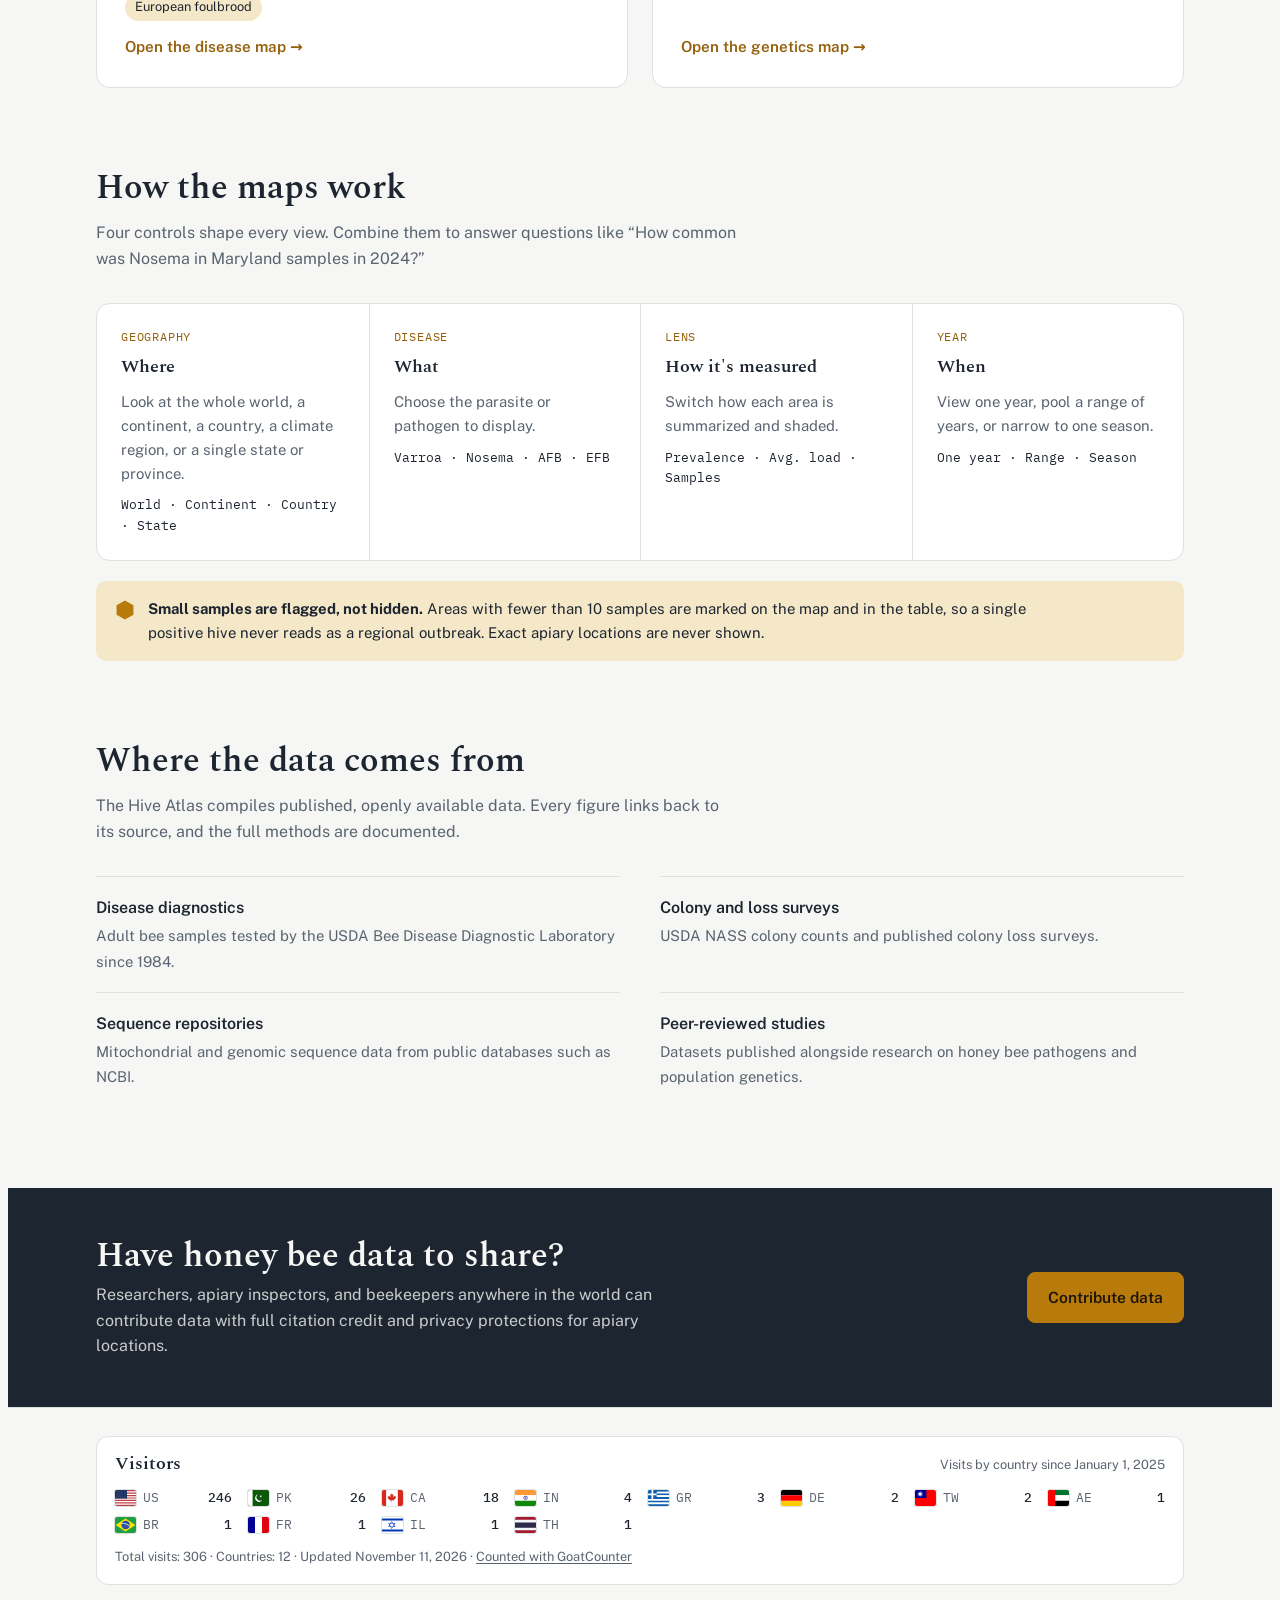
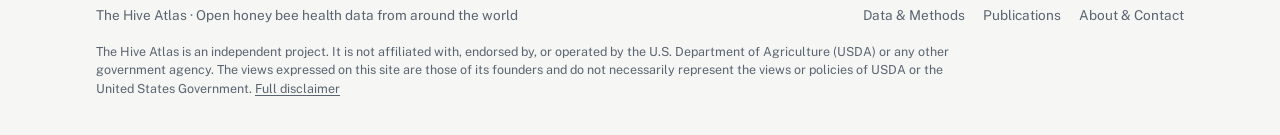
==== commit 6d0e4821: "Disease menu: USDA-APHIS National Honey bee Survey Database; title-case headings - The second Diseas" ====
--- a/index.html
+++ b/index.html
@@ -27,7 +27,7 @@
     </a>
     <button class="menu-btn" id="menu-btn" aria-expanded="false" aria-controls="site-nav">Menu</button>
     <nav id="site-nav" aria-label="Main">
-      <ul><li class="nav-drop"><button type="button" class="nav-drop-btn" aria-expanded="false" aria-controls="nav-disease"><span>Disease</span><svg width="10" height="10" viewBox="0 0 10 10" aria-hidden="true"><path d="M1.5 3.5 5 7l3.5-3.5" fill="none" stroke="currentColor" stroke-width="1.5" stroke-linecap="round" stroke-linejoin="round"/></svg></button><ul class="nav-sub" id="nav-disease"><li><a href="disease.html">USDA-ARS Bee Disease Diagnostic Database</a></li><li><a href="disease-survey.html">The National Honey bee Survey Database</a></li></ul></li><li><a href="genetics.html">Genetics</a></li><li class="nav-drop"><button type="button" class="nav-drop-btn" aria-expanded="false" aria-controls="nav-colonies"><span>NASS Data</span><svg width="10" height="10" viewBox="0 0 10 10" aria-hidden="true"><path d="M1.5 3.5 5 7l3.5-3.5" fill="none" stroke="currentColor" stroke-width="1.5" stroke-linecap="round" stroke-linejoin="round"/></svg></button><ul class="nav-sub" id="nav-colonies"><li><a href="losses.html">NASS Colony Losses</a></li><li><a href="honey-production.html">NASS Honey Production</a></li></ul></li><li><a href="monitoring.html">Monitoring</a></li><li><a href="methods.html">Methods</a></li><li><a href="contribute.html">Contribute</a></li><li><a href="publications.html">Publications</a></li><li><a href="about.html">About</a></li></ul>
+      <ul><li class="nav-drop"><button type="button" class="nav-drop-btn" aria-expanded="false" aria-controls="nav-disease"><span>Disease</span><svg width="10" height="10" viewBox="0 0 10 10" aria-hidden="true"><path d="M1.5 3.5 5 7l3.5-3.5" fill="none" stroke="currentColor" stroke-width="1.5" stroke-linecap="round" stroke-linejoin="round"/></svg></button><ul class="nav-sub" id="nav-disease"><li><a href="disease.html">USDA-ARS Bee Disease Diagnostic Database</a></li><li><a href="disease-survey.html">USDA-APHIS National Honey bee Survey Database</a></li></ul></li><li><a href="genetics.html">Genetics</a></li><li class="nav-drop"><button type="button" class="nav-drop-btn" aria-expanded="false" aria-controls="nav-colonies"><span>NASS Data</span><svg width="10" height="10" viewBox="0 0 10 10" aria-hidden="true"><path d="M1.5 3.5 5 7l3.5-3.5" fill="none" stroke="currentColor" stroke-width="1.5" stroke-linecap="round" stroke-linejoin="round"/></svg></button><ul class="nav-sub" id="nav-colonies"><li><a href="losses.html">NASS Colony Losses</a></li><li><a href="honey-production.html">NASS Honey Production</a></li></ul></li><li><a href="monitoring.html">Monitoring</a></li><li><a href="methods.html">Methods</a></li><li><a href="contribute.html">Contribute</a></li><li><a href="publications.html">Publications</a></li><li><a href="about.html">About</a></li></ul>
     </nav>
   </div>
 </header>
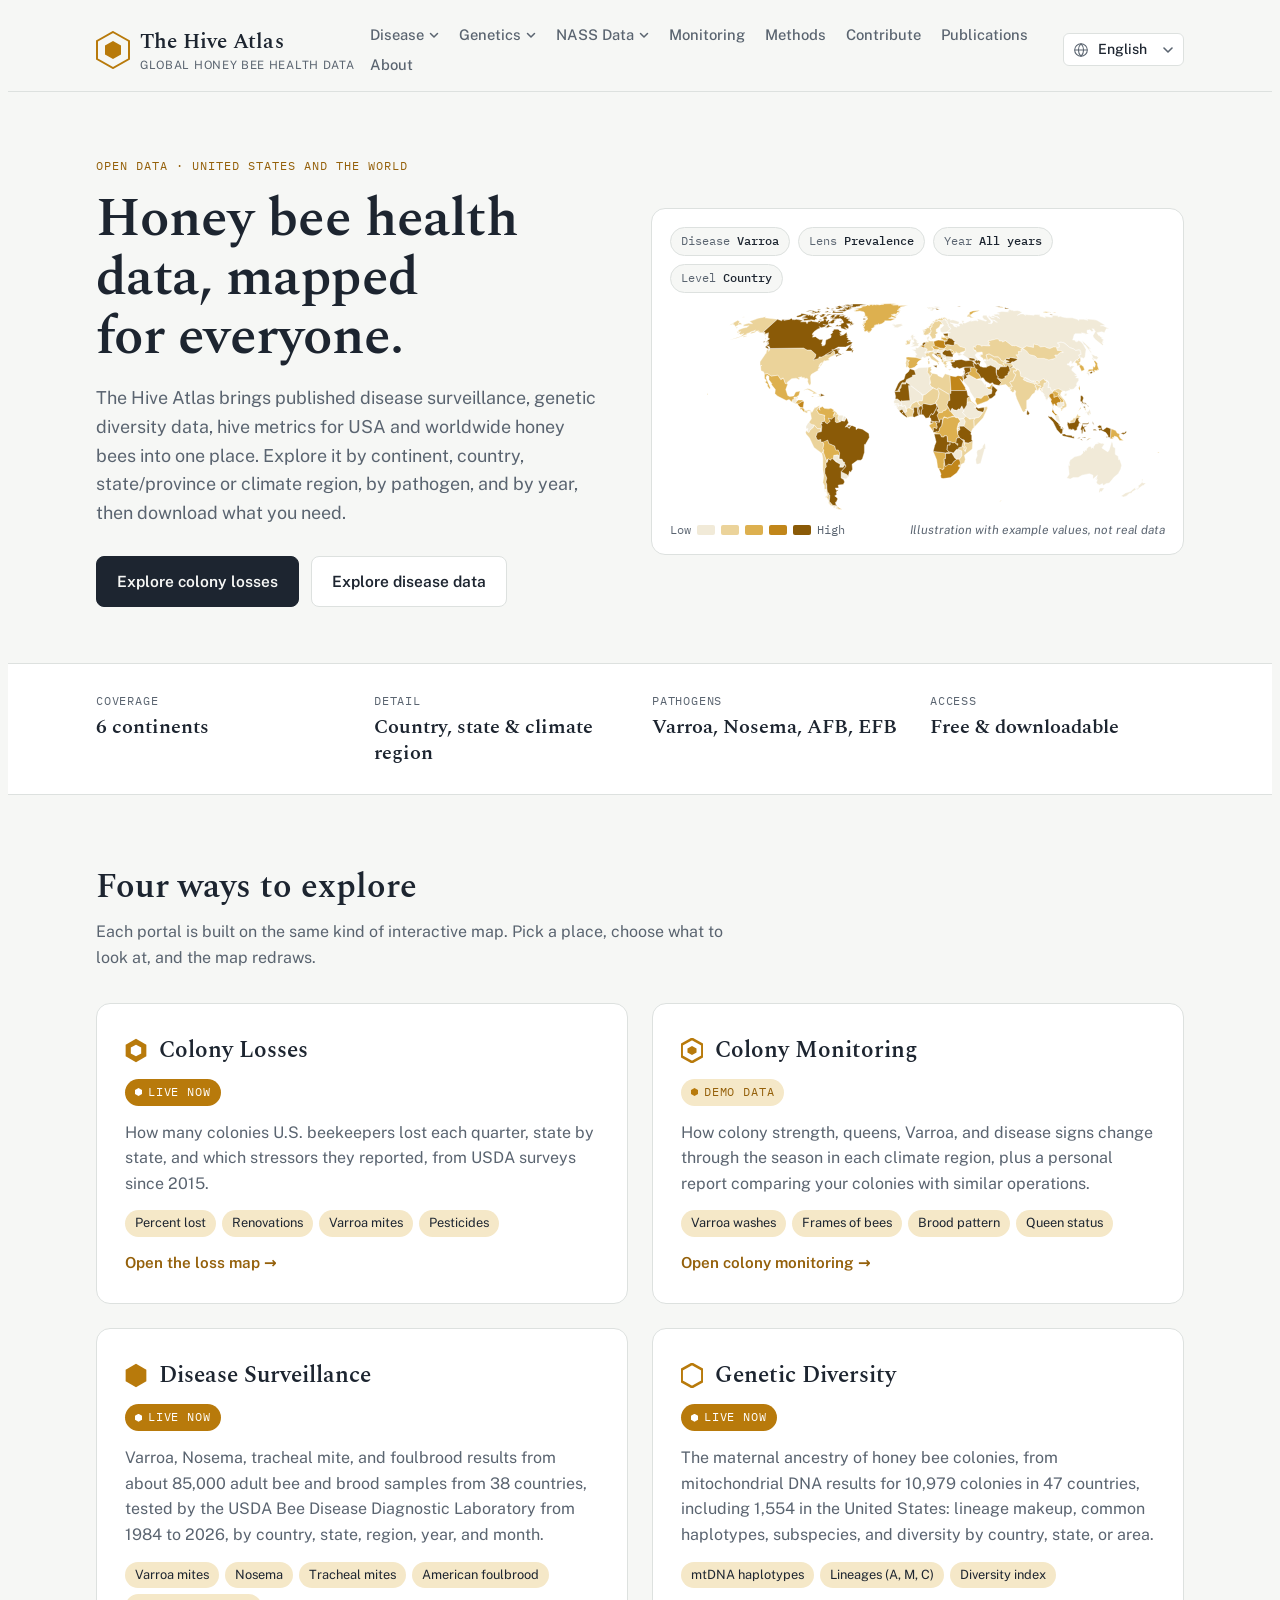
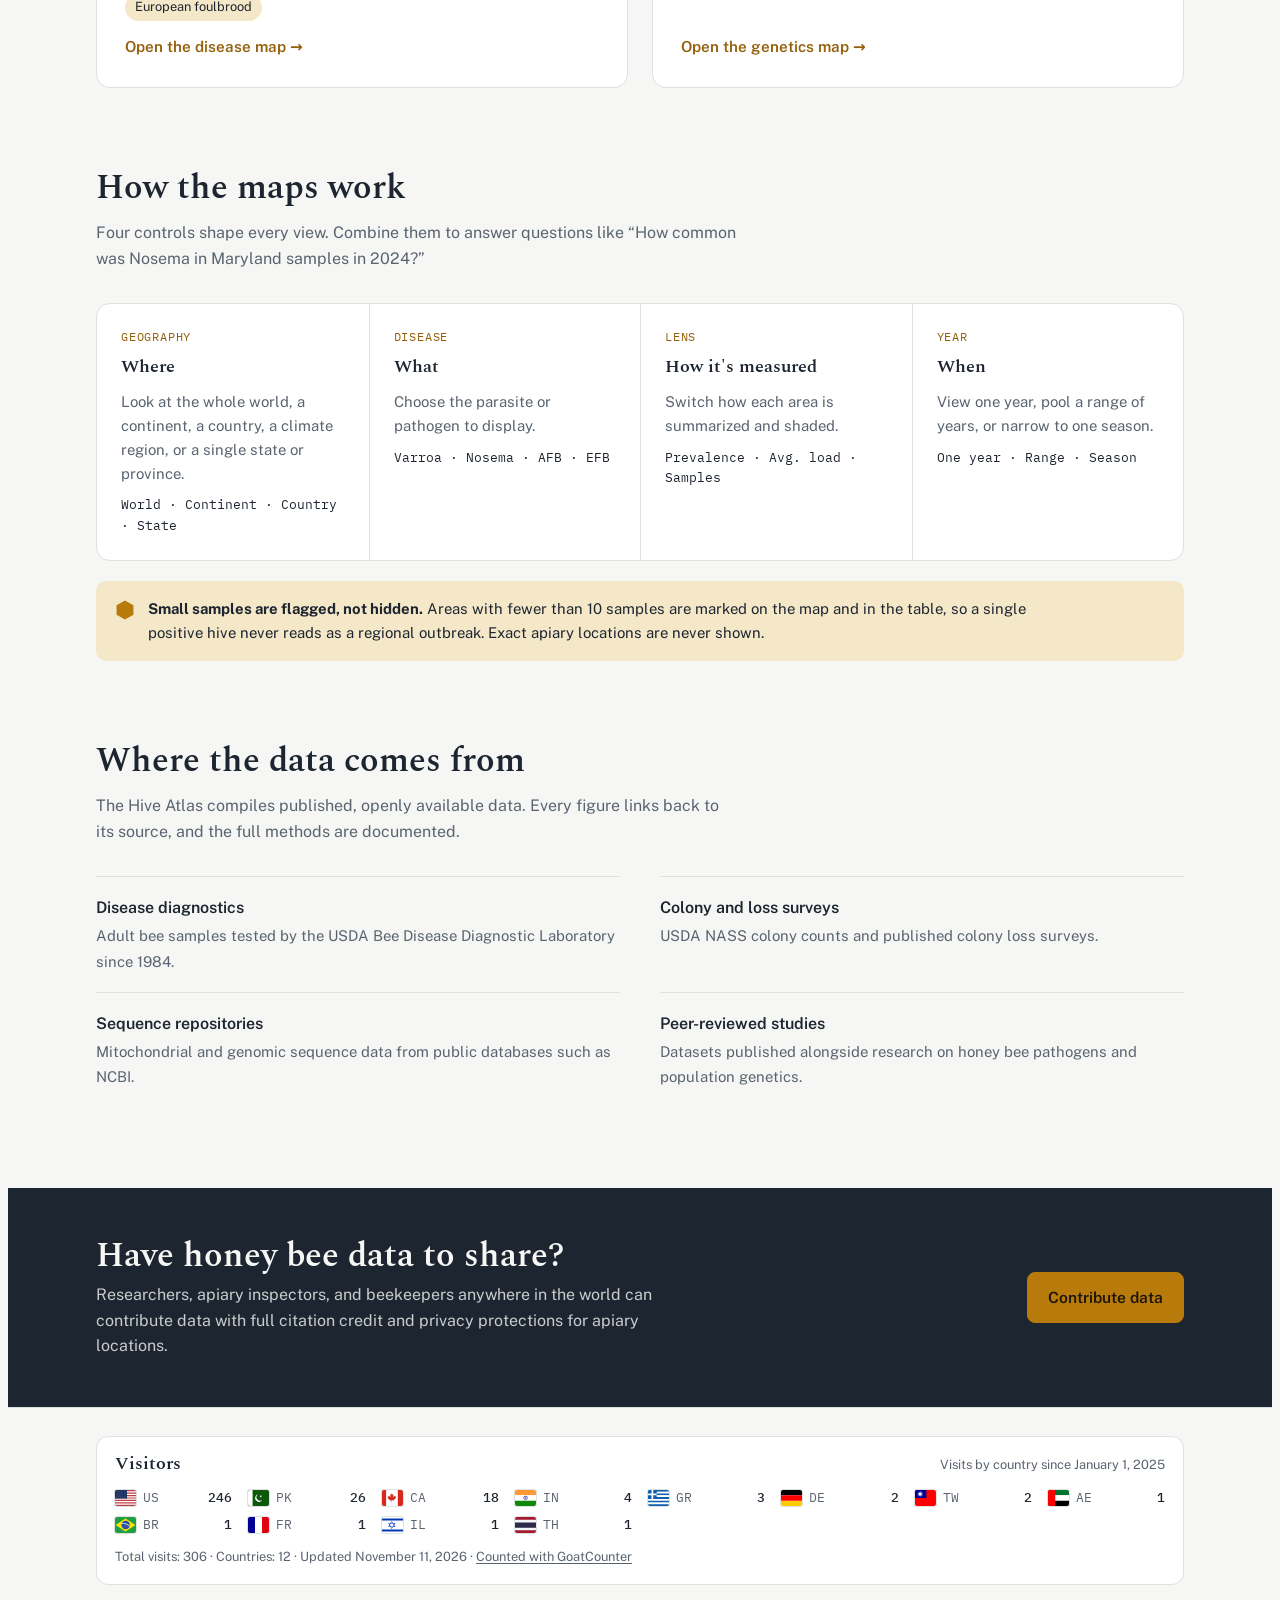
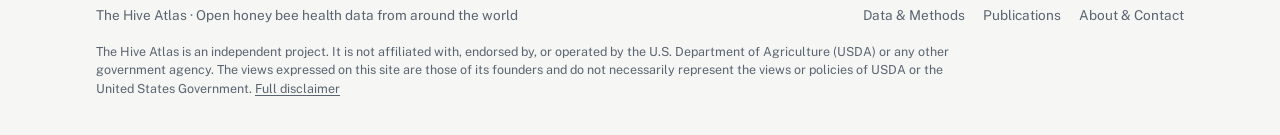
==== commit 60e83507: "Genetics menu: mtDNA Data and Genomic Data; title-case Genetics headings - Genetics in the site menu" ====
--- a/index.html
+++ b/index.html
@@ -27,7 +27,7 @@
     </a>
     <button class="menu-btn" id="menu-btn" aria-expanded="false" aria-controls="site-nav">Menu</button>
     <nav id="site-nav" aria-label="Main">
-      <ul><li class="nav-drop"><button type="button" class="nav-drop-btn" aria-expanded="false" aria-controls="nav-disease"><span>Disease</span><svg width="10" height="10" viewBox="0 0 10 10" aria-hidden="true"><path d="M1.5 3.5 5 7l3.5-3.5" fill="none" stroke="currentColor" stroke-width="1.5" stroke-linecap="round" stroke-linejoin="round"/></svg></button><ul class="nav-sub" id="nav-disease"><li><a href="disease.html">USDA-ARS Bee Disease Diagnostic Database</a></li><li><a href="disease-survey.html">USDA-APHIS National Honey bee Survey Database</a></li></ul></li><li><a href="genetics.html">Genetics</a></li><li class="nav-drop"><button type="button" class="nav-drop-btn" aria-expanded="false" aria-controls="nav-colonies"><span>NASS Data</span><svg width="10" height="10" viewBox="0 0 10 10" aria-hidden="true"><path d="M1.5 3.5 5 7l3.5-3.5" fill="none" stroke="currentColor" stroke-width="1.5" stroke-linecap="round" stroke-linejoin="round"/></svg></button><ul class="nav-sub" id="nav-colonies"><li><a href="losses.html">NASS Colony Losses</a></li><li><a href="honey-production.html">NASS Honey Production</a></li></ul></li><li><a href="monitoring.html">Monitoring</a></li><li><a href="methods.html">Methods</a></li><li><a href="contribute.html">Contribute</a></li><li><a href="publications.html">Publications</a></li><li><a href="about.html">About</a></li></ul>
+      <ul><li class="nav-drop"><button type="button" class="nav-drop-btn" aria-expanded="false" aria-controls="nav-disease"><span>Disease</span><svg width="10" height="10" viewBox="0 0 10 10" aria-hidden="true"><path d="M1.5 3.5 5 7l3.5-3.5" fill="none" stroke="currentColor" stroke-width="1.5" stroke-linecap="round" stroke-linejoin="round"/></svg></button><ul class="nav-sub" id="nav-disease"><li><a href="disease.html">USDA-ARS Bee Disease Diagnostic Database</a></li><li><a href="disease-survey.html">USDA-APHIS National Honey bee Survey Database</a></li></ul></li><li class="nav-drop"><button type="button" class="nav-drop-btn" aria-expanded="false" aria-controls="nav-genetics"><span>Genetics</span><svg width="10" height="10" viewBox="0 0 10 10" aria-hidden="true"><path d="M1.5 3.5 5 7l3.5-3.5" fill="none" stroke="currentColor" stroke-width="1.5" stroke-linecap="round" stroke-linejoin="round"/></svg></button><ul class="nav-sub" id="nav-genetics"><li><a href="genetics.html">mtDNA Data</a></li><li><a href="genetics-genomic.html">Genomic Data</a></li></ul></li><li class="nav-drop"><button type="button" class="nav-drop-btn" aria-expanded="false" aria-controls="nav-colonies"><span>NASS Data</span><svg width="10" height="10" viewBox="0 0 10 10" aria-hidden="true"><path d="M1.5 3.5 5 7l3.5-3.5" fill="none" stroke="currentColor" stroke-width="1.5" stroke-linecap="round" stroke-linejoin="round"/></svg></button><ul class="nav-sub" id="nav-colonies"><li><a href="losses.html">NASS Colony Losses</a></li><li><a href="honey-production.html">NASS Honey Production</a></li></ul></li><li><a href="monitoring.html">Monitoring</a></li><li><a href="methods.html">Methods</a></li><li><a href="contribute.html">Contribute</a></li><li><a href="publications.html">Publications</a></li><li><a href="about.html">About</a></li></ul>
     </nav>
   </div>
 </header>
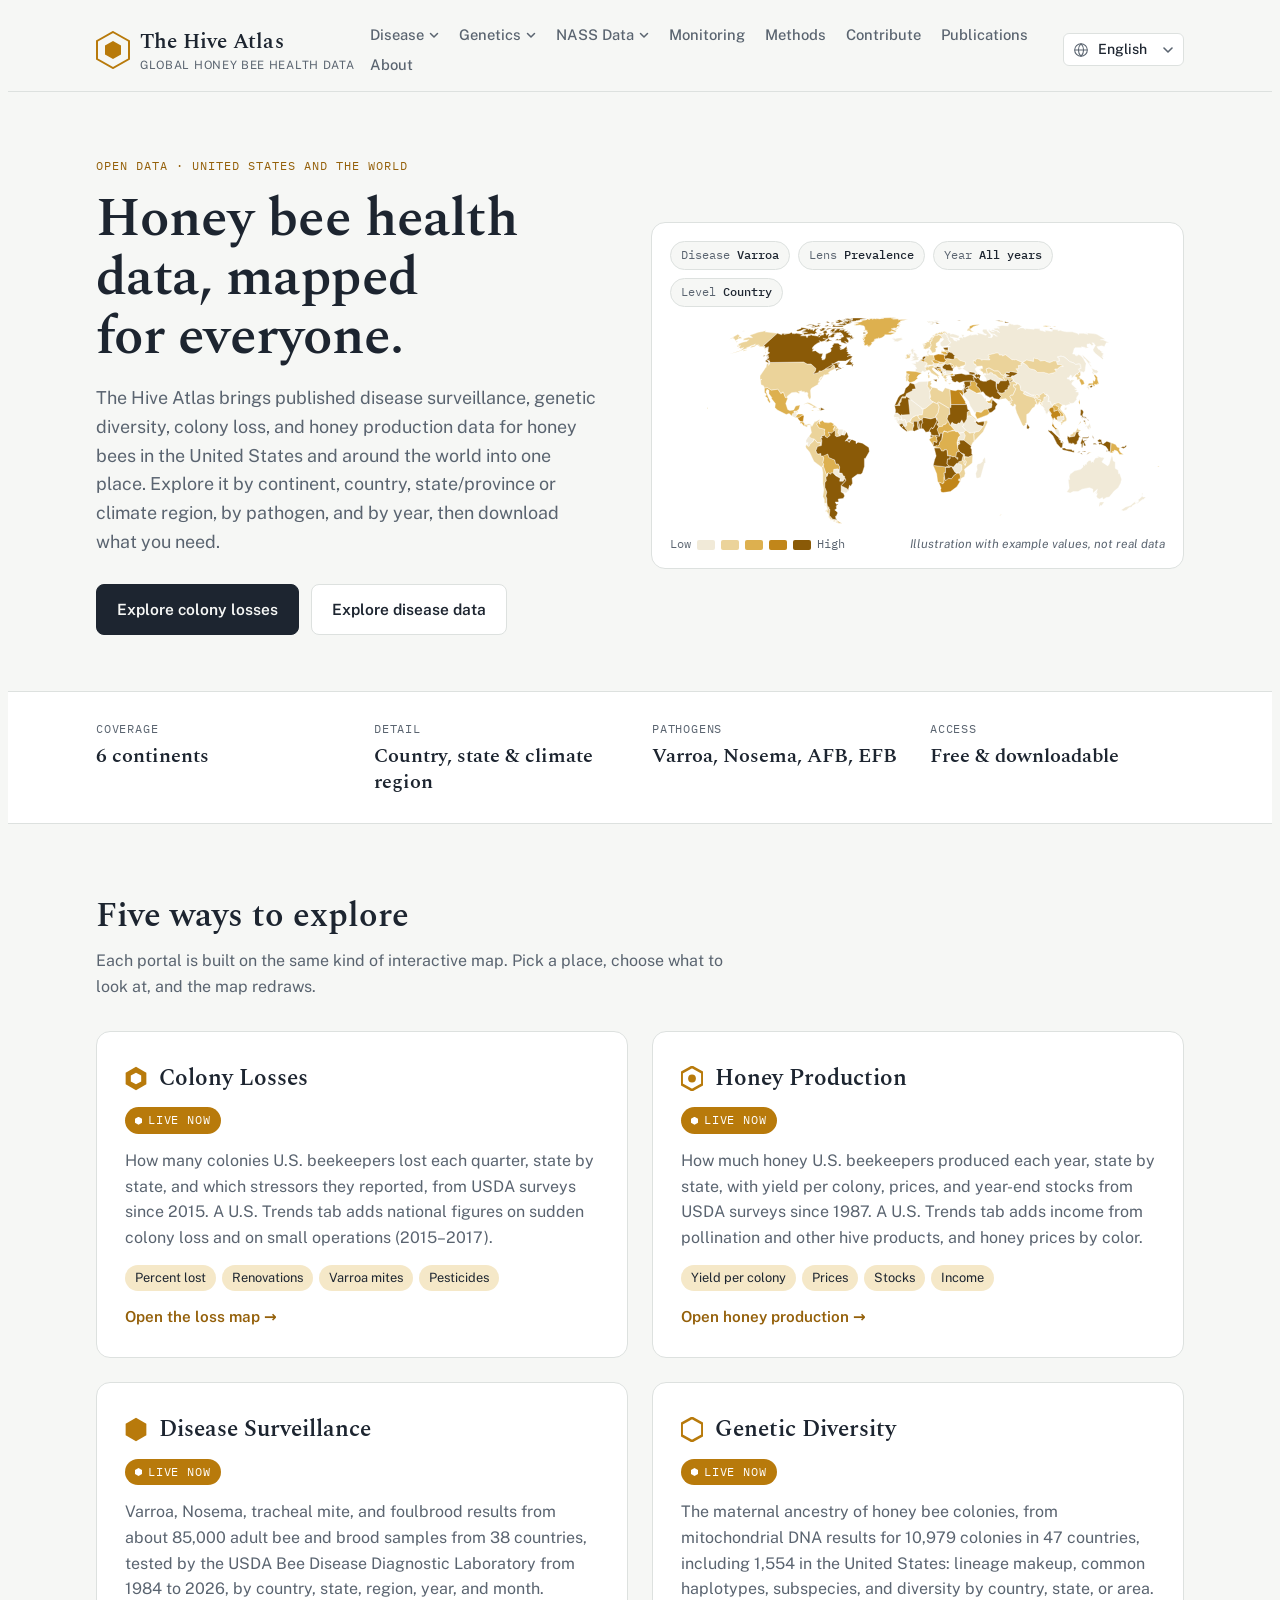
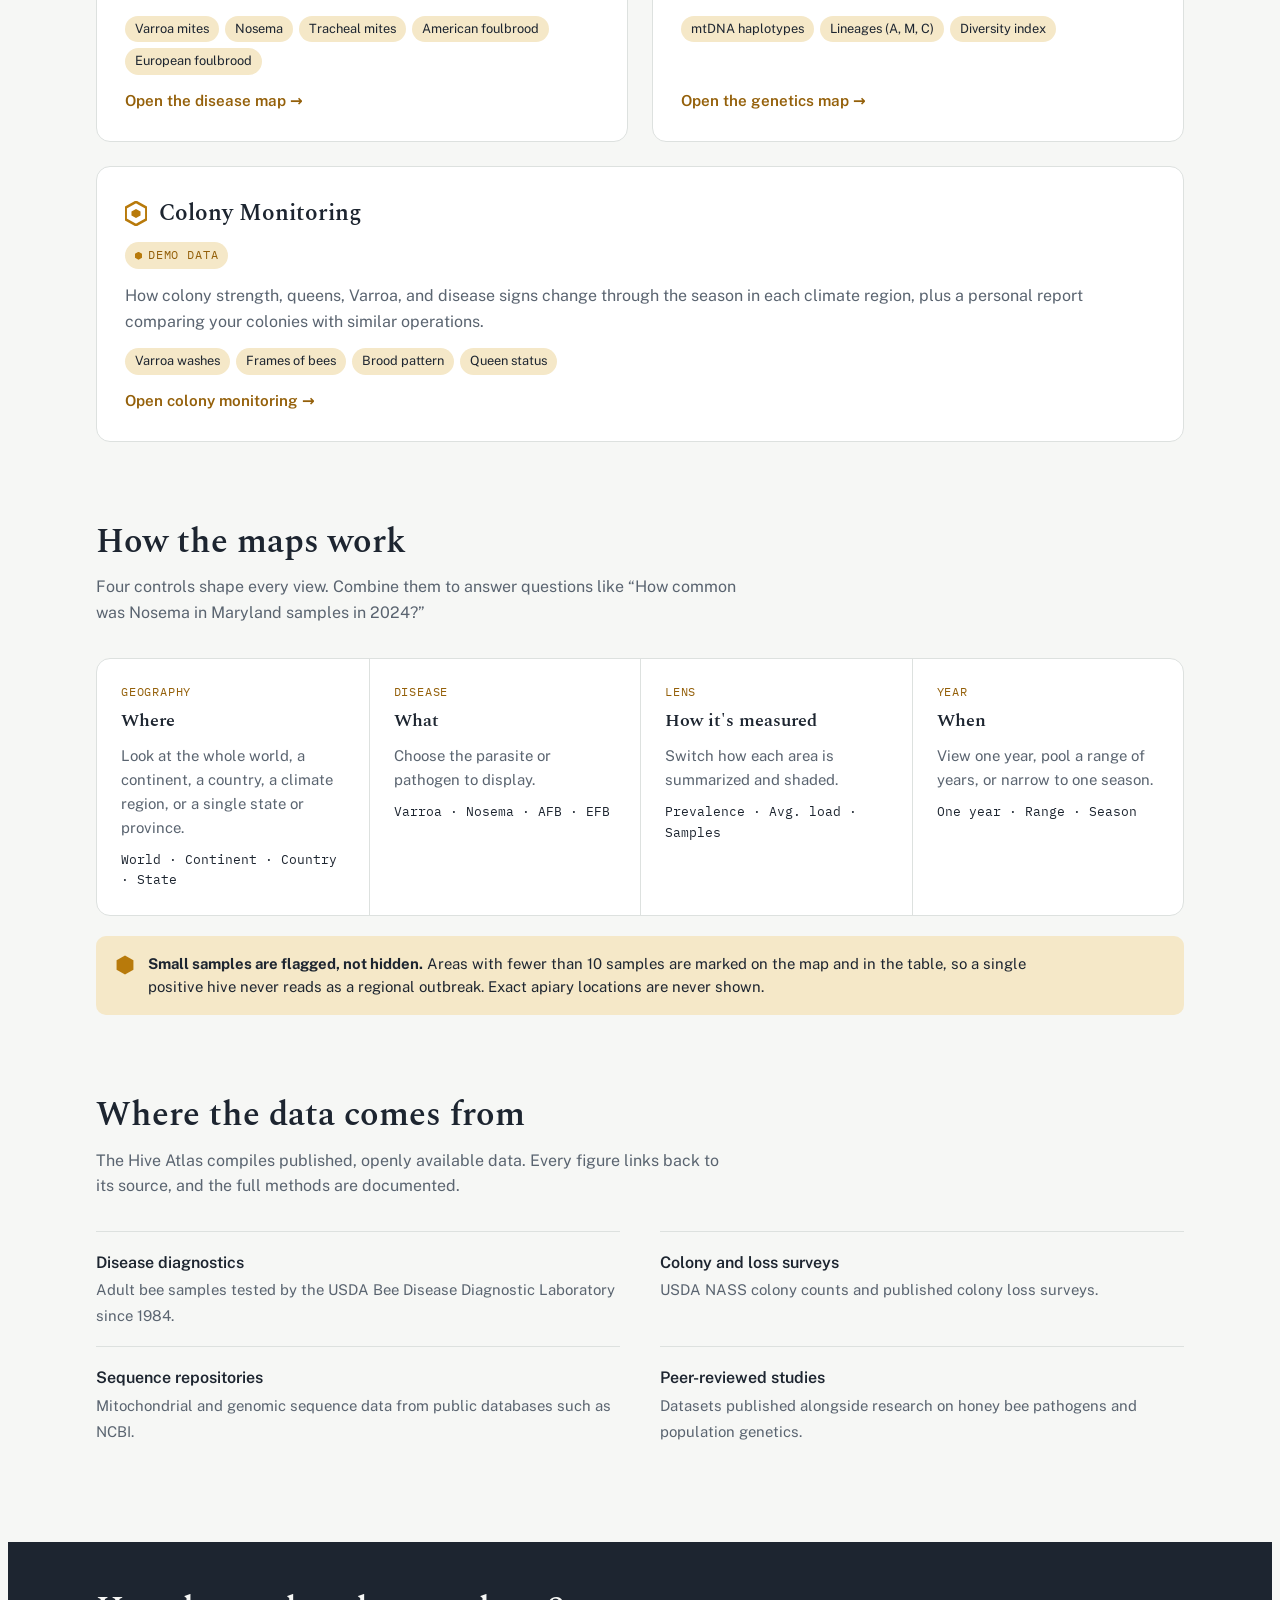
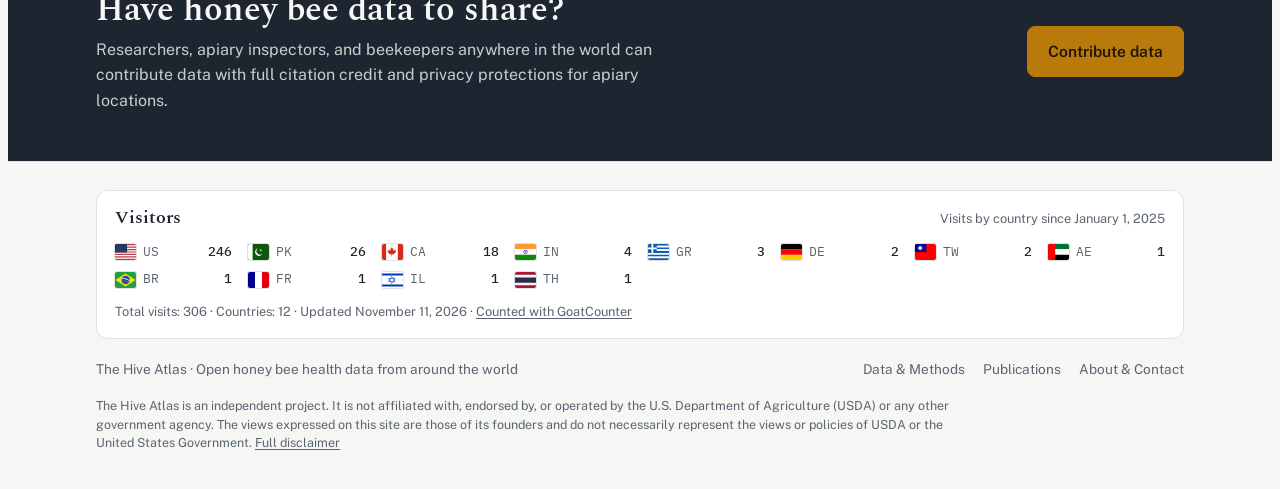
==== commit a37b23bc: "Homepage: add Honey Production card, mention U.S. Trends, fix opening paragraph - Opening paragraph " ====
--- a/index.html
+++ b/index.html
@@ -9,7 +9,7 @@
 <link rel="preconnect" href="https://fonts.googleapis.com">
 <link rel="preconnect" href="https://fonts.gstatic.com" crossorigin>
 <link rel="stylesheet" href="https://fonts.googleapis.com/css2?family=Spectral:wght@500;600&amp;family=Public+Sans:wght@400;500;600&amp;family=IBM+Plex+Mono:wght@400;500&amp;family=IBM+Plex+Sans+Arabic:wght@400;500;600&amp;display=swap">
-<link rel="stylesheet" href="css/style.css?v=20261109a">
+<link rel="stylesheet" href="css/style.css?v=20261111a">
 <script src="js/i18n.js?v=20261110a"></script>
 </head>
 <body>
@@ -38,7 +38,7 @@
       <div>
         <p class="eyebrow">Open data · United States and the world</p>
         <h1>Honey bee health data, mapped for everyone.</h1>
-        <p class="lede">The Hive Atlas brings published disease surveillance, genetic diversity data, hive metrics for USA and worldwide honey bees into one place. Explore it by continent, country, state/province or climate region, by pathogen, and by year, then download what you need.</p>
+        <p class="lede">The Hive Atlas brings published disease surveillance, genetic diversity, colony loss, and honey production data for honey bees in the United States and around the world into one place. Explore it by continent, country, state/province or climate region, by pathogen, and by year, then download what you need.</p>
         <div class="actions">
           <a class="btn primary" href="losses.html">Explore colony losses</a>
           <a class="btn" href="disease.html">Explore disease data</a>
@@ -76,7 +76,7 @@
 
   <section class="block" id="explore">
     <div class="wrap">
-      <h2>Four ways to explore</h2>
+      <h2>Five ways to explore</h2>
       <p class="section-intro">Each portal is built on the same kind of interactive map. Pick a place, choose what to look at, and the map redraws.</p>
       <div class="portals">
         <a class="portal" href="losses.html">
@@ -85,9 +85,39 @@
             Colony Losses
           </h3>
           <span class="badge live">Live now</span>
-          <p>How many colonies U.S. beekeepers lost each quarter, state by state, and which stressors they reported, from USDA surveys since 2015.</p>
+          <p>How many colonies U.S. beekeepers lost each quarter, state by state, and which stressors they reported, from USDA surveys since 2015. A U.S. Trends tab adds national figures on sudden colony loss and on small operations (2015–2017).</p>
           <ul class="taglist"><li>Percent lost</li><li>Renovations</li><li>Varroa mites</li><li>Pesticides</li></ul>
           <span class="go">Open the loss map →</span>
+        </a>
+        <a class="portal" href="honey-production.html">
+          <h3>
+            <svg width="22" height="25" viewBox="0 0 34 38" aria-hidden="true"><polygon points="17,1 33,10 33,28 17,37 1,28 1,10" fill="none" stroke="var(--honey)" stroke-width="4"/><circle cx="17" cy="19" r="6" fill="var(--honey)"/></svg>
+            Honey Production
+          </h3>
+          <span class="badge live">Live now</span>
+          <p>How much honey U.S. beekeepers produced each year, state by state, with yield per colony, prices, and year-end stocks from USDA surveys since 1987. A U.S. Trends tab adds income from pollination and other hive products, and honey prices by color.</p>
+          <ul class="taglist"><li>Yield per colony</li><li>Prices</li><li>Stocks</li><li>Income</li></ul>
+          <span class="go">Open honey production →</span>
+        </a>
+        <a class="portal" href="disease.html">
+          <h3>
+            <svg width="22" height="25" viewBox="0 0 34 38" aria-hidden="true"><polygon points="17,1 33,10 33,28 17,37 1,28 1,10" fill="var(--honey)"/></svg>
+            Disease Surveillance
+          </h3>
+          <span class="badge live">Live now</span>
+          <p>Varroa, Nosema, tracheal mite, and foulbrood results from about 85,000 adult bee and brood samples from 38 countries, tested by the USDA Bee Disease Diagnostic Laboratory from 1984 to 2026, by country, state, region, year, and month.</p>
+          <ul class="taglist"><li>Varroa mites</li><li>Nosema</li><li>Tracheal mites</li><li>American foulbrood</li><li>European foulbrood</li></ul>
+          <span class="go">Open the disease map →</span>
+        </a>
+        <a class="portal" href="genetics.html">
+          <h3>
+            <svg width="22" height="25" viewBox="0 0 34 38" aria-hidden="true"><polygon points="17,1 33,10 33,28 17,37 1,28 1,10" fill="none" stroke="var(--honey)" stroke-width="4"/></svg>
+            Genetic Diversity
+          </h3>
+          <span class="badge live">Live now</span>
+          <p>The maternal ancestry of honey bee colonies, from mitochondrial DNA results for 10,979 colonies in 47 countries, including 1,554 in the United States: lineage makeup, common haplotypes, subspecies, and diversity by country, state, or area.</p>
+          <ul class="taglist"><li>mtDNA haplotypes</li><li>Lineages (A, M, C)</li><li>Diversity index</li></ul>
+          <span class="go">Open the genetics map →</span>
         </a>
         <a class="portal" href="monitoring.html">
           <h3>
@@ -98,26 +128,6 @@
           <p>How colony strength, queens, Varroa, and disease signs change through the season in each climate region, plus a personal report comparing your colonies with similar operations.</p>
           <ul class="taglist"><li>Varroa washes</li><li>Frames of bees</li><li>Brood pattern</li><li>Queen status</li></ul>
           <span class="go">Open colony monitoring →</span>
-        </a>
-        <a class="portal" href="disease.html">
-          <h3>
-            <svg width="22" height="25" viewBox="0 0 34 38" aria-hidden="true"><polygon points="17,1 33,10 33,28 17,37 1,28 1,10" fill="var(--honey)"/></svg>
-            Disease Surveillance
-          </h3>
-          <span class="badge live">Live now</span>
-          <p>Varroa, Nosema, tracheal mite, and foulbrood results from about 85,000 adult bee and brood samples from 38 countries, tested by the USDA Bee Disease Diagnostic Laboratory from 1984 to 2026, by country, state, region, year, and month.</p>
-          <ul class="taglist"><li>Varroa mites</li><li>Nosema</li><li>Tracheal mites</li><li>American foulbrood</li><li>European foulbrood</li></ul>
-          <span class="go">Open the disease map →</span>
-        </a>
-        <a class="portal" href="genetics.html">
-          <h3>
-            <svg width="22" height="25" viewBox="0 0 34 38" aria-hidden="true"><polygon points="17,1 33,10 33,28 17,37 1,28 1,10" fill="none" stroke="var(--honey)" stroke-width="4"/></svg>
-            Genetic Diversity
-          </h3>
-          <span class="badge live">Live now</span>
-          <p>The maternal ancestry of honey bee colonies, from mitochondrial DNA results for 10,979 colonies in 47 countries, including 1,554 in the United States: lineage makeup, common haplotypes, subspecies, and diversity by country, state, or area.</p>
-          <ul class="taglist"><li>mtDNA haplotypes</li><li>Lineages (A, M, C)</li><li>Diversity index</li></ul>
-          <span class="go">Open the genetics map →</span>
         </a>
       </div>
     </div>
--- a/css/style.css
+++ b/css/style.css
@@ -186,6 +186,7 @@
 .section-intro { color: var(--muted); max-width: 40em; margin: 0 0 32px; }
 
 .portals { display: grid; grid-template-columns: repeat(2, minmax(0, 1fr)); gap: 24px; }
+.portals:not(.three) > .portal:last-child:nth-child(odd) { grid-column: 1 / -1; }
 .portal {
   display: flex; flex-direction: column; gap: 14px; text-decoration: none;
   background: var(--surface); border: 1px solid var(--line); border-radius: 14px; padding: 28px;
@@ -797,3 +798,22 @@
 .lx-export { display: flex; flex-wrap: wrap; align-items: center; gap: 8px 10px; }
 .lx-export .lx-lab { margin-inline-end: 4px; }
 .lx-export .btn { cursor: pointer; font-family: var(--font-body); padding: 8px 14px; font-size: 0.88rem; }
+
+/* ---------- Simplified Chinese (zh) ---------- */
+:root[lang="zh"] { --font-display: "Noto Serif SC", "Songti SC", "SimSun", serif; --font-body: "Noto Sans SC", "PingFang SC", "Microsoft YaHei", sans-serif; --font-mono: "IBM Plex Mono", "Noto Sans SC", ui-monospace, Menlo, Consolas, monospace; }
+.lang-menu option[lang="zh"] { font-family: "Noto Sans SC", "PingFang SC", "Microsoft YaHei", sans-serif; }
+:root[lang="zh"] *, :root[lang="zh"] *::before, :root[lang="zh"] *::after { letter-spacing: 0 !important; }
+:root[lang="zh"] h1, :root[lang="zh"] h2, :root[lang="zh"] h3 { line-height: 1.35; }
+:root[lang="zh"] .eyebrow, :root[lang="zh"] .stat-label, :root[lang="zh"] .control .k, :root[lang="zh"] .brand-sub, :root[lang="zh"] .badge,
+:root[lang="zh"] .toc p, :root[lang="zh"] .lx-note, :root[lang="zh"] .contact-card .label, :root[lang="zh"] table.defs thead th { text-transform: none; }
+:root[lang="zh"] em { font-style: normal; }
+
+/* ---------- About: Collaborators list (names and photos) ---------- */
+.collaborators { list-style: none; margin: 0; padding: 0; display: grid; grid-template-columns: repeat(auto-fill, minmax(190px, 1fr)); gap: 28px 24px; }
+.collaborators > li { display: grid; gap: 8px; justify-items: start; align-content: start; min-width: 0; }
+.collaborators .avatar.photo { width: 104px; height: 120px; }
+.collaborators .avatar.photo img { inset: 3px; width: calc(100% - 6px); height: calc(100% - 6px); }
+.collaborators h3 { font-family: var(--font-display); font-weight: 600; font-size: 1.1rem; line-height: 1.3; margin: 0; }
+.collaborators .role { color: var(--muted); font-size: 0.9rem; margin: 0; }
+.collab-empty { color: var(--muted); margin: 0; }
+.collaborators:has(li) + .collab-empty { display: none; }
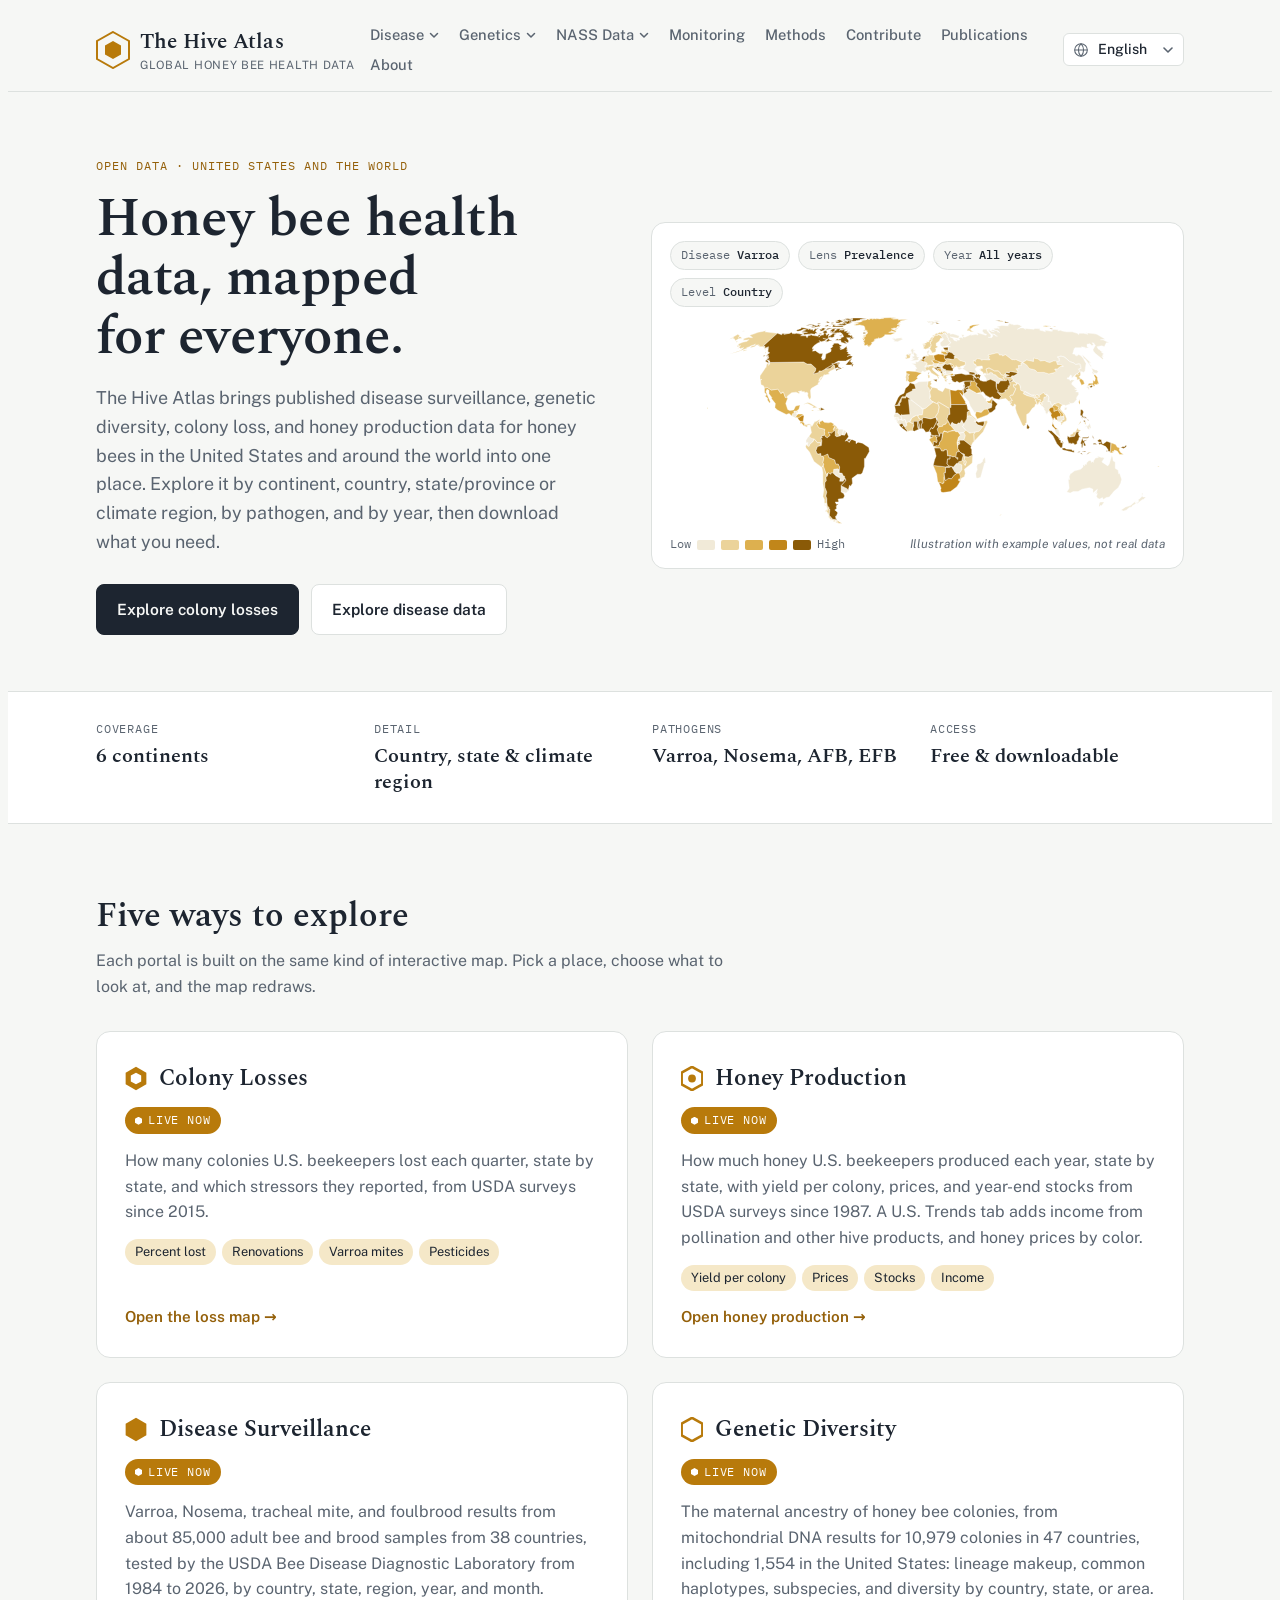
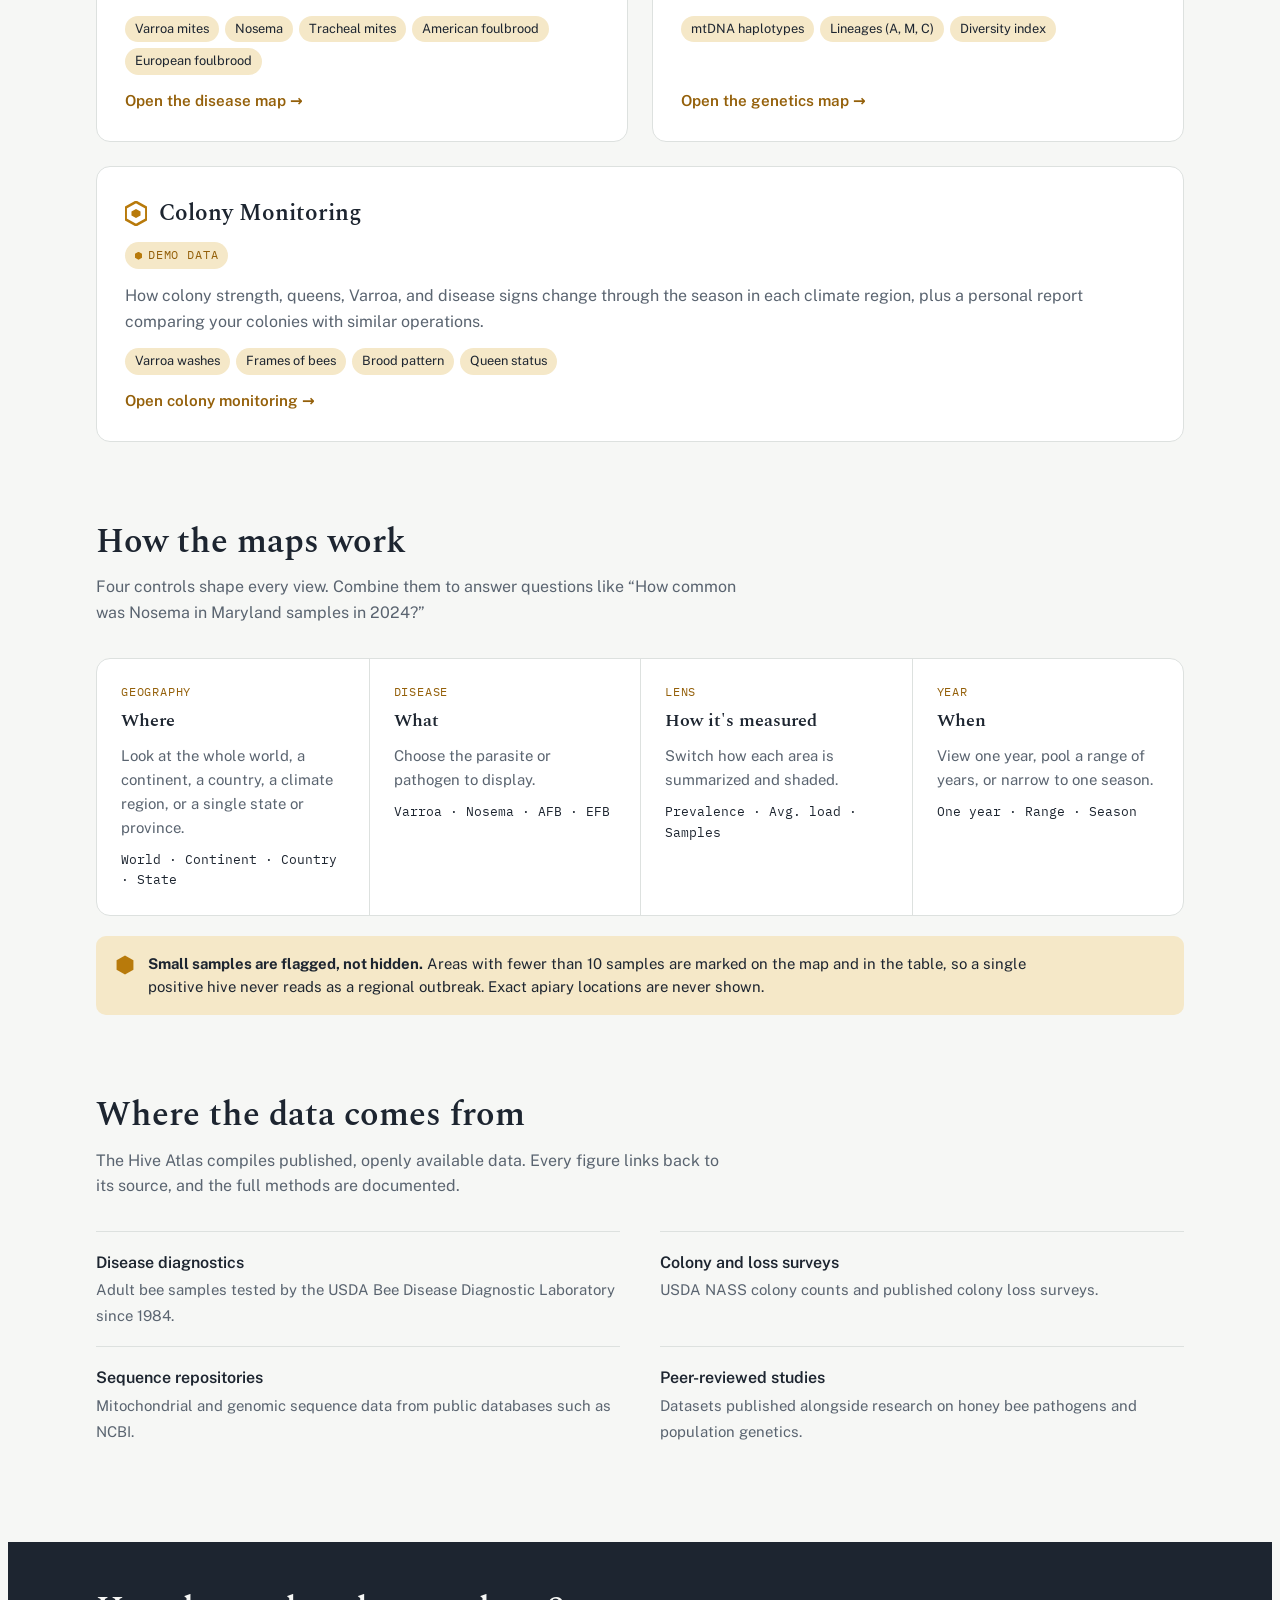
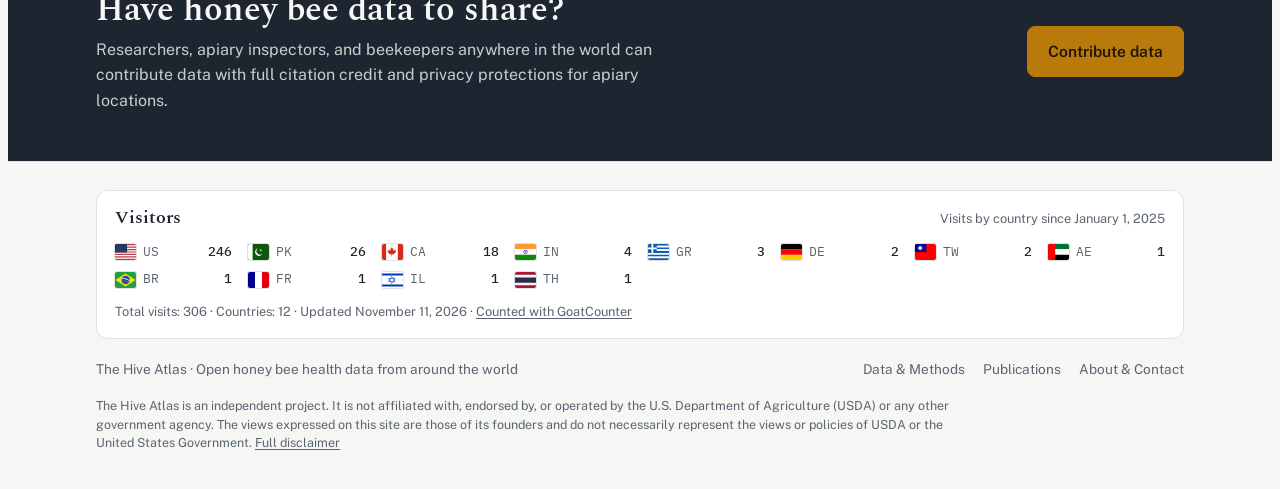
==== commit d3524c28: "Homepage: keep the original Colony Losses card text (review feedback) Drops the U.S. Trends sentence" ====
--- a/index.html
+++ b/index.html
@@ -85,7 +85,7 @@
             Colony Losses
           </h3>
           <span class="badge live">Live now</span>
-          <p>How many colonies U.S. beekeepers lost each quarter, state by state, and which stressors they reported, from USDA surveys since 2015. A U.S. Trends tab adds national figures on sudden colony loss and on small operations (2015–2017).</p>
+          <p>How many colonies U.S. beekeepers lost each quarter, state by state, and which stressors they reported, from USDA surveys since 2015.</p>
           <ul class="taglist"><li>Percent lost</li><li>Renovations</li><li>Varroa mites</li><li>Pesticides</li></ul>
           <span class="go">Open the loss map →</span>
         </a>
